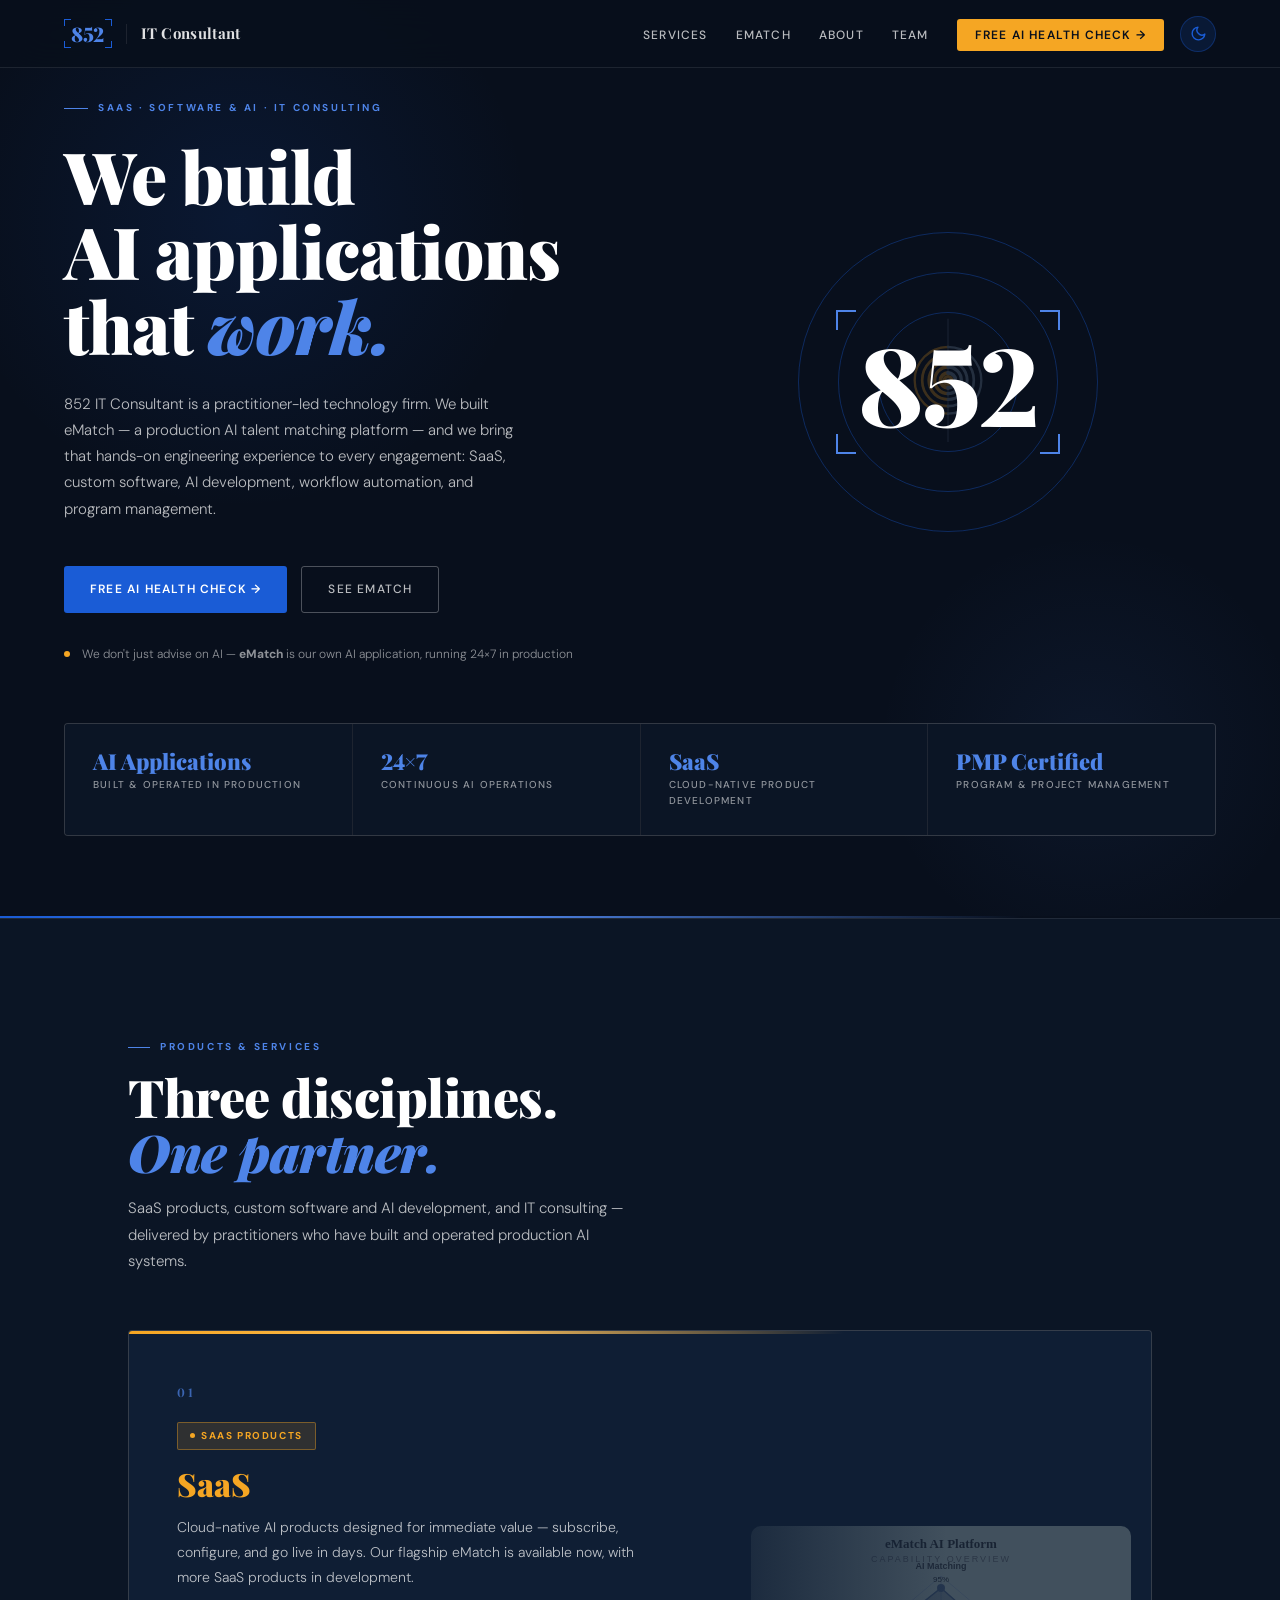
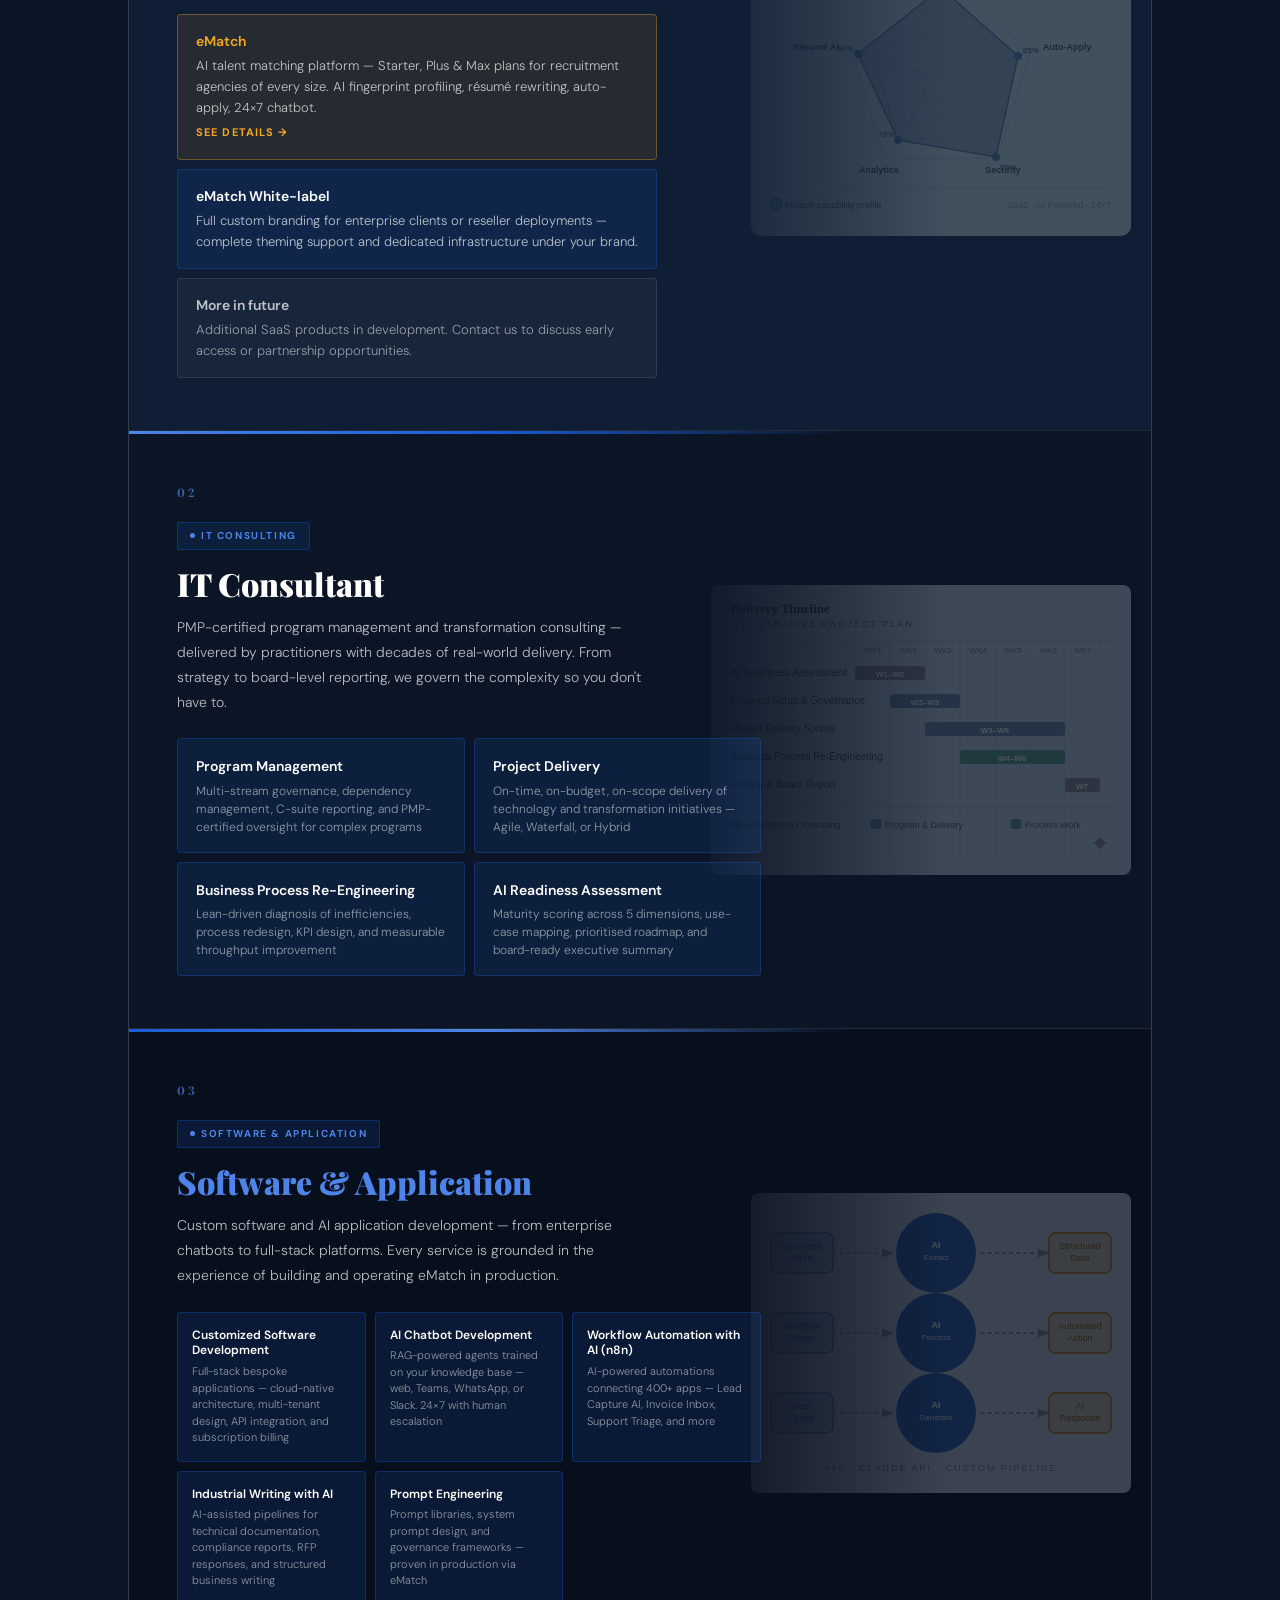
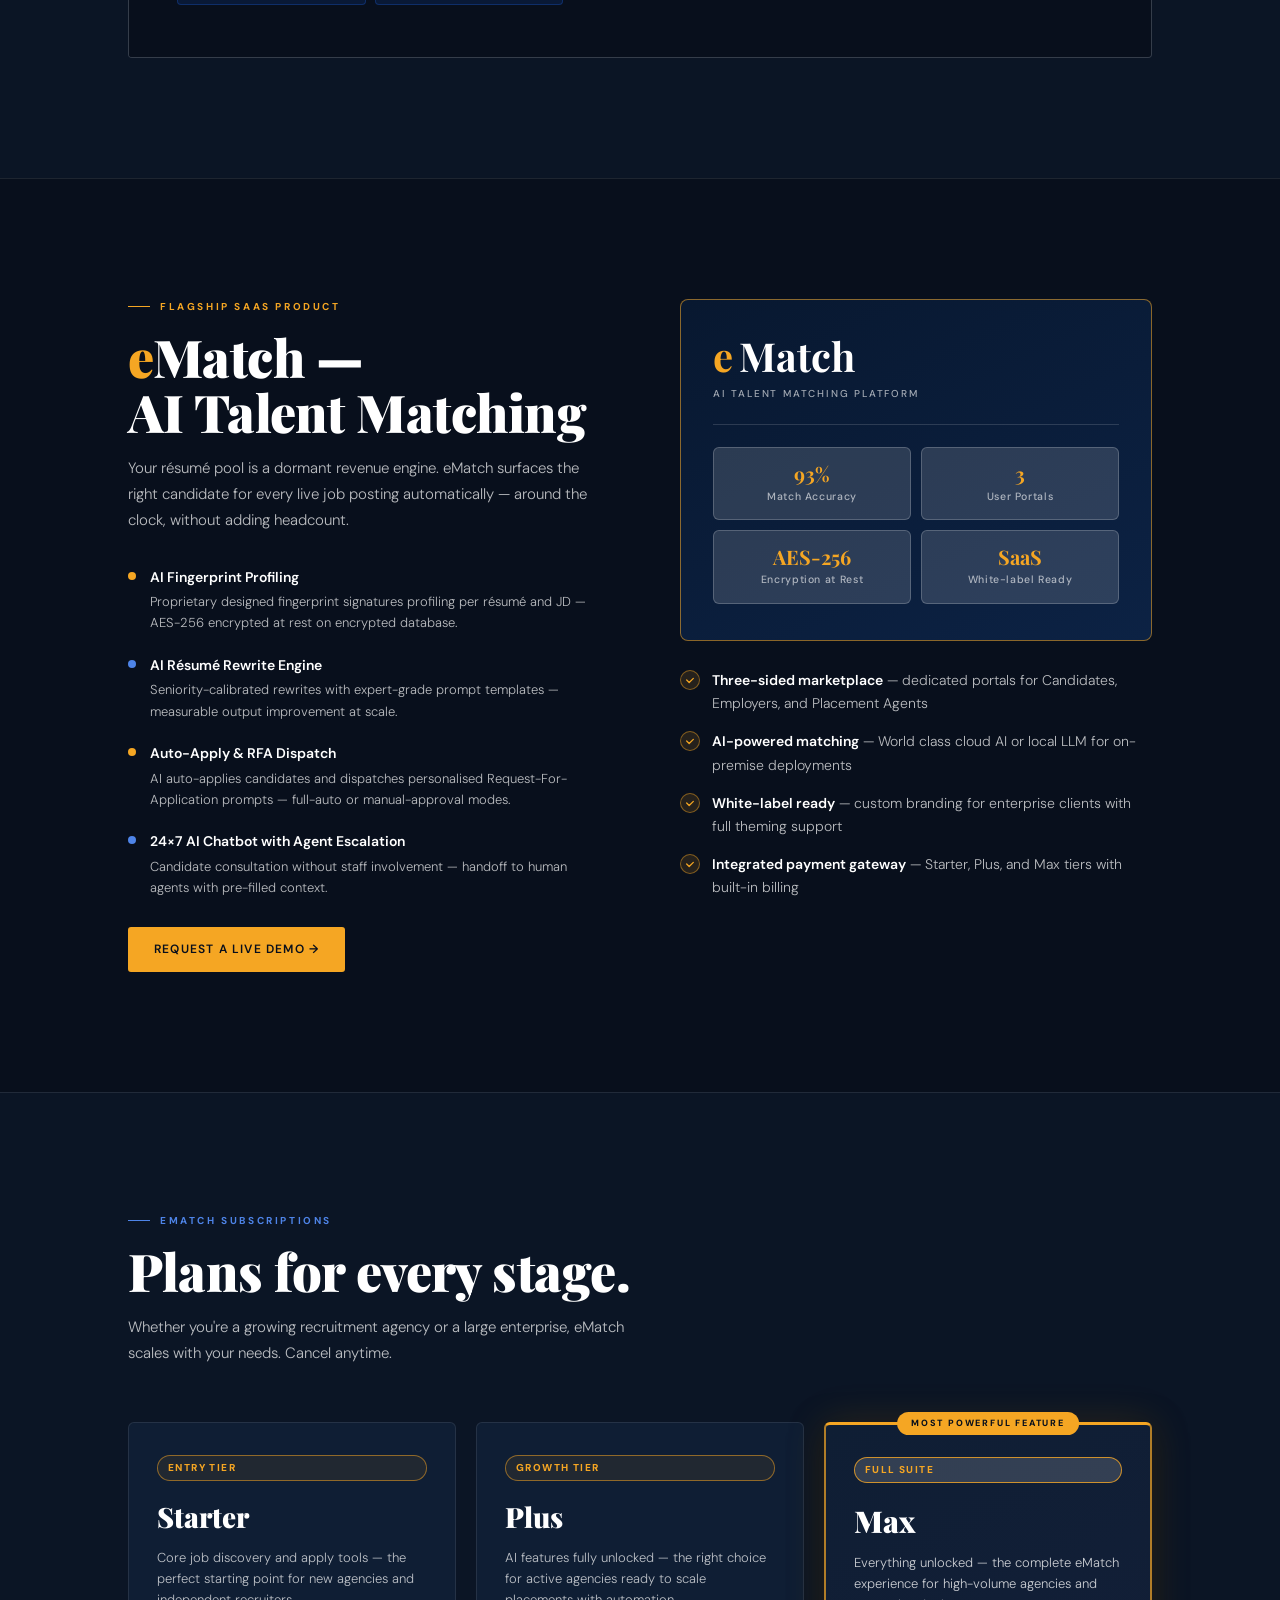
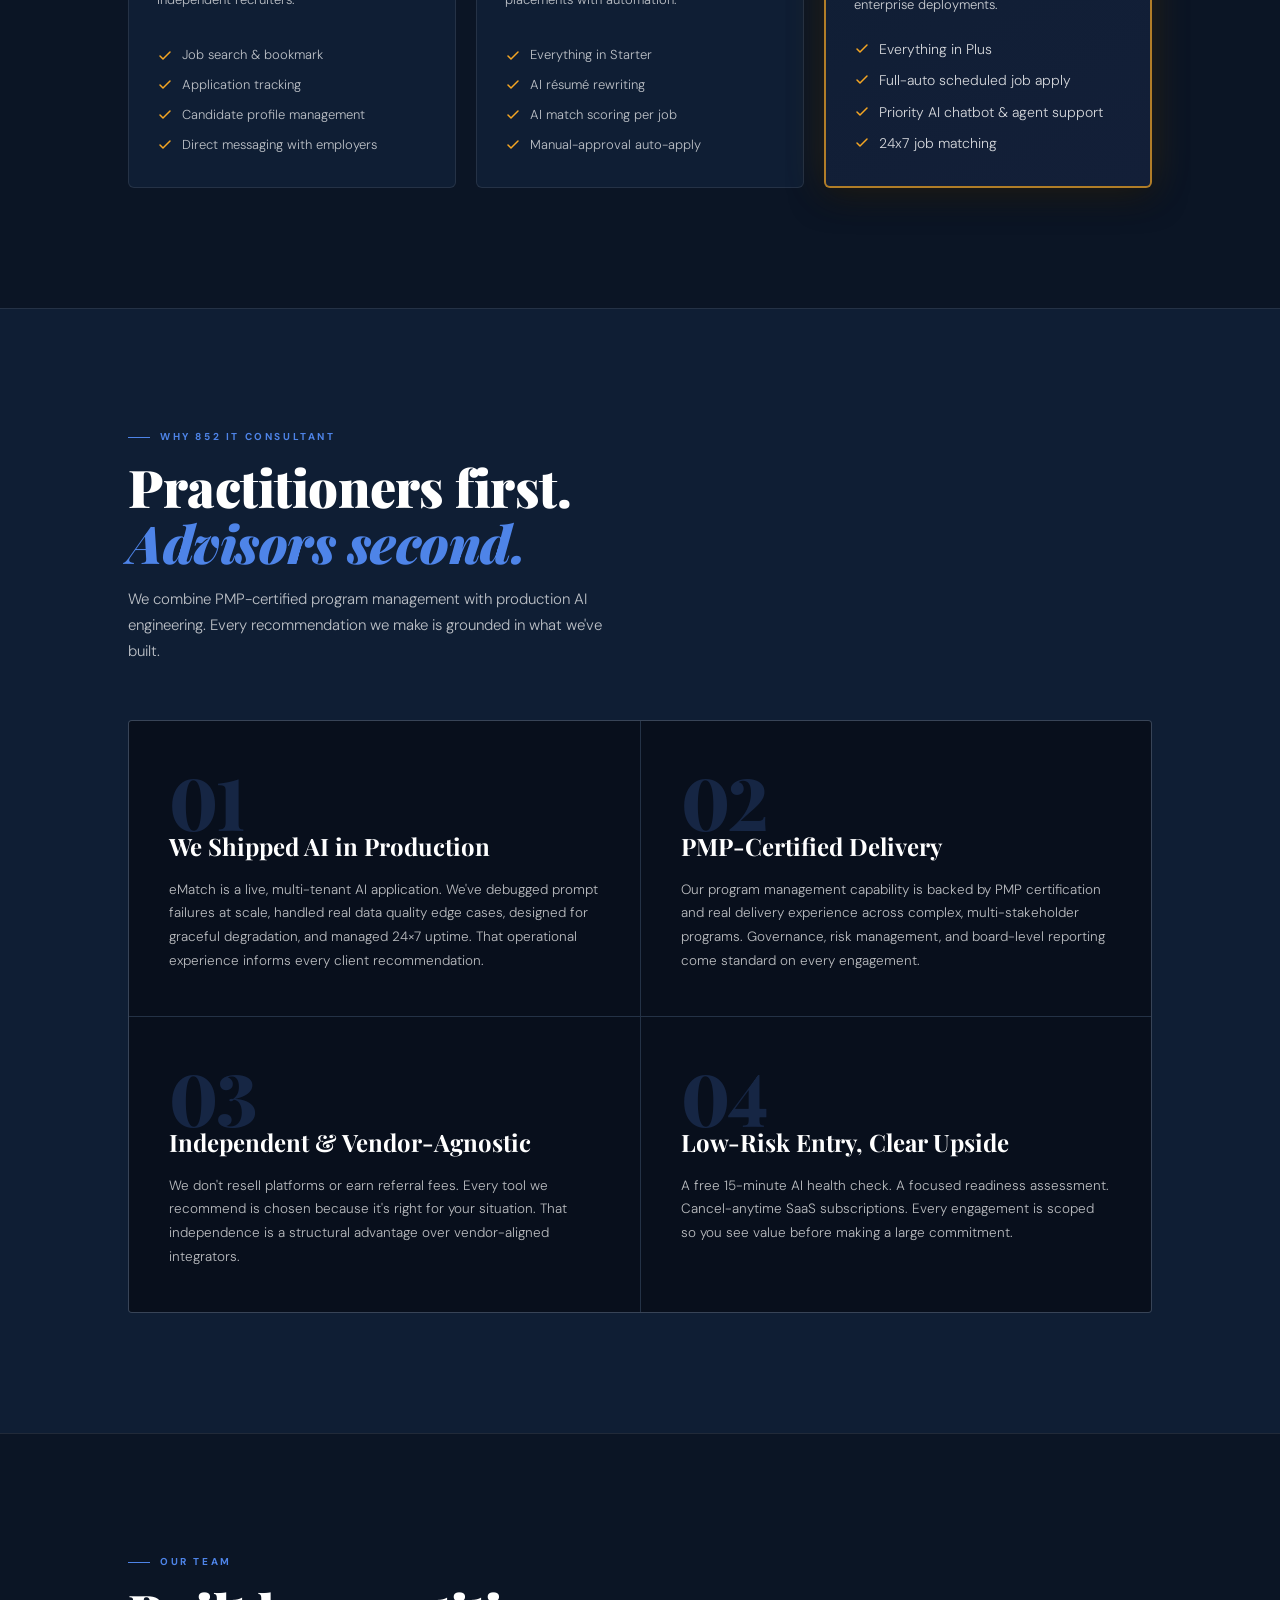
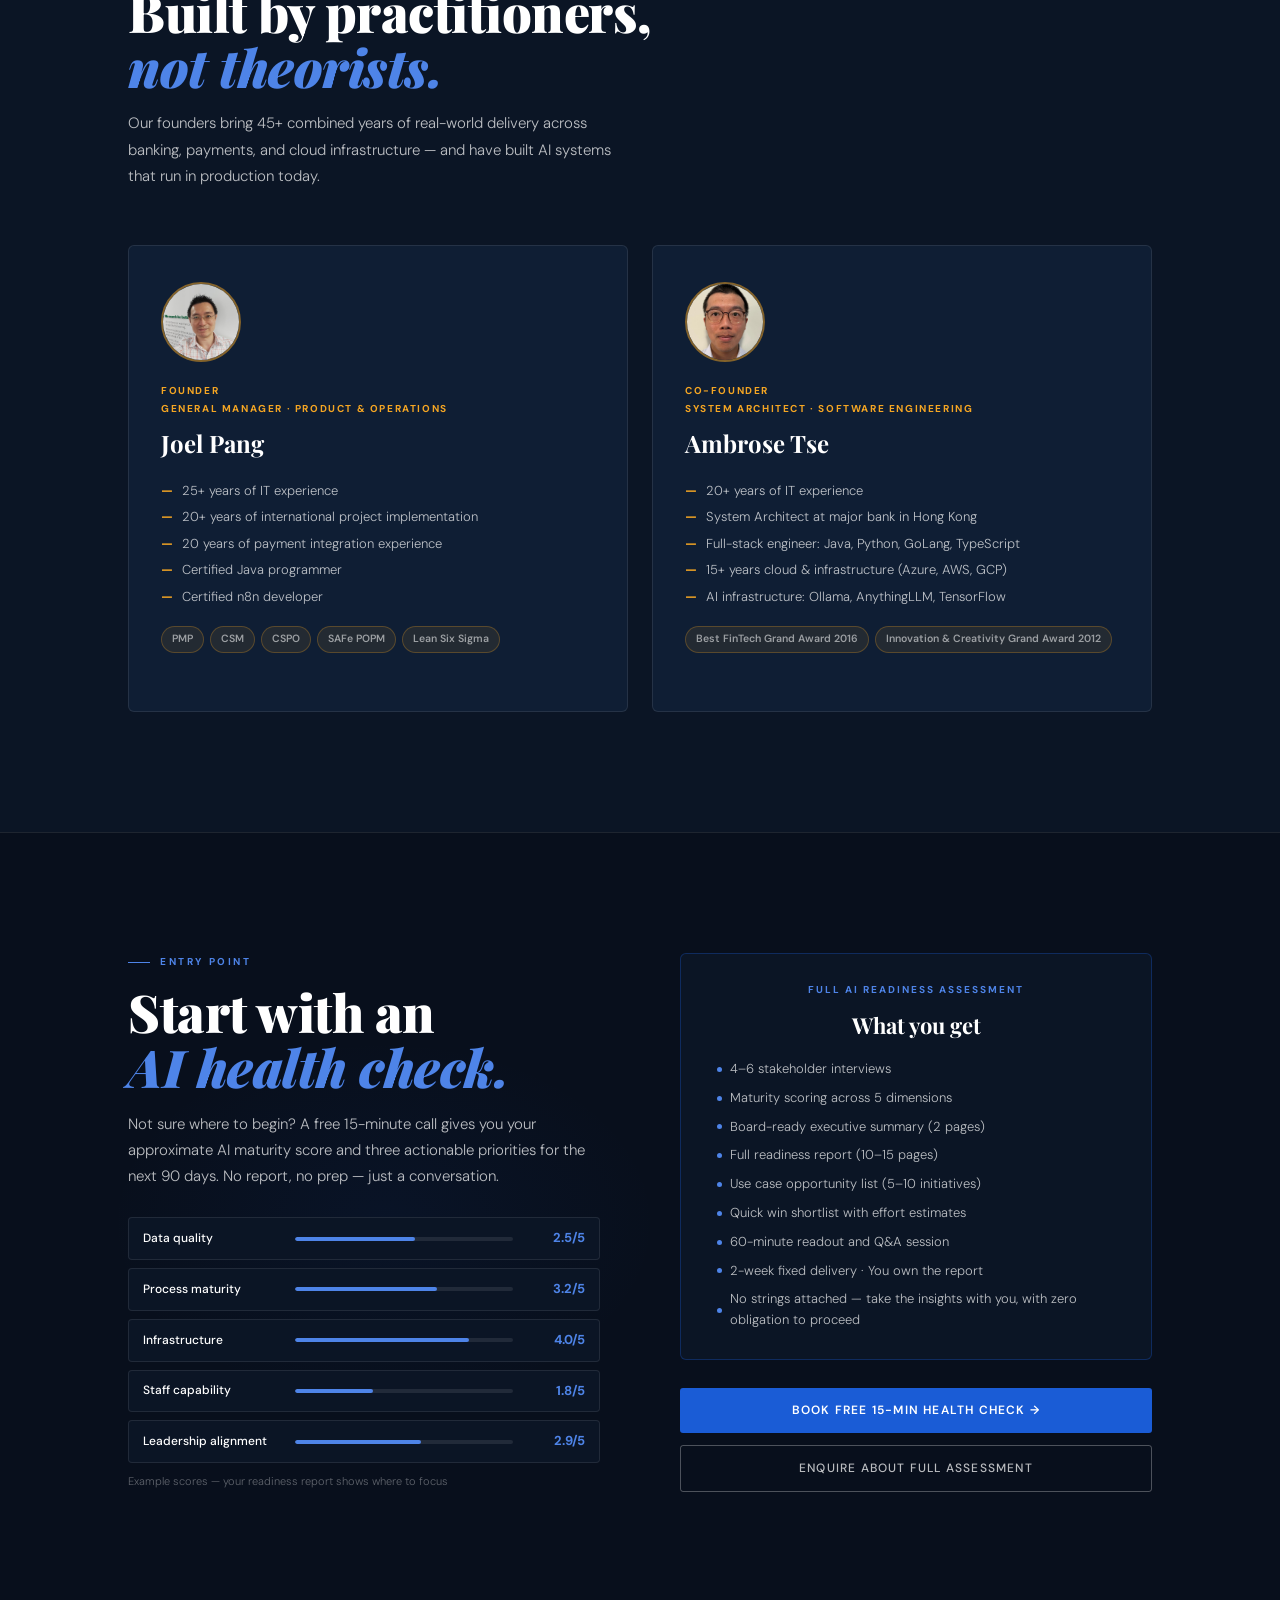
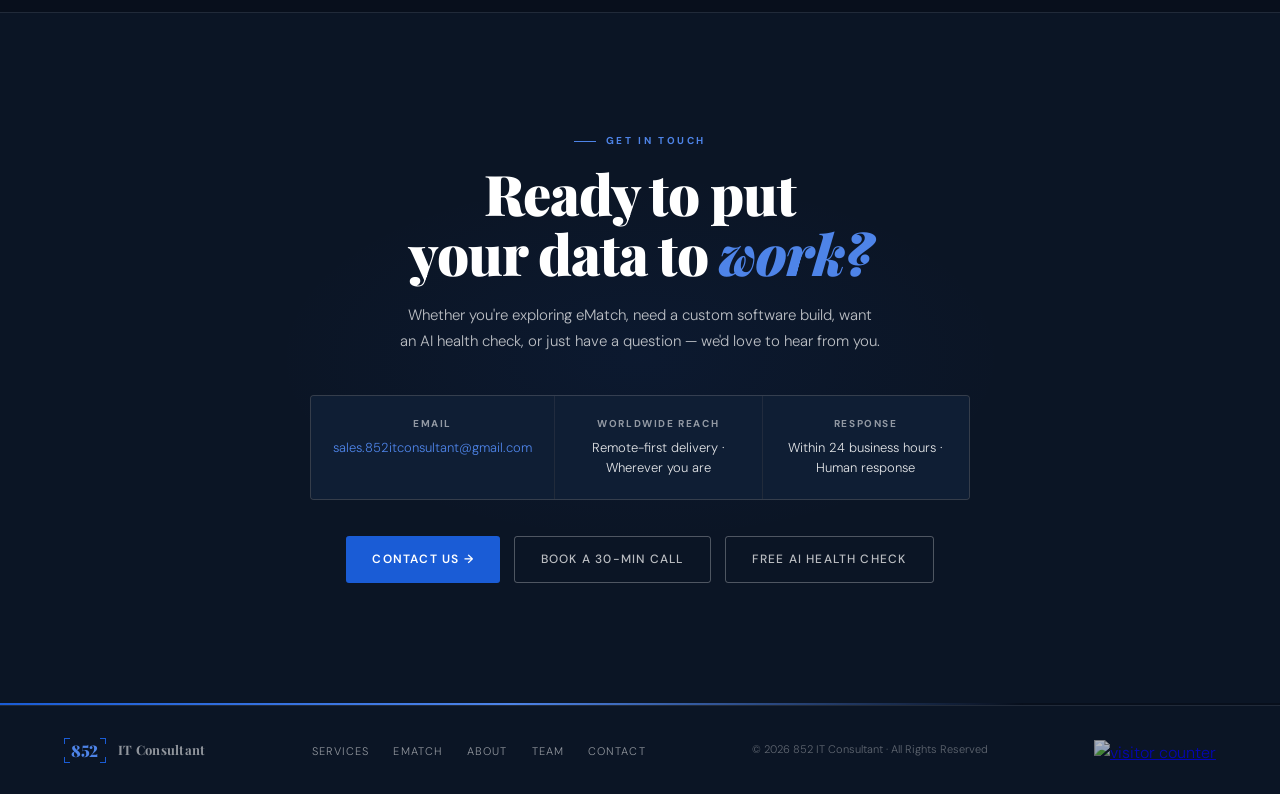
==== index.html @ 3216752e "base version" ====
<!DOCTYPE html>
<html lang="en" data-theme="dark">
<head>
<meta charset="UTF-8">
<meta name="viewport" content="width=device-width, initial-scale=1.0">
<title>852 IT Consultant · SaaS · Software · AI · Program Management</title>
<link href="https://fonts.googleapis.com/css2?family=Playfair+Display:ital,wght@0,700;0,900;1,700;1,900&family=DM+Sans:wght@300;400;500;600&display=swap" rel="stylesheet">
<style>
:root{
  --blue:#1A5CD6; --blue-lt:#4E84E8; --blue-dk:#0D3D97;
  --amber:#F5A623; --amber2:#E09210; --amber-lt:#FBBF5A;
  --teal:#1D9E75; --speed:0.25s;
}
[data-theme="dark"]{
  --bg:#080F1C; --bg2:#0B1525; --bg3:#0F1E34;
  --fg:#FFFFFF; --fg2:rgba(255,255,255,0.88); --fg3:rgba(255,255,255,0.72);
  --fg4:rgba(255,255,255,0.55); --fg5:rgba(255,255,255,0.35);
  --card:rgba(255,255,255,0.04); --border:rgba(255,255,255,0.09);
  --border2:rgba(26,92,214,0.32); --blue-gl:rgba(26,92,214,0.14);
  --nav-bg:rgba(8,15,28,0.94); --shadow:none;
  --grid:rgba(255,255,255,0.018);
  --rule-bg:linear-gradient(90deg,var(--blue) 0%,var(--blue-lt) 40%,transparent 80%);
  --bar-bg:rgba(255,255,255,0.09);
  --amber-text:var(--amber); --amber-eyebrow:var(--amber);
  --em-bg:#080F1C; --em-title:#FFFFFF; --em-sub:rgba(255,255,255,0.72);
}
[data-theme="light"]{
  --bg:#F5F7FC; --bg2:#EAEFF8; --bg3:#DFE6F4;
  --fg:#0A1628; --fg2:rgba(10,22,40,0.95); --fg3:rgba(10,22,40,0.82);
  --fg4:rgba(10,22,40,0.68); --fg5:rgba(10,22,40,0.52);
  --card:rgba(255,255,255,0.8); --border:rgba(10,22,40,0.12);
  --border2:rgba(26,92,214,0.2); --blue-gl:rgba(26,92,214,0.08);
  --nav-bg:rgba(245,247,252,0.96); --shadow:0 1px 24px rgba(10,22,40,0.1);
  --grid:rgba(10,22,40,0.024);
  --rule-bg:linear-gradient(90deg,var(--blue) 0%,var(--blue-lt) 40%,transparent 80%);
  --bar-bg:rgba(10,22,40,0.09);
  --amber-text:var(--amber); --amber-eyebrow:var(--amber);
  --em-bg:#EAEFF8; --em-title:#0A1628; --em-sub:rgba(10,22,40,0.72);
}
*,*::before,*::after{margin:0;padding:0;box-sizing:border-box;}
html{scroll-behavior:smooth;}
body{background:var(--bg);color:var(--fg);font-family:'DM Sans',Arial,sans-serif;font-weight:300;line-height:1.6;overflow-x:hidden;transition:background var(--speed),color var(--speed);}
body::before{content:'';position:fixed;inset:0;background-image:linear-gradient(var(--grid) 1px,transparent 1px),linear-gradient(90deg,var(--grid) 1px,transparent 1px);background-size:80px 80px;pointer-events:none;z-index:0;}
/* THEME TOGGLE */
.theme-toggle{width:36px;height:36px;border-radius:50%;background:var(--blue-gl);border:1px solid var(--border2);cursor:pointer;display:flex;align-items:center;justify-content:center;transition:background var(--speed);flex-shrink:0;}
.theme-toggle:hover{background:rgba(26,92,214,0.22);}
.theme-toggle svg{width:17px;height:17px;}
.icon-sun{display:none;}.icon-moon{display:block;}
[data-theme="light"] .icon-sun{display:block;}[data-theme="light"] .icon-moon{display:none;}
/* NAV */
nav{position:fixed;top:0;left:0;right:0;z-index:100;height:68px;display:flex;align-items:center;justify-content:space-between;padding:0 64px;background:var(--nav-bg);backdrop-filter:blur(20px);border-bottom:1px solid var(--border);box-shadow:var(--shadow);transition:background var(--speed),box-shadow var(--speed);}
.nav-logo{display:flex;align-items:center;gap:14px;text-decoration:none;}
.nav-mark{position:relative;display:inline-flex;align-items:center;justify-content:center;padding:5px 8px 4px 7px;flex-shrink:0;}
.nav-mark::before,.nav-mark::after,.nav-mark .c-tr,.nav-mark .c-bl{content:'';position:absolute;width:7px;height:7px;border-color:var(--blue);border-style:solid;}
.nav-mark::before{top:0;left:0;border-width:1.5px 0 0 1.5px;}
.nav-mark::after{bottom:0;right:0;border-width:0 1.5px 1.5px 0;}
.nav-mark .c-tr{top:0;right:0;border-width:1.5px 1.5px 0 0;}
.nav-mark .c-bl{bottom:0;left:0;border-width:0 0 1.5px 1.5px;}
.nav-852{font-family:'Playfair Display',Georgia,serif;font-weight:900;font-size:20px;color:var(--blue-lt);line-height:1;letter-spacing:-0.5px;font-variant-numeric:lining-nums tabular-nums;transition:color var(--speed);}
.nav-divider{width:1px;height:20px;background:var(--border);}
.nav-name{font-family:'Playfair Display',Georgia,serif;font-weight:700;font-size:15px;letter-spacing:0.02em;color:var(--fg2);line-height:1;transition:color var(--speed);}
.nav-right{display:flex;align-items:center;gap:16px;}
.nav-links{display:flex;align-items:center;gap:28px;list-style:none;}
.nav-links a{font-size:12px;font-weight:500;letter-spacing:0.1em;text-transform:uppercase;color:var(--fg3);text-decoration:none;transition:color var(--speed);white-space:nowrap;}
.nav-links a:hover{color:var(--fg);}
.nav-cta{background:var(--amber)!important;color:#080F1C!important;padding:8px 18px;border-radius:3px;font-weight:600!important;white-space:nowrap;}
.nav-cta:hover{background:var(--amber-lt)!important;}
/* SHARED */
section{position:relative;z-index:1;transition:background var(--speed);}
.container{max-width:1200px;margin:0 auto;padding:0 64px;}
.section-pad{padding:120px 64px;}
.section-eyebrow{font-size:10px;font-weight:700;letter-spacing:0.26em;text-transform:uppercase;color:var(--blue-lt);margin-bottom:14px;display:flex;align-items:center;gap:10px;transition:color var(--speed);}
.section-eyebrow::before{content:'';display:block;width:22px;height:1px;background:var(--blue-lt);transition:background var(--speed);}
.section-eyebrow.amber-eye{color:var(--amber-eyebrow);}
.section-eyebrow.amber-eye::before{background:var(--amber-eyebrow);}
.section-title{font-family:'Playfair Display',Georgia,serif;font-size:52px;font-weight:900;line-height:1.06;letter-spacing:-0.5px;margin-bottom:16px;color:var(--fg);transition:color var(--speed);}
.section-title em{font-style:italic;color:var(--blue-lt);}
.section-title .amber{color:var(--amber-text);}
.section-sub{font-size:15px;font-weight:300;color:var(--fg3);line-height:1.75;max-width:500px;margin-bottom:56px;transition:color var(--speed);}
.rule{height:2px;background:var(--rule-bg);position:relative;z-index:1;}
.btn-primary{background:var(--blue);color:#fff;font-size:12px;font-weight:600;letter-spacing:0.1em;text-transform:uppercase;text-decoration:none;padding:13px 26px;border-radius:3px;transition:background 0.2s,transform 0.15s;display:inline-flex;align-items:center;gap:8px;}
.btn-primary:hover{background:var(--blue-lt);transform:translateY(-1px);}
.btn-ghost{color:var(--fg3);font-size:12px;font-weight:500;letter-spacing:0.1em;text-transform:uppercase;text-decoration:none;padding:13px 26px;border:1.5px solid rgba(255,255,255,0.28);border-radius:3px;transition:border-color 0.2s,color 0.2s;display:inline-flex;align-items:center;gap:8px;}
[data-theme="light"] .btn-ghost{border-color:rgba(10,22,40,0.32);}
.btn-ghost:hover{border-color:var(--blue-lt);color:var(--fg);}
.btn-amber{background:var(--amber);color:#080F1C;font-size:12px;font-weight:600;letter-spacing:0.1em;text-transform:uppercase;text-decoration:none;padding:13px 26px;border-radius:3px;transition:background 0.2s;display:inline-flex;align-items:center;gap:8px;}
.btn-amber:hover{background:var(--amber2);}
/* HERO */
.hero{position:relative;min-height:100vh;display:flex;align-items:center;padding:100px 64px 80px;overflow:hidden;transition:background var(--speed);}
.hero-glow{position:absolute;top:-120px;left:-100px;width:680px;height:680px;background:radial-gradient(ellipse,rgba(26,92,214,0.12) 0%,transparent 60%);pointer-events:none;z-index:0;}
.hero-glow-r{position:absolute;bottom:-80px;right:-60px;width:500px;height:500px;background:radial-gradient(ellipse,rgba(78,132,232,0.07) 0%,transparent 60%);pointer-events:none;z-index:0;}
[data-theme="light"] .hero-glow{background:radial-gradient(ellipse,rgba(26,92,214,0.07) 0%,transparent 60%);}
.hero-inner{position:relative;z-index:1;max-width:1200px;margin:0 auto;width:100%;display:grid;grid-template-columns:1fr 1fr;gap:80px;align-items:center;}
.hero-eyebrow{font-size:10px;font-weight:700;letter-spacing:0.26em;text-transform:uppercase;color:var(--blue-lt);margin-bottom:22px;display:flex;align-items:center;gap:10px;}
.hero-eyebrow::before{content:'';display:block;width:24px;height:1px;background:var(--blue-lt);}
.hero-headline{font-family:'Playfair Display',Georgia,serif;font-size:72px;font-weight:900;line-height:1.04;letter-spacing:-1px;margin-bottom:28px;color:var(--fg);transition:color var(--speed);}
.hero-headline em{font-style:italic;color:var(--blue-lt);}
.hero-body{font-size:15px;font-weight:300;line-height:1.75;color:var(--fg3);max-width:460px;margin-bottom:44px;transition:color var(--speed);}
.hero-actions{display:flex;gap:14px;flex-wrap:wrap;margin-bottom:32px;}
.hero-proof{display:flex;align-items:center;gap:12px;margin-top:4px;}
.hero-proof-dot{width:6px;height:6px;border-radius:50%;background:var(--amber);flex-shrink:0;animation:blink 2s ease-in-out infinite;}
.hero-proof-text{font-size:12px;color:var(--fg4);line-height:1.5;}
@keyframes blink{0%,100%{opacity:1;}50%{opacity:0.3;}}
.hero-visual{display:flex;justify-content:center;align-items:center;}
.hero-mark-wrap{position:relative;width:300px;height:300px;display:flex;align-items:center;justify-content:center;}
/* Rings — uniform, slightly darker than original v10 */
.hero-ring{position:absolute;border-radius:50%;border:1.5px solid rgba(26,92,214,0.36);}
.hero-ring:nth-child(1){width:300px;height:300px;}
.hero-ring:nth-child(2){width:220px;height:220px;}
.hero-ring:nth-child(3){width:140px;height:140px;}
/* 4-corner bracket */
.hero-bracket{position:relative;padding:18px 22px;}
.hb-tl,.hb-tr,.hb-bl,.hb-br{position:absolute;width:20px;height:20px;border-color:var(--blue-lt);border-style:solid;}
.hb-tl{top:0;left:0;border-width:2.5px 0 0 2.5px;}
.hb-tr{top:0;right:0;border-width:2.5px 2.5px 0 0;}
.hb-bl{bottom:0;left:0;border-width:0 0 2.5px 2.5px;}
.hb-br{bottom:0;right:0;border-width:0 2.5px 2.5px 0;}
.hero-numeral{font-family:'Playfair Display',Georgia,serif;font-weight:900;font-size:108px;line-height:1;letter-spacing:-2px;color:var(--fg);font-variant-numeric:lining-nums tabular-nums;animation:num-glow 4s ease-in-out infinite;transition:color var(--speed);}
@keyframes num-glow{0%,100%{color:var(--fg);}50%{color:var(--blue-lt);}}
.hero-stats{position:relative;z-index:1;max-width:1200px;margin:60px auto 0;display:grid;grid-template-columns:repeat(4,1fr);gap:1px;background:var(--border);border:1px solid var(--border);border-radius:4px;overflow:hidden;}
.stat-cell{background:var(--bg2);padding:26px 28px;transition:background 0.2s,transform 0.15s;cursor:default;}
.stat-cell:hover{background:var(--bg3);transform:translateY(-2px);}
.stat-val{font-family:'Playfair Display',Georgia,serif;font-size:22px;font-weight:900;color:var(--blue-lt);line-height:1;margin-bottom:5px;font-variant-numeric:lining-nums tabular-nums;}
.stat-lbl{font-size:10px;font-weight:500;letter-spacing:0.12em;text-transform:uppercase;color:var(--fg4);}
/* SERVICES */
.services-stack{display:flex;flex-direction:column;gap:1px;background:var(--border);border:1px solid var(--border);border-radius:4px;overflow:hidden;}
.svc-full{position:relative;overflow:hidden;display:block;min-height:360px;}
.svc-full.amber-card{background:var(--bg3);}
.svc-full.blue-card{background:var(--bg);}
.svc-full.neutral-card{background:var(--bg2);}
.svc-full::before{content:'';position:absolute;top:0;left:0;right:0;height:3px;z-index:3;}
.svc-full.amber-card::before{background:linear-gradient(90deg,var(--amber),var(--amber-lt),transparent 70%);}
.svc-full.blue-card::before{background:linear-gradient(90deg,var(--blue),var(--blue-lt),transparent 70%);}
.svc-full.neutral-card::before{background:linear-gradient(90deg,var(--blue-lt),var(--blue),transparent 70%);}
/* Background art — light grey SVGs, very transparent */
.svc-bg-art{position:absolute;right:0;top:0;height:100%;width:55%;display:flex;align-items:center;justify-content:flex-end;opacity:0.27;z-index:0;pointer-events:none;padding-right:20px;}
.svc-fade{position:absolute;top:0;left:0;right:0;bottom:0;z-index:1;pointer-events:none;}
.svc-full.amber-card .svc-fade{background:linear-gradient(to right,#0F1E34 40%,rgba(15,30,52,0.85) 58%,transparent 80%);}
[data-theme="light"] .svc-full.amber-card .svc-fade{background:linear-gradient(to right,#DFE6F4 40%,rgba(223,230,244,0.85) 58%,transparent 80%);}
.svc-full.neutral-card .svc-fade{background:linear-gradient(to right,#0B1525 40%,rgba(11,21,37,0.85) 58%,transparent 80%);}
[data-theme="light"] .svc-full.neutral-card .svc-fade{background:linear-gradient(to right,#EAEFF8 40%,rgba(234,239,248,0.85) 58%,transparent 80%);}
.svc-full.blue-card .svc-fade{background:linear-gradient(to right,#080F1C 40%,rgba(8,15,28,0.85) 58%,transparent 80%);}
[data-theme="light"] .svc-full.blue-card .svc-fade{background:linear-gradient(to right,#F5F7FC 40%,rgba(245,247,252,0.85) 58%,transparent 80%);}
.svc-content{position:relative;z-index:2;padding:52px 48px;max-width:680px;}
.svc-num-label{font-family:'Playfair Display',Georgia,serif;font-size:12px;font-weight:700;letter-spacing:0.22em;color:var(--blue-lt);opacity:0.7;margin-bottom:18px;font-variant-numeric:lining-nums tabular-nums;}
.svc-cat-badge{display:inline-flex;align-items:center;gap:6px;font-size:10px;font-weight:700;letter-spacing:0.16em;text-transform:uppercase;padding:5px 12px;border-radius:2px;margin-bottom:16px;}
.svc-cat-badge.amber-b{color:var(--amber-text);background:rgba(245,166,35,0.14);border:1px solid rgba(245,166,35,0.38);}
.svc-cat-badge.blue-b{color:var(--blue-lt);background:var(--blue-gl);border:1px solid var(--border2);}
.svc-cat-badge .badge-dot{width:5px;height:5px;border-radius:50%;animation:blink 2s ease-in-out infinite;flex-shrink:0;}
.svc-cat-name{font-family:'Playfair Display',Georgia,serif;font-size:32px;font-weight:900;line-height:1.1;margin-bottom:14px;}
.svc-cat-name.amber-n{color:var(--amber-text);}
.svc-cat-name.blue-n{color:var(--blue-lt);}
.svc-cat-name.white-n{color:var(--fg);}
.svc-cat-desc{font-size:14px;font-weight:300;color:var(--fg3);line-height:1.78;margin-bottom:24px;max-width:480px;transition:color var(--speed);}
.saas-products{display:flex;flex-direction:column;gap:9px;max-width:480px;}
.saas-prod-card{border-radius:4px;padding:15px 18px;transition:background 0.2s,border-color 0.2s,transform 0.15s;cursor:default;}
.saas-prod-card:hover{transform:translateX(4px);}
.saas-prod-card.amber-pc{background:rgba(245,166,35,0.1);border:1px solid rgba(245,166,35,0.35);}
.saas-prod-card.amber-pc:hover{background:rgba(245,166,35,0.18);border-color:rgba(245,166,35,0.6);}
.saas-prod-card.blue-pc{background:var(--blue-gl);border:1px solid var(--border2);}
.saas-prod-card.blue-pc:hover{background:rgba(26,92,214,0.22);border-color:rgba(78,132,232,0.5);}
.saas-prod-card.dim-pc{background:var(--card);border:1px solid var(--border);}
.saas-prod-card.dim-pc:hover{background:rgba(255,255,255,0.07);}
.saas-prod-name{font-size:14px;font-weight:600;margin-bottom:4px;}
.saas-prod-desc{font-size:13px;color:var(--fg3);line-height:1.6;transition:color var(--speed);}
.saas-prod-link{font-size:10px;letter-spacing:0.1em;text-transform:uppercase;text-decoration:none;display:inline-block;margin-top:6px;}
.saas-prod-link:hover{opacity:0.75;}
.itc-grid{display:grid;grid-template-columns:1fr 1fr;gap:9px;max-width:640px;}
.itc-item{background:var(--blue-gl);border:1px solid var(--border2);border-radius:4px;padding:16px 18px;transition:background 0.2s,border-color 0.2s,transform 0.15s;cursor:default;}
.itc-item:hover{background:rgba(26,92,214,0.22);border-color:rgba(78,132,232,0.5);transform:translateY(-2px);box-shadow:0 4px 16px rgba(0,0,0,0.2);}
.itc-item-name{font-size:14px;font-weight:600;color:var(--fg);margin-bottom:4px;transition:color var(--speed);}
.itc-item-desc{font-size:12px;color:var(--fg4);line-height:1.5;transition:color var(--speed);}
.sw-sub-grid{display:grid;grid-template-columns:repeat(3,1fr);gap:9px;max-width:640px;}
.sw-sub{background:var(--blue-gl);border:1px solid var(--border2);border-radius:4px;padding:15px 14px;transition:background 0.2s,border-color 0.2s,transform 0.15s;cursor:default;}
.sw-sub:hover{background:rgba(26,92,214,0.24);border-color:rgba(78,132,232,0.5);transform:translateY(-2px);box-shadow:0 4px 16px rgba(0,0,0,0.2);}
.sw-sub-name{font-size:12px;font-weight:600;color:var(--fg);margin-bottom:4px;line-height:1.3;transition:color var(--speed);}
.sw-sub-desc{font-size:11px;color:var(--fg4);line-height:1.5;transition:color var(--speed);}
/* EMATCH */
#ematch{background:var(--em-bg);transition:background var(--speed);}
.ematch-grid{display:grid;grid-template-columns:1fr 1fr;gap:80px;align-items:start;}
.ematch-point{display:flex;gap:14px;align-items:flex-start;margin-bottom:20px;}
.ematch-point-dot{width:8px;height:8px;border-radius:50%;margin-top:6px;flex-shrink:0;}
.ematch-point-title{font-size:14px;font-weight:600;color:var(--fg);margin-bottom:3px;transition:color var(--speed);}
.ematch-point-desc{font-size:13px;color:var(--fg3);line-height:1.65;transition:color var(--speed);}
.em-product-card{background:linear-gradient(155deg,#1248B4 0%,#1C5AC8 100%);border:1px solid rgba(245,166,35,0.55);border-radius:8px;padding:36px 32px;}
[data-theme="dark"] .em-product-card{background:linear-gradient(155deg,#081830 0%,#0C2244 100%);}
.em-wordmark-sub{font-size:10px;color:rgba(255,255,255,0.62);letter-spacing:0.18em;text-transform:uppercase;margin-bottom:22px;font-weight:500;}
.em-divider{border:none;border-top:1px solid rgba(255,255,255,0.14);margin-bottom:22px;}
.em-stat-grid{display:grid;grid-template-columns:1fr 1fr;gap:10px;}
.em-stat-box{background:rgba(255,255,255,0.14);border:1px solid rgba(255,255,255,0.2);border-radius:6px;padding:14px 12px;text-align:center;transition:background 0.2s,border-color 0.2s;cursor:default;}
.em-stat-box:hover{background:rgba(245,166,35,0.14);border-color:rgba(245,166,35,0.4);}
.em-stat-box strong{display:block;font-family:'Playfair Display',Georgia,serif;font-size:20px;font-weight:700;color:var(--amber);line-height:1.2;}
.em-stat-box span{font-size:10.5px;color:rgba(255,255,255,0.62);letter-spacing:0.06em;margin-top:3px;display:block;font-weight:500;}
.em-features{list-style:none;display:flex;flex-direction:column;gap:15px;margin-top:28px;}
.em-features li{display:flex;align-items:flex-start;gap:12px;font-size:14px;color:var(--fg3);line-height:1.65;transition:color var(--speed);}
.em-check{flex-shrink:0;width:20px;height:20px;margin-top:1px;background:rgba(245,166,35,0.12);border:1.5px solid rgba(245,166,35,0.45);border-radius:50%;display:flex;align-items:center;justify-content:center;}
.em-check svg{width:10px;height:10px;}
.em-features li strong{color:var(--fg);font-weight:600;}
.em-cta-link{display:inline-flex;align-items:center;gap:8px;color:var(--amber);text-decoration:none;font-weight:600;font-size:15px;margin-top:28px;transition:gap 0.2s;}
.em-cta-link:hover{gap:14px;}
/* TIERS */
.tiers-grid{display:grid;grid-template-columns:repeat(3,1fr);gap:20px;align-items:stretch;margin-top:22px;}
.tier-card{
  background:var(--bg3);border:1px solid var(--border);border-radius:6px;
  padding:32px 28px;position:relative;display:flex;flex-direction:column;
  transition:transform 0.22s,border-color 0.22s,box-shadow 0.22s,background var(--speed);
  cursor:default;
}
.tier-card:hover{transform:translateY(-5px);border-color:rgba(78,132,232,0.45);box-shadow:0 8px 28px rgba(0,0,0,0.25);}
/* Featured = Max/Full Suite (rightmost card) */
.tier-card.tier-featured{
  background:linear-gradient(155deg,#0E44A8 0%,#1855CC 100%);
  border:2px solid rgba(245,166,35,0.70);
  border-top:3px solid var(--amber);
  box-shadow:0 0 40px rgba(245,166,35,0.18),0 8px 32px rgba(14,68,168,0.5);
  padding-top:32px;
}
[data-theme="light"] .tier-card.tier-featured{background:linear-gradient(155deg,#1248B4 0%,#1C5AC8 100%);}
[data-theme="dark"] .tier-card.tier-featured{background:linear-gradient(155deg,#0F1E34 0%,#131F38 100%);box-shadow:0 0 40px rgba(245,166,35,0.15),0 8px 32px rgba(0,0,0,0.55);}
.tier-card.tier-featured:hover{transform:translateY(-5px);border-color:rgba(245,166,35,0.9);box-shadow:0 0 52px rgba(245,166,35,0.2),0 12px 36px rgba(0,0,0,0.4);}
.tier-powerful-badge{
  position:absolute;top:-13px;left:50%;transform:translateX(-50%);
  background:var(--amber);color:#080F1C;
  font-size:9px;font-weight:800;letter-spacing:0.2em;text-transform:uppercase;
  padding:4px 14px;border-radius:100px;white-space:nowrap;
}
.tier-pill-label{display:inline-block;background:rgba(245,166,35,0.08);color:var(--amber);border:1px solid rgba(245,166,35,0.52);font-size:10px;font-weight:800;letter-spacing:0.14em;text-transform:uppercase;padding:4px 10px;border-radius:100px;margin-bottom:14px;}
.tier-card.tier-featured .tier-pill-label{background:rgba(255,255,255,0.15);border-color:rgba(245,166,35,0.80);color:#F5A623;}
.tier-name{font-family:'Playfair Display',Georgia,serif;font-size:28px;font-weight:900;color:var(--fg);margin-bottom:8px;transition:color var(--speed);}
.tier-card.tier-featured .tier-name{color:#FFFFFF;font-size:30px;}
.tier-desc{font-size:13px;color:var(--fg3);margin-bottom:22px;line-height:1.6;flex-grow:1;transition:color var(--speed);}
.tier-card.tier-featured .tier-desc{color:rgba(255,255,255,0.78);}
.tier-list{list-style:none;display:flex;flex-direction:column;gap:9px;}
.tier-list li{font-size:13px;color:var(--fg3);display:flex;align-items:center;gap:9px;transition:color var(--speed);}
.tier-card.tier-featured .tier-list li{color:rgba(255,255,255,0.82);font-size:14px;}
.tier-tick{flex-shrink:0;}
/* WHY US */
.why-grid{display:grid;grid-template-columns:1fr 1fr;gap:1px;background:var(--border);border:1px solid var(--border);border-radius:4px;overflow:hidden;}
.why-card{background:var(--bg);padding:44px 40px;transition:background 0.2s;}
.why-card:hover{background:var(--bg3);}
[data-theme="dark"] .why-num{color:rgba(78,132,232,0.2);}
[data-theme="light"] .why-num{color:rgba(26,92,214,0.24);}
.why-num{font-family:'Playfair Display',Georgia,serif;font-size:72px;font-weight:900;line-height:1;margin-bottom:-10px;letter-spacing:-2px;font-variant-numeric:lining-nums tabular-nums;}
.why-title{font-family:'Playfair Display',Georgia,serif;font-size:24px;font-weight:700;color:var(--fg);margin-bottom:12px;transition:color var(--speed);}
.why-desc{font-size:13.5px;color:var(--fg3);line-height:1.75;transition:color var(--speed);}
/* TEAM */
.team-grid{display:grid;grid-template-columns:repeat(2,1fr);gap:24px;}
.team-card{background:var(--bg3);border:1px solid var(--border);border-radius:6px;padding:36px 32px;transition:border-color 0.25s,background var(--speed);}
.team-card:hover{border-color:rgba(245,166,35,0.4);background:var(--bg2);}
.team-avatar{width:80px;height:80px;border-radius:50%;border:2.5px solid rgba(245,166,35,0.5);object-fit:cover;object-position:center top;display:block;margin-bottom:20px;}
.team-role-lbl{font-size:10px;font-weight:700;letter-spacing:0.16em;text-transform:uppercase;color:var(--amber-text);margin-bottom:6px;line-height:1.8;}
.team-role-lbl .role-line2{font-size:10px;font-weight:700;letter-spacing:0.16em;display:block;}
.team-member-name{font-family:'Playfair Display',Georgia,serif;font-size:24px;font-weight:700;color:var(--fg);margin-bottom:18px;transition:color var(--speed);}
.team-creds{list-style:none;display:flex;flex-direction:column;gap:7px;margin-bottom:20px;}
.team-creds li{font-size:13px;color:var(--fg3);display:flex;align-items:flex-start;gap:9px;line-height:1.5;transition:color var(--speed);}
.team-creds li::before{content:'—';color:var(--amber-text);flex-shrink:0;font-weight:700;}
.cert-chips{display:flex;flex-wrap:wrap;gap:6px;margin-bottom:22px;}
.cert-chip{background:rgba(245,166,35,0.09);border:1px solid rgba(245,166,35,0.25);color:var(--fg4);font-size:10.5px;font-weight:600;padding:4px 10px;border-radius:100px;transition:background 0.2s,color 0.2s;cursor:default;}
.cert-chip:hover{background:rgba(245,166,35,0.2);color:var(--amber-text);}
/* ASSESSMENT */
.assessment-glow{position:absolute;top:50%;left:30%;transform:translate(-50%,-50%);width:600px;height:400px;background:radial-gradient(ellipse,rgba(26,92,214,0.06) 0%,transparent 65%);pointer-events:none;}
.assessment-inner{display:grid;grid-template-columns:1fr 1fr;gap:80px;align-items:center;position:relative;z-index:1;}
.assessment-dims{display:grid;grid-template-columns:1fr;gap:8px;margin-top:28px;}
.assessment-dim{display:grid;grid-template-columns:140px 1fr 60px;gap:12px;align-items:center;background:var(--bg2);border:1px solid var(--border);border-radius:4px;padding:10px 14px;transition:background 0.2s,border-color 0.2s;cursor:default;}
.assessment-dim:hover{background:var(--bg3);border-color:var(--border2);}
.dim-name{font-size:12px;font-weight:500;color:var(--fg);transition:color var(--speed);}
.dim-bar-wrap{height:4px;background:var(--bar-bg);border-radius:2px;overflow:hidden;}
.dim-bar{height:100%;border-radius:2px;background:var(--blue-lt);}
.dim-val{font-family:'DM Sans',Arial,sans-serif;font-size:13px;font-weight:700;color:var(--blue-lt);text-align:right;font-variant-numeric:lining-nums tabular-nums;letter-spacing:-0.02em;}
.assessment-right{text-align:center;}
.assessment-box{background:var(--bg2);border:1px solid var(--border2);border-radius:6px;padding:28px 36px;margin-bottom:28px;transition:background var(--speed),border-color var(--speed);}
.a-price-eyebrow{font-size:10px;font-weight:700;letter-spacing:0.2em;text-transform:uppercase;color:var(--blue-lt);margin-bottom:10px;}
.a-headline{font-family:'Playfair Display',Georgia,serif;font-size:22px;font-weight:700;color:var(--fg);margin:10px 0 4px;transition:color var(--speed);}
.a-includes{list-style:none;text-align:left;display:flex;flex-direction:column;gap:8px;margin-top:16px;}
.a-includes li{display:flex;align-items:center;gap:8px;font-size:13px;color:var(--fg3);transition:color var(--speed);}
.a-includes li::before{content:'';width:5px;height:5px;border-radius:50%;background:var(--blue-lt);flex-shrink:0;}
/* CONTACT */
.contact-glow{position:absolute;top:50%;left:50%;transform:translate(-50%,-50%);width:800px;height:400px;background:radial-gradient(ellipse,rgba(26,92,214,0.06) 0%,transparent 65%);pointer-events:none;}
.contact-inner{position:relative;z-index:1;text-align:center;max-width:660px;margin:0 auto;}
.contact-headline{font-family:'Playfair Display',Georgia,serif;font-size:56px;font-weight:900;line-height:1.06;letter-spacing:-1px;margin-bottom:20px;color:var(--fg);transition:color var(--speed);}
.contact-headline em{font-style:italic;color:var(--blue-lt);}
.contact-sub{font-size:15px;color:var(--fg3);line-height:1.75;max-width:480px;margin:0 auto 40px;transition:color var(--speed);}
.contact-grid{display:grid;grid-template-columns:repeat(3,1fr);gap:1px;background:var(--border);border:1px solid var(--border);border-radius:4px;overflow:hidden;margin-bottom:36px;transition:background var(--speed),border-color var(--speed);}
.contact-cell{background:var(--bg3);padding:20px 22px;transition:background 0.2s;cursor:default;}
.contact-cell:hover{background:var(--bg2);}
.contact-lbl{font-size:10px;font-weight:700;letter-spacing:0.16em;text-transform:uppercase;color:var(--fg4);margin-bottom:6px;transition:color var(--speed);}
.contact-val{font-size:13px;color:var(--fg2);transition:color var(--speed);}
.contact-val a{color:var(--blue-lt);text-decoration:none;}
.contact-cta-row{display:flex;gap:14px;justify-content:center;flex-wrap:wrap;}
/* FOOTER */
footer{position:relative;z-index:1;background:var(--bg2);border-top:1px solid var(--border);padding:28px 64px;display:flex;align-items:center;justify-content:space-between;flex-wrap:wrap;gap:16px;transition:background var(--speed),border-color var(--speed);}
.footer-logo{display:flex;align-items:center;gap:12px;}
.footer-mark{position:relative;display:inline-flex;align-items:center;justify-content:center;padding:5px 8px 4px 7px;}
.footer-mark::before,.footer-mark::after,.footer-mark .c-tr,.footer-mark .c-bl{content:'';position:absolute;width:6px;height:6px;border-color:var(--blue);border-style:solid;}
.footer-mark::before{top:0;left:0;border-width:1.5px 0 0 1.5px;}
.footer-mark::after{bottom:0;right:0;border-width:0 1.5px 1.5px 0;}
.footer-mark .c-tr{top:0;right:0;border-width:1.5px 1.5px 0 0;}
.footer-mark .c-bl{bottom:0;left:0;border-width:0 0 1.5px 1.5px;}
.footer-852{font-family:'Playfair Display',Georgia,serif;font-weight:900;font-size:16px;color:var(--blue-lt);line-height:1;letter-spacing:-0.3px;font-variant-numeric:lining-nums tabular-nums;transition:color var(--speed);}
.footer-name{font-family:'Playfair Display',Georgia,serif;font-weight:700;font-size:13px;letter-spacing:0.02em;color:var(--fg4);transition:color var(--speed);}
.footer-links{display:flex;gap:24px;list-style:none;}
.footer-links a{font-size:11px;letter-spacing:0.1em;text-transform:uppercase;color:var(--fg4);text-decoration:none;transition:color var(--speed);}
.footer-links a:hover{color:var(--fg);}
.footer-copy{font-size:11px;color:var(--fg5);transition:color var(--speed);}
/* ANIMATIONS */
.fade-in{opacity:0;transform:translateY(20px);animation:fadeUp 0.65s ease forwards;}
@keyframes fadeUp{to{opacity:1;transform:translateY(0);}}
.d1{animation-delay:0.1s}.d2{animation-delay:0.22s}.d3{animation-delay:0.36s}.d4{animation-delay:0.5s}.d5{animation-delay:0.64s}
/* RESPONSIVE */
@media(max-width:1024px){
  nav,.section-pad,.container{padding-left:32px;padding-right:32px;}
  .footer{padding-left:32px;padding-right:32px;}
  .hero{padding:100px 32px 60px;}
  .hero-inner{gap:40px;}
  .hero-headline{font-size:52px;}
  .svc-bg-art{width:45%;}
}
@media(max-width:768px){
  .nav-links{display:none;}
  .hero-inner{grid-template-columns:1fr;}
  .hero-visual{display:none;}
  .hero-stats{grid-template-columns:repeat(2,1fr);}
  .svc-bg-art,.svc-fade{display:none;}
  .ematch-grid{grid-template-columns:1fr;gap:40px;}
  .tiers-grid{grid-template-columns:1fr;}
  .why-grid,.team-grid,.assessment-inner{grid-template-columns:1fr;}
  .contact-grid{grid-template-columns:1fr;}
  .section-title{font-size:36px;}
  .contact-headline{font-size:36px;}
  .itc-grid{grid-template-columns:1fr;}
  .sw-sub-grid{grid-template-columns:1fr;}
  .container{padding-left:0;padding-right:0;}
  footer{flex-direction:column;align-items:center;text-align:center;gap:14px;}
  .footer-logo{justify-content:center;}
  .footer-links{justify-content:center;width:100%;}
  .footer-copy{text-align:center;width:100%;}
  .tiers-grid{grid-template-columns:1fr;}
  .tier-card.tier-featured{transform:none;}
}
</style>
</head>
<body>

<!-- NAV -->
<nav>
  <a class="nav-logo" href="#">
    <div class="nav-mark"><span class="c-tr"></span><span class="c-bl"></span><span class="nav-852">852</span></div>
    <div class="nav-divider"></div>
    <div class="nav-name">IT Consultant</div>
  </a>
  <div class="nav-right">
    <ul class="nav-links">
      <li><a href="#services">Services</a></li>
      <li><a href="#ematch">eMatch</a></li>
      <li><a href="#why">About</a></li>
      <li><a href="#team">Team</a></li>
      <li><a href="#assessment" class="nav-cta">Free AI Health Check →</a></li>
    </ul>
    <button class="theme-toggle" onclick="toggleTheme()" aria-label="Switch colour theme">
      <svg class="icon-sun" viewBox="0 0 24 24" fill="none" stroke="var(--blue-lt)" stroke-width="2" stroke-linecap="round" stroke-linejoin="round"><circle cx="12" cy="12" r="5"/><line x1="12" y1="1" x2="12" y2="3"/><line x1="12" y1="21" x2="12" y2="23"/><line x1="4.22" y1="4.22" x2="5.64" y2="5.64"/><line x1="18.36" y1="18.36" x2="19.78" y2="19.78"/><line x1="1" y1="12" x2="3" y2="12"/><line x1="21" y1="12" x2="23" y2="12"/><line x1="4.22" y1="19.78" x2="5.64" y2="18.36"/><line x1="18.36" y1="5.64" x2="19.78" y2="4.22"/></svg>
      <svg class="icon-moon" viewBox="0 0 24 24" fill="none" stroke="var(--blue)" stroke-width="2" stroke-linecap="round" stroke-linejoin="round"><path d="M21 12.79A9 9 0 1111.21 3 7 7 0 0021 12.79z"/></svg>
    </button>
  </div>
</nav>

<!-- HERO -->
<section class="hero" style="background:var(--bg);">
  <div class="hero-glow"></div><div class="hero-glow-r"></div>
  <div style="width:100%;position:relative;z-index:1;">
    <div class="hero-inner">
      <div>
        <div class="hero-eyebrow fade-in d1">SaaS · Software &amp; AI · IT Consulting</div>
        <h1 class="hero-headline fade-in d2">We build<br>AI applications<br>that <em>work.</em></h1>
        <p class="hero-body fade-in d3">852 IT Consultant is a practitioner-led technology firm. We built eMatch — a production AI talent matching platform — and we bring that hands-on engineering experience to every engagement: SaaS, custom software, AI development, workflow automation, and program management.</p>
        <div class="hero-actions fade-in d4">
          <a href="#assessment" class="btn-primary">Free AI Health Check →</a>
          <a href="#ematch" class="btn-ghost">See eMatch</a>
        </div>
        <div class="hero-proof fade-in d4">
          <div class="hero-proof-dot"></div>
          <div class="hero-proof-text">We don't just advise on AI — <strong>eMatch</strong> is our own AI application, running 24×7 in production</div>
        </div>
      </div>
      <div class="hero-visual fade-in d5">
        <div class="hero-mark-wrap">
          <div class="hero-ring"></div><div class="hero-ring"></div><div class="hero-ring"></div>
          <svg viewBox="-80 40 240 160" xmlns="http://www.w3.org/2000/svg" width="200" height="200" style="position:absolute;opacity:0.22;" aria-hidden="true">
            <g transform="translate(40,118)">
              <line x1="0" y1="-74" x2="0" y2="74" stroke="#8AA4BE" stroke-width="0.8"/>
              <path d="M0,-9 A9,9,0,0,0,0,9" fill="none" stroke="#F5A623" stroke-width="4.5" stroke-linecap="round"/>
              <path d="M0,-16 A16,16,0,0,0,0,16" fill="none" stroke="#F5A623" stroke-width="4" stroke-linecap="round"/>
              <path d="M0,-23 A23,23,0,0,0,0,23" fill="none" stroke="#F5A623" stroke-width="3.6" stroke-linecap="round"/>
              <path d="M0,-31 A31,31,0,0,0,0,31" fill="none" stroke="#F5A623" stroke-width="3.2" stroke-linecap="round"/>
              <path d="M0,-40 A40,40,0,0,0,0,40" fill="none" stroke="#F5A623" stroke-width="2.8" stroke-linecap="round"/>
              <path d="M0,-9 A9,9,0,0,1,0,9" fill="none" stroke="#8AA4BE" stroke-width="4.5" stroke-linecap="round"/>
              <path d="M0,-16 A16,16,0,0,1,0,16" fill="none" stroke="#8AA4BE" stroke-width="4" stroke-linecap="round"/>
              <path d="M0,-23 A23,23,0,0,1,0,23" fill="none" stroke="#8AA4BE" stroke-width="3.6" stroke-linecap="round"/>
              <path d="M0,-31 A31,31,0,0,1,0,31" fill="none" stroke="#8AA4BE" stroke-width="3.2" stroke-linecap="round"/>
              <path d="M0,-40 A40,40,0,0,1,0,40" fill="none" stroke="#8AA4BE" stroke-width="2.8" stroke-linecap="round"/>
              <circle r="6.5" fill="#F5A623"/>
              <circle r="2.5" fill="#080F1C"/>
            </g>
          </svg>
          <div class="hero-bracket">
            <span class="hb-tl"></span><span class="hb-tr"></span><span class="hb-bl"></span><span class="hb-br"></span>
            <span class="hero-numeral">852</span>
          </div>
        </div>
      </div>
    </div>
    <div class="hero-stats fade-in d5">
      <div class="stat-cell"><div class="stat-val">AI Applications</div><div class="stat-lbl">Built &amp; operated in production</div></div>
      <div class="stat-cell"><div class="stat-val">24×7</div><div class="stat-lbl">Continuous AI operations</div></div>
      <div class="stat-cell"><div class="stat-val">SaaS</div><div class="stat-lbl">Cloud-native product development</div></div>
      <div class="stat-cell"><div class="stat-val">PMP Certified</div><div class="stat-lbl">Program &amp; project management</div></div>
    </div>
  </div>
</section>

<div class="rule"></div>

<!-- SERVICES -->
<section id="services" class="section-pad" style="background:var(--bg2);border-top:1px solid var(--border);">
  <div class="container">
    <div class="section-eyebrow">Products &amp; Services</div>
    <h2 class="section-title">Three disciplines.<br><em>One partner.</em></h2>
    <p class="section-sub">SaaS products, custom software and AI development, and IT consulting — delivered by practitioners who have built and operated production AI systems.</p>
    <div class="services-stack">

      <!-- SaaS — light grey art background -->
      <div class="svc-full amber-card">
        <div class="svc-bg-art">
          <svg viewBox="0 0 380 310" xmlns="http://www.w3.org/2000/svg" width="380" height="310">
            <rect width="380" height="310" rx="10" fill="#C8D8CC"/>
            <text x="190" y="22" font-family="Georgia,serif" font-size="13" font-weight="700" fill="#333" text-anchor="middle">eMatch AI Platform</text>
            <text x="190" y="36" font-family="Arial,sans-serif" font-size="9" letter-spacing="2" fill="#777" text-anchor="middle">CAPABILITY OVERVIEW</text>
            <!-- Grid pentagons (100%, 75%, 50%, 25%) -->
            <polygon points="190,50 280,126 246,232 134,232 100,126" fill="none" stroke="#AABBC8" stroke-width="1"/>
            <polygon points="190,76 258,132 232,213 148,213 122,132" fill="none" stroke="#AABBC8" stroke-width="0.8"/>
            <polygon points="190,102 237,139 218,193 162,193 143,139" fill="none" stroke="#AABBC8" stroke-width="0.8"/>
            <polygon points="190,127 213,148 204,174 176,174 167,148" fill="none" stroke="#AABBC8" stroke-width="0.6"/>
            <!-- Axis lines from center -->
            <line x1="190" y1="152" x2="190" y2="50" stroke="#9AACBC" stroke-width="0.8"/>
            <line x1="190" y1="152" x2="280" y2="126" stroke="#9AACBC" stroke-width="0.8"/>
            <line x1="190" y1="152" x2="246" y2="232" stroke="#9AACBC" stroke-width="0.8"/>
            <line x1="190" y1="152" x2="134" y2="232" stroke="#9AACBC" stroke-width="0.8"/>
            <line x1="190" y1="152" x2="100" y2="126" stroke="#9AACBC" stroke-width="0.8"/>
            <!-- Data polygon: AI Matching 95, Auto-Apply 85, Security 99, Analytics 78, Resume AI 92 -->
            <polygon points="190,62 267,130 245,231 147,214 107,128" fill="rgba(65,85,115,0.36)" stroke="#5A7090" stroke-width="1.5"/>
            <!-- Data dots -->
            <circle cx="190" cy="62" r="4" fill="#5A7090"/>
            <circle cx="267" cy="130" r="4" fill="#5A7090"/>
            <circle cx="245" cy="231" r="4" fill="#5A7090"/>
            <circle cx="147" cy="214" r="4" fill="#5A7090"/>
            <circle cx="107" cy="128" r="4" fill="#5A7090"/>
            <!-- Axis labels -->
            <text x="190" y="43" font-family="Arial,sans-serif" font-size="9" font-weight="600" fill="#444" text-anchor="middle">AI Matching</text>
            <text x="292" y="124" font-family="Arial,sans-serif" font-size="9" font-weight="600" fill="#444" text-anchor="start">Auto-Apply</text>
            <text x="252" y="247" font-family="Arial,sans-serif" font-size="9" font-weight="600" fill="#444" text-anchor="middle">Security</text>
            <text x="128" y="247" font-family="Arial,sans-serif" font-size="9" font-weight="600" fill="#444" text-anchor="middle">Analytics</text>
            <text x="88" y="124" font-family="Arial,sans-serif" font-size="9" font-weight="600" fill="#444" text-anchor="end">Résumé AI</text>
            <!-- % values next to dots -->
            <text x="190" y="56" font-family="Arial,sans-serif" font-size="8" fill="#333" text-anchor="middle">95%</text>
            <text x="272" y="127" font-family="Arial,sans-serif" font-size="8" fill="#333" text-anchor="start">85%</text>
            <text x="249" y="244" font-family="Arial,sans-serif" font-size="8" fill="#333" text-anchor="start">99%</text>
            <text x="143" y="211" font-family="Arial,sans-serif" font-size="8" fill="#333" text-anchor="end">78%</text>
            <text x="102" y="125" font-family="Arial,sans-serif" font-size="8" fill="#333" text-anchor="end">92%</text>
            <!-- Footer -->
            <line x1="20" y1="262" x2="360" y2="262" stroke="rgba(0,0,0,0.1)" stroke-width="1"/>
            <rect x="20" y="273" width="10" height="10" rx="2" fill="rgba(45,140,90,0.32)" stroke="#2A8A58" stroke-width="1"/>
            <text x="34" y="282" font-family="Arial,sans-serif" font-size="9" fill="#555">eMatch capability profile</text>
            <text x="360" y="282" font-family="Arial,sans-serif" font-size="9" fill="#888" text-anchor="end">SaaS · AI-Powered · 24×7</text>
          </svg>
        </div>
        <div class="svc-fade"></div>
        <div class="svc-content">
          <div class="svc-num-label">01</div>
          <div class="svc-cat-badge amber-b"><span class="badge-dot" style="background:var(--amber);"></span>SaaS Products</div>
          <div class="svc-cat-name amber-n">SaaS</div>
          <p class="svc-cat-desc">Cloud-native AI products designed for immediate value — subscribe, configure, and go live in days. Our flagship eMatch is available now, with more SaaS products in development.</p>
          <div class="saas-products">
            <div class="saas-prod-card amber-pc">
              <div class="saas-prod-name" style="color:var(--amber-text);">eMatch</div>
              <div class="saas-prod-desc">AI talent matching platform — Starter, Plus &amp; Max plans for recruitment agencies of every size. AI fingerprint profiling, résumé rewriting, auto-apply, 24×7 chatbot.</div>
              <a href="#ematch" class="saas-prod-link" style="color:var(--amber);font-weight:700;font-size:11px;">See details →</a>
            </div>
            <div class="saas-prod-card blue-pc">
              <div class="saas-prod-name" style="color:var(--fg);">eMatch White-label</div>
              <div class="saas-prod-desc">Full custom branding for enterprise clients or reseller deployments — complete theming support and dedicated infrastructure under your brand.</div>
            </div>
            <div class="saas-prod-card dim-pc">
              <div class="saas-prod-name" style="color:var(--fg3);">More in future</div>
              <div class="saas-prod-desc" style="color:var(--fg4);">Additional SaaS products in development. Contact us to discuss early access or partnership opportunities.</div>
            </div>
          </div>
        </div>
      </div>

      <!-- IT Consultant — light grey gantt -->
      <div class="svc-full neutral-card">
        <div class="svc-bg-art">
          <svg viewBox="0 0 420 290" xmlns="http://www.w3.org/2000/svg" width="420" height="290">
            <rect width="420" height="290" rx="8" fill="#C8D4DC"/>
            <text x="20" y="28" font-family="Georgia,serif" font-size="13" font-weight="700" fill="#333">Delivery Timeline</text>
            <text x="20" y="42" font-family="Arial,sans-serif" font-size="9" letter-spacing="2" fill="#666">ILLUSTRATIVE PROJECT PLAN</text>
            <line x1="20" y1="56" x2="400" y2="56" stroke="rgba(0,0,0,0.12)" stroke-width="1"/>
            <text x="162" y="68" font-family="Arial,sans-serif" font-size="8" fill="#777" text-anchor="middle">WK1</text>
            <text x="197" y="68" font-family="Arial,sans-serif" font-size="8" fill="#777" text-anchor="middle">WK2</text>
            <text x="232" y="68" font-family="Arial,sans-serif" font-size="8" fill="#777" text-anchor="middle">WK3</text>
            <text x="267" y="68" font-family="Arial,sans-serif" font-size="8" fill="#777" text-anchor="middle">WK4</text>
            <text x="302" y="68" font-family="Arial,sans-serif" font-size="8" fill="#777" text-anchor="middle">WK5</text>
            <text x="337" y="68" font-family="Arial,sans-serif" font-size="8" fill="#777" text-anchor="middle">WK6</text>
            <text x="372" y="68" font-family="Arial,sans-serif" font-size="8" fill="#777" text-anchor="middle">WK7</text>
            <line x1="179" y1="56" x2="179" y2="270" stroke="rgba(0,0,0,0.08)" stroke-width="1"/>
            <line x1="214" y1="56" x2="214" y2="270" stroke="rgba(0,0,0,0.08)" stroke-width="1"/>
            <line x1="249" y1="56" x2="249" y2="270" stroke="rgba(0,0,0,0.08)" stroke-width="1"/>
            <line x1="284" y1="56" x2="284" y2="270" stroke="rgba(0,0,0,0.08)" stroke-width="1"/>
            <line x1="319" y1="56" x2="319" y2="270" stroke="rgba(0,0,0,0.08)" stroke-width="1"/>
            <line x1="354" y1="56" x2="354" y2="270" stroke="rgba(0,0,0,0.08)" stroke-width="1"/>
            <line x1="389" y1="56" x2="389" y2="270" stroke="rgba(0,0,0,0.08)" stroke-width="1"/>
            <text x="20" y="91" font-family="Arial,sans-serif" font-size="10" fill="#444">AI Readiness Assessment</text>
            <rect x="144" y="81" width="70" height="14" rx="3" fill="#888"/>
            <text x="179" y="92" font-family="Arial,sans-serif" font-size="8" fill="#fff" text-anchor="middle" font-weight="600">W1–W2</text>
            <text x="20" y="119" font-family="Arial,sans-serif" font-size="10" fill="#444">Program Setup &amp; Governance</text>
            <rect x="179" y="109" width="70" height="14" rx="3" fill="#6A88A0"/>
            <text x="214" y="120" font-family="Arial,sans-serif" font-size="8" fill="#fff" text-anchor="middle" font-weight="600">W2–W3</text>
            <text x="20" y="147" font-family="Arial,sans-serif" font-size="10" fill="#444">Project Delivery Sprints</text>
            <rect x="214" y="137" width="140" height="14" rx="3" fill="#6A88A0"/>
            <text x="284" y="148" font-family="Arial,sans-serif" font-size="8" fill="#fff" text-anchor="middle" font-weight="600">W3–W6</text>
            <text x="20" y="175" font-family="Arial,sans-serif" font-size="10" fill="#444">Business Process Re-Engineering</text>
            <rect x="249" y="165" width="105" height="14" rx="3" fill="#5A9A7A"/>
            <text x="301" y="176" font-family="Arial,sans-serif" font-size="8" fill="#fff" text-anchor="middle" font-weight="600">W4–W6</text>
            <text x="20" y="203" font-family="Arial,sans-serif" font-size="10" fill="#444">Review &amp; Board Report</text>
            <rect x="354" y="193" width="35" height="14" rx="3" fill="#888"/>
            <text x="371" y="204" font-family="Arial,sans-serif" font-size="8" fill="#fff" text-anchor="middle" font-weight="600">W7</text>
            <line x1="20" y1="222" x2="400" y2="222" stroke="rgba(0,0,0,0.1)" stroke-width="1"/>
            <rect x="20" y="234" width="10" height="10" rx="2" fill="#888"/>
            <text x="34" y="243" font-family="Arial,sans-serif" font-size="9" fill="#555">Assessment / Reporting</text>
            <rect x="160" y="234" width="10" height="10" rx="2" fill="#6A88A0"/>
            <text x="174" y="243" font-family="Arial,sans-serif" font-size="9" fill="#555">Program &amp; Delivery</text>
            <rect x="300" y="234" width="10" height="10" rx="2" fill="#5A9A7A"/>
            <text x="314" y="243" font-family="Arial,sans-serif" font-size="9" fill="#555">Process Work</text>
            <polygon points="389,252 395,258 389,264 383,258" fill="#888"/>
          </svg>
        </div>
        <div class="svc-fade"></div>
        <div class="svc-content">
          <div class="svc-num-label">02</div>
          <div class="svc-cat-badge blue-b"><span class="badge-dot" style="background:var(--blue-lt);"></span>IT Consulting</div>
          <div class="svc-cat-name white-n">IT Consultant</div>
          <p class="svc-cat-desc">PMP-certified program management and transformation consulting — delivered by practitioners with decades of real-world delivery. From strategy to board-level reporting, we govern the complexity so you don't have to.</p>
          <div class="itc-grid">
            <div class="itc-item"><div class="itc-item-name">Program Management</div><div class="itc-item-desc">Multi-stream governance, dependency management, C-suite reporting, and PMP-certified oversight for complex programs</div></div>
            <div class="itc-item"><div class="itc-item-name">Project Delivery</div><div class="itc-item-desc">On-time, on-budget, on-scope delivery of technology and transformation initiatives — Agile, Waterfall, or Hybrid</div></div>
            <div class="itc-item"><div class="itc-item-name">Business Process Re-Engineering</div><div class="itc-item-desc">Lean-driven diagnosis of inefficiencies, process redesign, KPI design, and measurable throughput improvement</div></div>
            <div class="itc-item"><div class="itc-item-name">AI Readiness Assessment</div><div class="itc-item-desc">Maturity scoring across 5 dimensions, use-case mapping, prioritised roadmap, and board-ready executive summary</div></div>
          </div>
        </div>
      </div>

      <!-- Software & Application — light grey workflow art -->
      <div class="svc-full blue-card">
        <div class="svc-bg-art">
          <svg viewBox="0 0 380 300" xmlns="http://www.w3.org/2000/svg" width="380" height="300">
            <defs>
              <marker id="arrowGy" markerWidth="8" markerHeight="8" refX="6" refY="3" orient="auto"><path d="M0,0 L0,6 L8,3 z" fill="#888"/></marker>
            </defs>
            <rect width="380" height="300" rx="8" fill="#C4D0DC"/>
            <line x1="82" y1="60" x2="140" y2="60" stroke="#999" stroke-width="1.5" marker-end="url(#arrowGy)" stroke-dasharray="4,3"/>
            <line x1="82" y1="140" x2="140" y2="140" stroke="#999" stroke-width="1.5" marker-end="url(#arrowGy)" stroke-dasharray="4,3"/>
            <line x1="82" y1="220" x2="140" y2="220" stroke="#999" stroke-width="1.5" marker-end="url(#arrowGy)" stroke-dasharray="4,3"/>
            <line x1="230" y1="60" x2="296" y2="60" stroke="#777" stroke-width="1.5" marker-end="url(#arrowGy)" stroke-dasharray="4,3"/>
            <line x1="230" y1="140" x2="296" y2="140" stroke="#777" stroke-width="1.5" marker-end="url(#arrowGy)" stroke-dasharray="4,3"/>
            <line x1="230" y1="220" x2="296" y2="220" stroke="#777" stroke-width="1.5" marker-end="url(#arrowGy)" stroke-dasharray="4,3"/>
            <line x1="185" y1="80" x2="185" y2="120" stroke="#AAA" stroke-width="1"/>
            <line x1="185" y1="160" x2="185" y2="200" stroke="#AAA" stroke-width="1"/>
            <rect x="20" y="40" width="62" height="40" rx="6" fill="rgba(42,95,176,0.18)" stroke="#5A85C0" stroke-width="1.5"/>
            <text x="51" y="56" font-family="Arial,sans-serif" font-size="9" fill="#2A5FB0" text-anchor="middle">Document</text>
            <text x="51" y="68" font-family="Arial,sans-serif" font-size="9" fill="#2A5FB0" text-anchor="middle">Input</text>
            <rect x="20" y="120" width="62" height="40" rx="6" fill="rgba(42,95,176,0.18)" stroke="#5A85C0" stroke-width="1.5"/>
            <text x="51" y="136" font-family="Arial,sans-serif" font-size="9" fill="#2A5FB0" text-anchor="middle">Workflow</text>
            <text x="51" y="148" font-family="Arial,sans-serif" font-size="9" fill="#2A5FB0" text-anchor="middle">Trigger</text>
            <rect x="20" y="200" width="62" height="40" rx="6" fill="rgba(42,95,176,0.18)" stroke="#5A85C0" stroke-width="1.5"/>
            <text x="51" y="216" font-family="Arial,sans-serif" font-size="9" fill="#2A5FB0" text-anchor="middle">User</text>
            <text x="51" y="228" font-family="Arial,sans-serif" font-size="9" fill="#2A5FB0" text-anchor="middle">Query</text>
            <circle cx="185" cy="60" r="40" fill="#2A5FB0"/>
            <text x="185" y="55" font-family="Arial,sans-serif" font-size="9" font-weight="700" fill="white" text-anchor="middle">AI</text>
            <text x="185" y="67" font-family="Arial,sans-serif" font-size="8" fill="rgba(255,255,255,0.9)" text-anchor="middle">Extract</text>
            <circle cx="185" cy="140" r="40" fill="#2A5FB0"/>
            <text x="185" y="135" font-family="Arial,sans-serif" font-size="9" font-weight="700" fill="white" text-anchor="middle">AI</text>
            <text x="185" y="147" font-family="Arial,sans-serif" font-size="8" fill="rgba(255,255,255,0.9)" text-anchor="middle">Process</text>
            <circle cx="185" cy="220" r="40" fill="#2A5FB0"/>
            <text x="185" y="215" font-family="Arial,sans-serif" font-size="9" font-weight="700" fill="white" text-anchor="middle">AI</text>
            <text x="185" y="227" font-family="Arial,sans-serif" font-size="8" fill="rgba(255,255,255,0.9)" text-anchor="middle">Generate</text>
            <rect x="298" y="40" width="62" height="40" rx="6" fill="rgba(192,120,0,0.2)" stroke="#B07000" stroke-width="1.5"/>
            <text x="329" y="56" font-family="Arial,sans-serif" font-size="9" fill="#8B5800" text-anchor="middle">Structured</text>
            <text x="329" y="68" font-family="Arial,sans-serif" font-size="9" fill="#8B5800" text-anchor="middle">Data</text>
            <rect x="298" y="120" width="62" height="40" rx="6" fill="rgba(192,120,0,0.2)" stroke="#B07000" stroke-width="1.5"/>
            <text x="329" y="136" font-family="Arial,sans-serif" font-size="9" fill="#8B5800" text-anchor="middle">Automated</text>
            <text x="329" y="148" font-family="Arial,sans-serif" font-size="9" fill="#8B5800" text-anchor="middle">Action</text>
            <rect x="298" y="200" width="62" height="40" rx="6" fill="rgba(192,120,0,0.2)" stroke="#B07000" stroke-width="1.5"/>
            <text x="329" y="216" font-family="Arial,sans-serif" font-size="9" fill="#8B5800" text-anchor="middle">AI</text>
            <text x="329" y="228" font-family="Arial,sans-serif" font-size="9" fill="#8B5800" text-anchor="middle">Response</text>
            <text x="190" y="278" font-family="Arial,sans-serif" font-size="9" letter-spacing="2" fill="#777" text-anchor="middle">n8n · CLAUDE API · CUSTOM PIPELINE</text>
          </svg>
        </div>
        <div class="svc-fade"></div>
        <div class="svc-content">
          <div class="svc-num-label">03</div>
          <div class="svc-cat-badge blue-b"><span class="badge-dot" style="background:var(--blue-lt);animation:blink 2s ease-in-out infinite;"></span>Software &amp; Application</div>
          <div class="svc-cat-name blue-n">Software &amp; Application</div>
          <p class="svc-cat-desc">Custom software and AI application development — from enterprise chatbots to full-stack platforms. Every service is grounded in the experience of building and operating eMatch in production.</p>
          <div class="sw-sub-grid">
            <div class="sw-sub"><div class="sw-sub-name">Customized Software Development</div><div class="sw-sub-desc">Full-stack bespoke applications — cloud-native architecture, multi-tenant design, API integration, and subscription billing</div></div>
            <div class="sw-sub"><div class="sw-sub-name">AI Chatbot Development</div><div class="sw-sub-desc">RAG-powered agents trained on your knowledge base — web, Teams, WhatsApp, or Slack. 24×7 with human escalation</div></div>
            <div class="sw-sub"><div class="sw-sub-name">Workflow Automation with AI (n8n)</div><div class="sw-sub-desc">AI-powered automations connecting 400+ apps — Lead Capture AI, Invoice Inbox, Support Triage, and more</div></div>
            <div class="sw-sub"><div class="sw-sub-name">Industrial Writing with AI</div><div class="sw-sub-desc">AI-assisted pipelines for technical documentation, compliance reports, RFP responses, and structured business writing</div></div>
            <div class="sw-sub"><div class="sw-sub-name">Prompt Engineering</div><div class="sw-sub-desc">Prompt libraries, system prompt design, and governance frameworks — proven in production via eMatch</div></div>
          </div>
        </div>
      </div>

    </div>
  </div>
</section>

<!-- EMATCH -->
<section id="ematch" class="section-pad" style="background:var(--em-bg);border-top:1px solid var(--border);">
  <div class="container">
    <div class="ematch-grid">
      <div>
        <div class="section-eyebrow amber-eye">Flagship SaaS Product</div>
        <h2 class="section-title" style="color:var(--em-title);"><span class="amber">e</span>Match —<br>AI Talent Matching</h2>
        <p style="font-size:15px;font-weight:300;color:var(--em-sub);line-height:1.75;max-width:480px;margin-bottom:32px;">Your résumé pool is a dormant revenue engine. eMatch surfaces the right candidate for every live job posting automatically — around the clock, without adding headcount.</p>
        <div class="ematch-point"><div class="ematch-point-dot" style="background:var(--amber);"></div><div><div class="ematch-point-title">AI Fingerprint Profiling</div><div class="ematch-point-desc">Proprietary designed fingerprint signatures profiling per résumé and JD — AES-256 encrypted at rest on encrypted database.</div></div></div>
        <div class="ematch-point"><div class="ematch-point-dot" style="background:var(--blue-lt);"></div><div><div class="ematch-point-title">AI Résumé Rewrite Engine</div><div class="ematch-point-desc">Seniority-calibrated rewrites with expert-grade prompt templates — measurable output improvement at scale.</div></div></div>
        <div class="ematch-point"><div class="ematch-point-dot" style="background:var(--amber);"></div><div><div class="ematch-point-title">Auto-Apply &amp; RFA Dispatch</div><div class="ematch-point-desc">AI auto-applies candidates and dispatches personalised Request-For-Application prompts — full-auto or manual-approval modes.</div></div></div>
        <div class="ematch-point"><div class="ematch-point-dot" style="background:var(--blue-lt);"></div><div><div class="ematch-point-title">24×7 AI Chatbot with Agent Escalation</div><div class="ematch-point-desc">Candidate consultation without staff involvement — handoff to human agents with pre-filled context.</div></div></div>
        <a href="https://opnform.com/forms/client-inquiry-service-request-form-zqhnap?2353851e-27a3-4740-9375-fe7be45b1de8=Request+A+Live+Demo" class="btn-amber" target="_blank" rel="noopener" style="margin-top:8px;">Request a Live Demo →</a>
      </div>
      <div>
        <div class="em-product-card">
          <div style="margin-bottom:6px;">
            <svg xmlns="http://www.w3.org/2000/svg" viewBox="0 0 300 66" width="200" style="display:block;">
              <text x="0" y="54" font-family="'Playfair Display',Georgia,serif" font-size="60" font-weight="700" fill="#F5A623">e</text>
              <text x="39" y="54" font-family="'Playfair Display',Georgia,serif" font-size="60" font-weight="700" fill="#FFFFFF">Match</text>
            </svg>
          </div>
          <div class="em-wordmark-sub">AI Talent Matching Platform</div>
          <hr class="em-divider">
          <div class="em-stat-grid">
            <div class="em-stat-box"><strong>93%</strong><span>Match Accuracy</span></div>
            <div class="em-stat-box"><strong>3</strong><span>User Portals</span></div>
            <div class="em-stat-box"><strong>AES-256</strong><span>Encryption at Rest</span></div>
            <div class="em-stat-box"><strong>SaaS</strong><span>White-label Ready</span></div>
          </div>
        </div>
        <ul class="em-features">
          <li><span class="em-check"><svg viewBox="0 0 12 12" fill="none"><path d="M2 6l3 3 5-5" stroke="#F5A623" stroke-width="1.5" stroke-linecap="round" stroke-linejoin="round"/></svg></span><span><strong>Three-sided marketplace</strong> — dedicated portals for Candidates, Employers, and Placement Agents</span></li>
          <li><span class="em-check"><svg viewBox="0 0 12 12" fill="none"><path d="M2 6l3 3 5-5" stroke="#F5A623" stroke-width="1.5" stroke-linecap="round" stroke-linejoin="round"/></svg></span><span><strong>AI-powered matching</strong> — World class cloud AI or local LLM for on-premise deployments</span></li>
          <li><span class="em-check"><svg viewBox="0 0 12 12" fill="none"><path d="M2 6l3 3 5-5" stroke="#F5A623" stroke-width="1.5" stroke-linecap="round" stroke-linejoin="round"/></svg></span><span><strong>White-label ready</strong> — custom branding for enterprise clients with full theming support</span></li>
          <li><span class="em-check"><svg viewBox="0 0 12 12" fill="none"><path d="M2 6l3 3 5-5" stroke="#F5A623" stroke-width="1.5" stroke-linecap="round" stroke-linejoin="round"/></svg></span><span><strong>Integrated payment gateway</strong> — Starter, Plus, and Max tiers with built-in billing</span></li>
        </ul>
      </div>
    </div>
  </div>
</section>

<!-- TIERS — Max/Full Suite is featured (rightmost) -->
<section class="section-pad" style="background:var(--bg2);border-top:1px solid var(--border);">
  <div class="container">
    <div class="section-eyebrow">eMatch Subscriptions</div>
    <h2 class="section-title">Plans for every stage.</h2>
    <p class="section-sub">Whether you're a growing recruitment agency or a large enterprise, eMatch scales with your needs. Cancel anytime.</p>
    <div class="tiers-grid">

      <!-- Starter / Entry Tier -->
      <div class="tier-card">
        <div class="tier-pill-label">Entry Tier</div>
        <div class="tier-name">Starter</div>
        <div class="tier-desc">Core job discovery and apply tools — the perfect starting point for new agencies and independent recruiters.</div>
        <ul class="tier-list">
          <li><svg class="tier-tick" width="16" height="16" viewBox="0 0 16 16" fill="none"><path d="M3 8l3 3 7-7" stroke="#F5A623" stroke-width="1.5" stroke-linecap="round" stroke-linejoin="round"/></svg>Job search &amp; bookmark</li>
          <li><svg class="tier-tick" width="16" height="16" viewBox="0 0 16 16" fill="none"><path d="M3 8l3 3 7-7" stroke="#F5A623" stroke-width="1.5" stroke-linecap="round" stroke-linejoin="round"/></svg>Application tracking</li>
          <li><svg class="tier-tick" width="16" height="16" viewBox="0 0 16 16" fill="none"><path d="M3 8l3 3 7-7" stroke="#F5A623" stroke-width="1.5" stroke-linecap="round" stroke-linejoin="round"/></svg>Candidate profile management</li>
          <li><svg class="tier-tick" width="16" height="16" viewBox="0 0 16 16" fill="none"><path d="M3 8l3 3 7-7" stroke="#F5A623" stroke-width="1.5" stroke-linecap="round" stroke-linejoin="round"/></svg>Direct messaging with employers</li>
        </ul>
      </div>

      <!-- Plus / Growth Tier -->
      <div class="tier-card">
        <div class="tier-pill-label">Growth Tier</div>
        <div class="tier-name">Plus</div>
        <div class="tier-desc">AI features fully unlocked — the right choice for active agencies ready to scale placements with automation.</div>
        <ul class="tier-list">
          <li><svg class="tier-tick" width="16" height="16" viewBox="0 0 16 16" fill="none"><path d="M3 8l3 3 7-7" stroke="#F5A623" stroke-width="1.5" stroke-linecap="round" stroke-linejoin="round"/></svg>Everything in Starter</li>
          <li><svg class="tier-tick" width="16" height="16" viewBox="0 0 16 16" fill="none"><path d="M3 8l3 3 7-7" stroke="#F5A623" stroke-width="1.5" stroke-linecap="round" stroke-linejoin="round"/></svg>AI résumé rewriting</li>
          <li><svg class="tier-tick" width="16" height="16" viewBox="0 0 16 16" fill="none"><path d="M3 8l3 3 7-7" stroke="#F5A623" stroke-width="1.5" stroke-linecap="round" stroke-linejoin="round"/></svg>AI match scoring per job</li>
          <li><svg class="tier-tick" width="16" height="16" viewBox="0 0 16 16" fill="none"><path d="M3 8l3 3 7-7" stroke="#F5A623" stroke-width="1.5" stroke-linecap="round" stroke-linejoin="round"/></svg>Manual-approval auto-apply</li>
        </ul>
      </div>

      <!-- Max / Full Suite — FEATURED -->
      <div class="tier-card tier-featured">
        <div class="tier-powerful-badge">Most Powerful Feature</div>
        <div class="tier-pill-label">Full Suite</div>
        <div class="tier-name">Max</div>
        <div class="tier-desc">Everything unlocked — the complete eMatch experience for high-volume agencies and enterprise deployments.</div>
        <ul class="tier-list">
          <li><svg class="tier-tick" width="16" height="16" viewBox="0 0 16 16" fill="none"><path d="M3 8l3 3 7-7" stroke="#F5A623" stroke-width="1.5" stroke-linecap="round" stroke-linejoin="round"/></svg>Everything in Plus</li>
          <li><svg class="tier-tick" width="16" height="16" viewBox="0 0 16 16" fill="none"><path d="M3 8l3 3 7-7" stroke="#F5A623" stroke-width="1.5" stroke-linecap="round" stroke-linejoin="round"/></svg>Full-auto scheduled job apply</li>
          <li><svg class="tier-tick" width="16" height="16" viewBox="0 0 16 16" fill="none"><path d="M3 8l3 3 7-7" stroke="#F5A623" stroke-width="1.5" stroke-linecap="round" stroke-linejoin="round"/></svg>Priority AI chatbot &amp; agent support</li>
          <li><svg class="tier-tick" width="16" height="16" viewBox="0 0 16 16" fill="none"><path d="M3 8l3 3 7-7" stroke="#F5A623" stroke-width="1.5" stroke-linecap="round" stroke-linejoin="round"/></svg>24x7 job matching</li>
        </ul>
      </div>

    </div>
  </div>
</section>

<!-- WHY US -->
<section id="why" class="section-pad" style="background:var(--bg3);border-top:1px solid var(--border);">
  <div class="container">
    <div class="section-eyebrow">Why 852 IT Consultant</div>
    <h2 class="section-title">Practitioners first.<br><em>Advisors second.</em></h2>
    <p class="section-sub">We combine PMP-certified program management with production AI engineering. Every recommendation we make is grounded in what we've built.</p>
    <div class="why-grid">
      <div class="why-card"><div class="why-num">01</div><div class="why-title">We Shipped AI in Production</div><p class="why-desc">eMatch is a live, multi-tenant AI application. We've debugged prompt failures at scale, handled real data quality edge cases, designed for graceful degradation, and managed 24×7 uptime. That operational experience informs every client recommendation.</p></div>
      <div class="why-card"><div class="why-num">02</div><div class="why-title">PMP-Certified Delivery</div><p class="why-desc">Our program management capability is backed by PMP certification and real delivery experience across complex, multi-stakeholder programs. Governance, risk management, and board-level reporting come standard on every engagement.</p></div>
      <div class="why-card"><div class="why-num">03</div><div class="why-title">Independent &amp; Vendor-Agnostic</div><p class="why-desc">We don't resell platforms or earn referral fees. Every tool we recommend is chosen because it's right for your situation. That independence is a structural advantage over vendor-aligned integrators.</p></div>
      <div class="why-card"><div class="why-num">04</div><div class="why-title">Low-Risk Entry, Clear Upside</div><p class="why-desc">A free 15-minute AI health check. A focused readiness assessment. Cancel-anytime SaaS subscriptions. Every engagement is scoped so you see value before making a large commitment.</p></div>
    </div>
  </div>
</section>

<!-- TEAM -->
<section id="team" class="section-pad" style="background:var(--bg2);border-top:1px solid var(--border);">
  <div class="container">
    <div class="section-eyebrow">Our Team</div>
    <h2 class="section-title">Built by practitioners,<br><em>not theorists.</em></h2>
    <p class="section-sub">Our founders bring 45+ combined years of real-world delivery across banking, payments, and cloud infrastructure — and have built AI systems that run in production today.</p>
    <div class="team-grid">
      <div class="team-card">
        <img class="team-avatar" src="[data-uri]" alt="Joel Pang">
        <div class="team-role-lbl">
          Founder
          <span class="role-line2">General Manager · Product &amp; Operations</span>
        </div>
        <div class="team-member-name">Joel Pang</div>
        <ul class="team-creds">
          <li>25+ years of IT experience</li>
          <li>20+ years of international project implementation</li>
          <li>20 years of payment integration experience</li>
          <li>Certified Java programmer</li>
          <li>Certified n8n developer</li>
        </ul>
        <div class="cert-chips">
          <span class="cert-chip">PMP</span><span class="cert-chip">CSM</span><span class="cert-chip">CSPO</span><span class="cert-chip">SAFe POPM</span><span class="cert-chip">Lean Six Sigma</span>
        </div>
      </div>
      <div class="team-card">
        <img class="team-avatar" src="[data-uri]" alt="Ambrose Tse">
        <div class="team-role-lbl">
          Co-Founder
          <span class="role-line2">System Architect · Software Engineering</span>
        </div>
        <div class="team-member-name">Ambrose Tse</div>
        <ul class="team-creds">
          <li>20+ years of IT experience</li>
          <li>System Architect at major bank in Hong Kong</li>
          <li>Full-stack engineer: Java, Python, GoLang, TypeScript</li>
          <li>15+ years cloud &amp; infrastructure (Azure, AWS, GCP)</li>
          <li>AI infrastructure: Ollama, AnythingLLM, TensorFlow</li>
        </ul>
        <div class="cert-chips">
          <span class="cert-chip">Best FinTech Grand Award 2016</span><span class="cert-chip">Innovation &amp; Creativity Grand Award 2012</span>
        </div>
      </div>
    </div>
  </div>
</section>

<!-- ASSESSMENT -->
<section id="assessment" class="section-pad" style="background:var(--bg);border-top:1px solid var(--border);position:relative;overflow:hidden;">
  <div class="assessment-glow"></div>
  <div class="container">
    <div class="assessment-inner">
      <div>
        <div class="section-eyebrow">Entry Point</div>
        <h2 class="section-title">Start with an<br><em>AI health check.</em></h2>
        <p class="section-sub" style="margin-bottom:28px;">Not sure where to begin? A free 15-minute call gives you your approximate AI maturity score and three actionable priorities for the next 90 days. No report, no prep — just a conversation.</p>
        <div class="assessment-dims">
          <div class="assessment-dim"><div class="dim-name">Data quality</div><div class="dim-bar-wrap"><div class="dim-bar" style="width:55%;"></div></div><div class="dim-val">2.5/5</div></div>
          <div class="assessment-dim"><div class="dim-name">Process maturity</div><div class="dim-bar-wrap"><div class="dim-bar" style="width:65%;"></div></div><div class="dim-val">3.2/5</div></div>
          <div class="assessment-dim"><div class="dim-name">Infrastructure</div><div class="dim-bar-wrap"><div class="dim-bar" style="width:80%;"></div></div><div class="dim-val">4.0/5</div></div>
          <div class="assessment-dim"><div class="dim-name">Staff capability</div><div class="dim-bar-wrap"><div class="dim-bar" style="width:36%;"></div></div><div class="dim-val">1.8/5</div></div>
          <div class="assessment-dim"><div class="dim-name">Leadership alignment</div><div class="dim-bar-wrap"><div class="dim-bar" style="width:58%;"></div></div><div class="dim-val">2.9/5</div></div>
        </div>
        <p style="font-size:11px;color:var(--fg5);margin-top:10px;">Example scores — your readiness report shows where to focus</p>
      </div>
      <div class="assessment-right">
        <div class="assessment-box">
          <div class="a-price-eyebrow">Full AI Readiness Assessment</div>
          <div class="a-headline">What you get</div>
          <ul class="a-includes">
            <li>4–6 stakeholder interviews</li>
            <li>Maturity scoring across 5 dimensions</li>
            <li>Board-ready executive summary (2 pages)</li>
            <li>Full readiness report (10–15 pages)</li>
            <li>Use case opportunity list (5–10 initiatives)</li>
            <li>Quick win shortlist with effort estimates</li>
            <li>60-minute readout and Q&amp;A session</li>
            <li>2-week fixed delivery · You own the report</li>
            <li>No strings attached — take the insights with you, with zero obligation to proceed</li>
          </ul>
        </div>
        <div style="display:flex;flex-direction:column;gap:12px;align-items:center;">
          <a href="https://opnform.com/forms/client-inquiry-service-request-form-zqhnap?2353851e-27a3-4740-9375-fe7be45b1de8=Book+Free+15-Min+Health+Check" class="btn-primary" style="width:100%;justify-content:center;" target="_blank" rel="noopener">Book Free 15-Min Health Check →</a>
          <a href="https://opnform.com/forms/client-inquiry-service-request-form-zqhnap?2353851e-27a3-4740-9375-fe7be45b1de8=Enquire+About+Full+Assessment" class="btn-ghost" style="width:100%;justify-content:center;" target="_blank" rel="noopener">Enquire About Full Assessment</a>
        </div>
      </div>
    </div>
  </div>
</section>

<!-- CONTACT -->
<section id="contact" class="section-pad" style="background:var(--bg2);border-top:1px solid var(--border);position:relative;overflow:hidden;">
  <div class="contact-glow"></div>
  <div class="container">
    <div class="contact-inner">
      <div class="section-eyebrow" style="justify-content:center;">Get in Touch</div>
      <h2 class="contact-headline">Ready to put<br>your data to <em>work?</em></h2>
      <p class="contact-sub">Whether you're exploring eMatch, need a custom software build, want an AI health check, or just have a question — we'd love to hear from you.</p>
      <div class="contact-grid">
        <div class="contact-cell"><div class="contact-lbl">Email</div><div class="contact-val"><a href="mailto:sales.852itconsultant@gmail.com">sales.852itconsultant@gmail.com</a></div></div>
        <div class="contact-cell"><div class="contact-lbl">Worldwide Reach</div><div class="contact-val">Remote-first delivery · Wherever you are</div></div>
        <div class="contact-cell"><div class="contact-lbl">Response</div><div class="contact-val">Within 24 business hours · Human response</div></div>
      </div>
      <div class="contact-cta-row">
        <a href="https://opnform.com/forms/client-inquiry-service-request-form-zqhnap?2353851e-27a3-4740-9375-fe7be45b1de8=Contact+Us" class="btn-primary" target="_blank" rel="noopener">Contact Us →</a>
        <a href="https://calendly.com/sales-852itconsultant/30min" class="btn-ghost" target="_blank" rel="noopener">Book a 30-Min Call</a>
        <a href="#assessment" class="btn-ghost">Free AI Health Check</a>
      </div>
    </div>
  </div>
</section>

<div class="rule"></div>

<!-- FOOTER -->
<footer>
  <div class="footer-logo">
    <div class="footer-mark"><span class="c-tr"></span><span class="c-bl"></span><span class="footer-852">852</span></div>
    <div class="footer-name">IT Consultant</div>
  </div>
  <ul class="footer-links">
    <li><a href="#services">Services</a></li>
    <li><a href="#ematch">eMatch</a></li>
    <li><a href="#why">About</a></li>
    <li><a href="#team">Team</a></li>
    <li><a href="#contact">Contact</a></li>
  </ul>
  <div class="footer-copy">© 2026 852 IT Consultant · All Rights Reserved</div>
  <div style="margin-top:6px;">
    <a href="https://hits.seeyoufarm.com" title="Site visitor counter" style="display:inline-block;opacity:0.7;transition:opacity .2s;" onmouseover="this.style.opacity='1'" onmouseout="this.style.opacity='0.7'">
      <img src="https://visitor-badge.laobi.icu/badge?page_id=852itconsultant.github.io&left_color=%231B3A5C&right_color=%234A6080&left_text=Visitors" alt="visitor counter" height="20" style="display:block;">
    </a>
  </div>
</footer>

<script>
  (function(){
    var saved = localStorage.getItem('852-theme');
    if(saved) document.documentElement.setAttribute('data-theme', saved);
  })();
  function toggleTheme(){
    var html = document.documentElement;
    var next = html.getAttribute('data-theme') === 'dark' ? 'light' : 'dark';
    html.setAttribute('data-theme', next);
    localStorage.setItem('852-theme', next);
  }
</script>
</body>
</html>
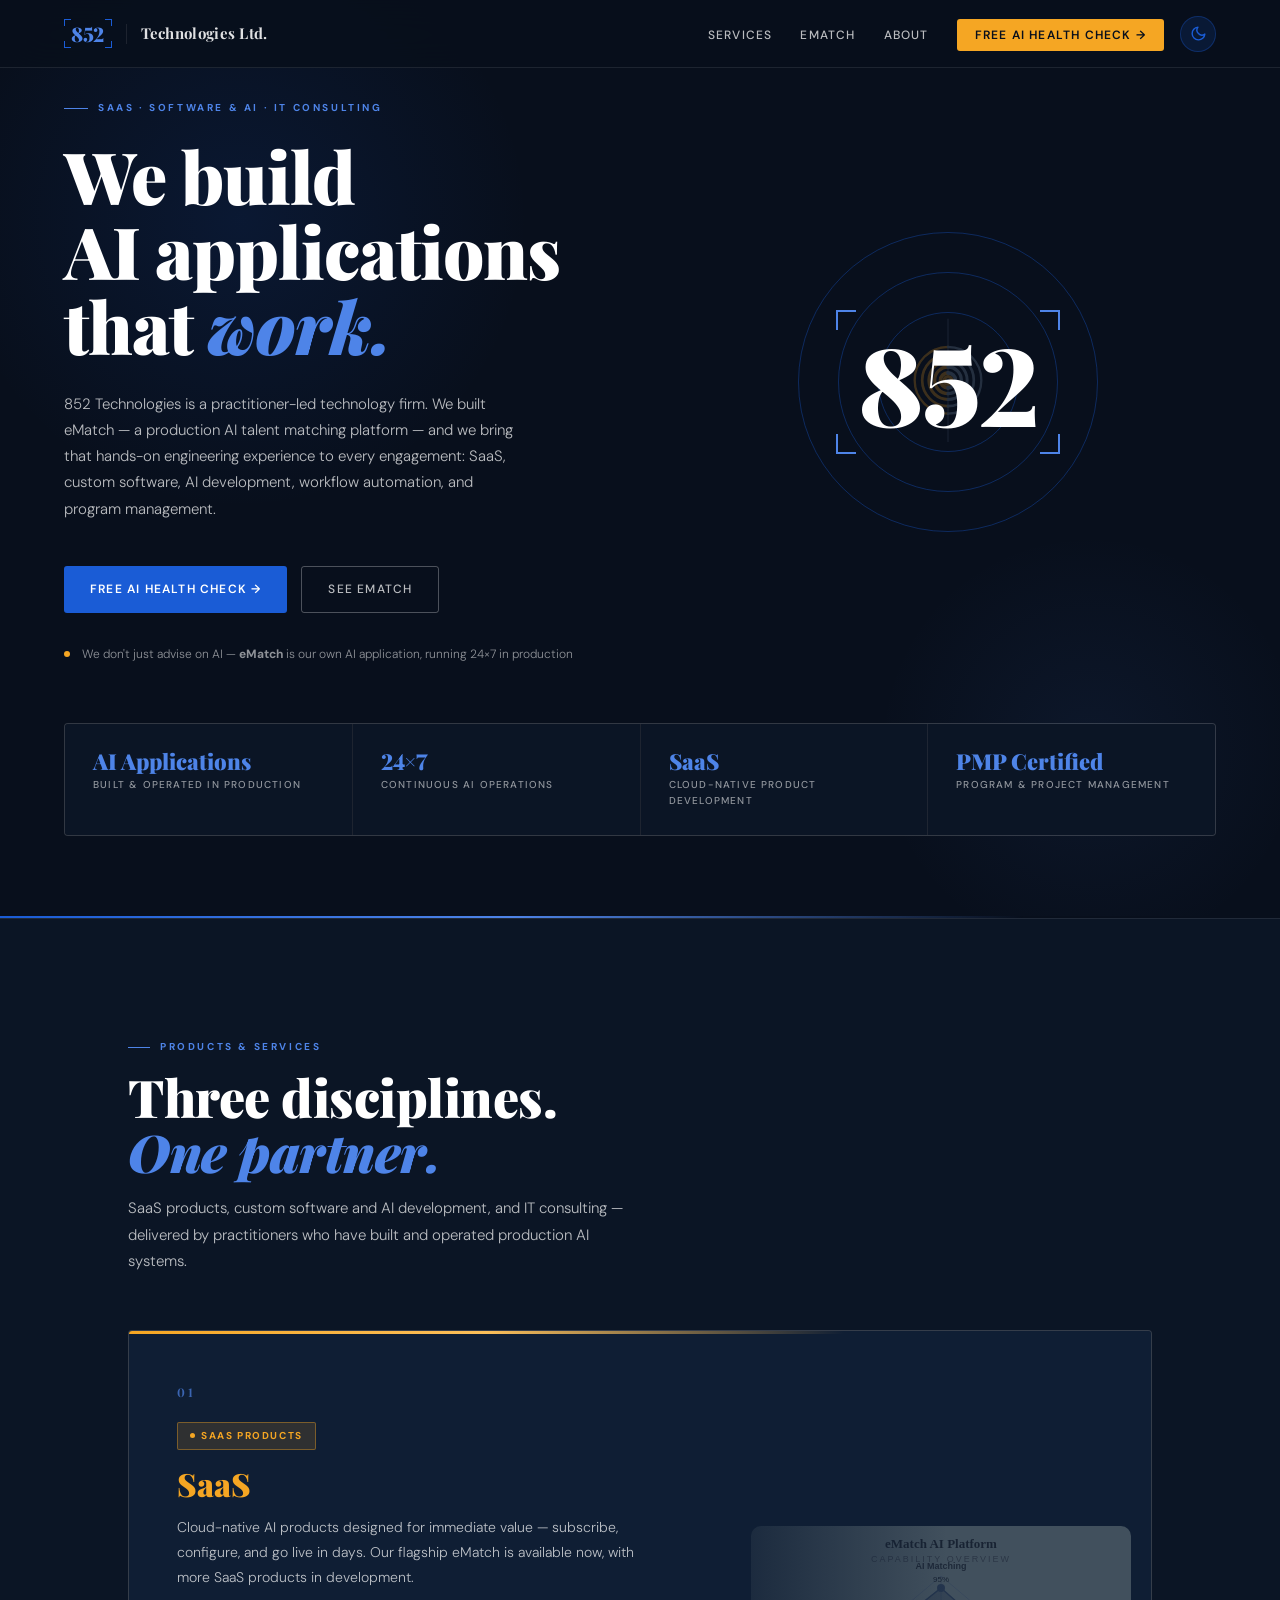
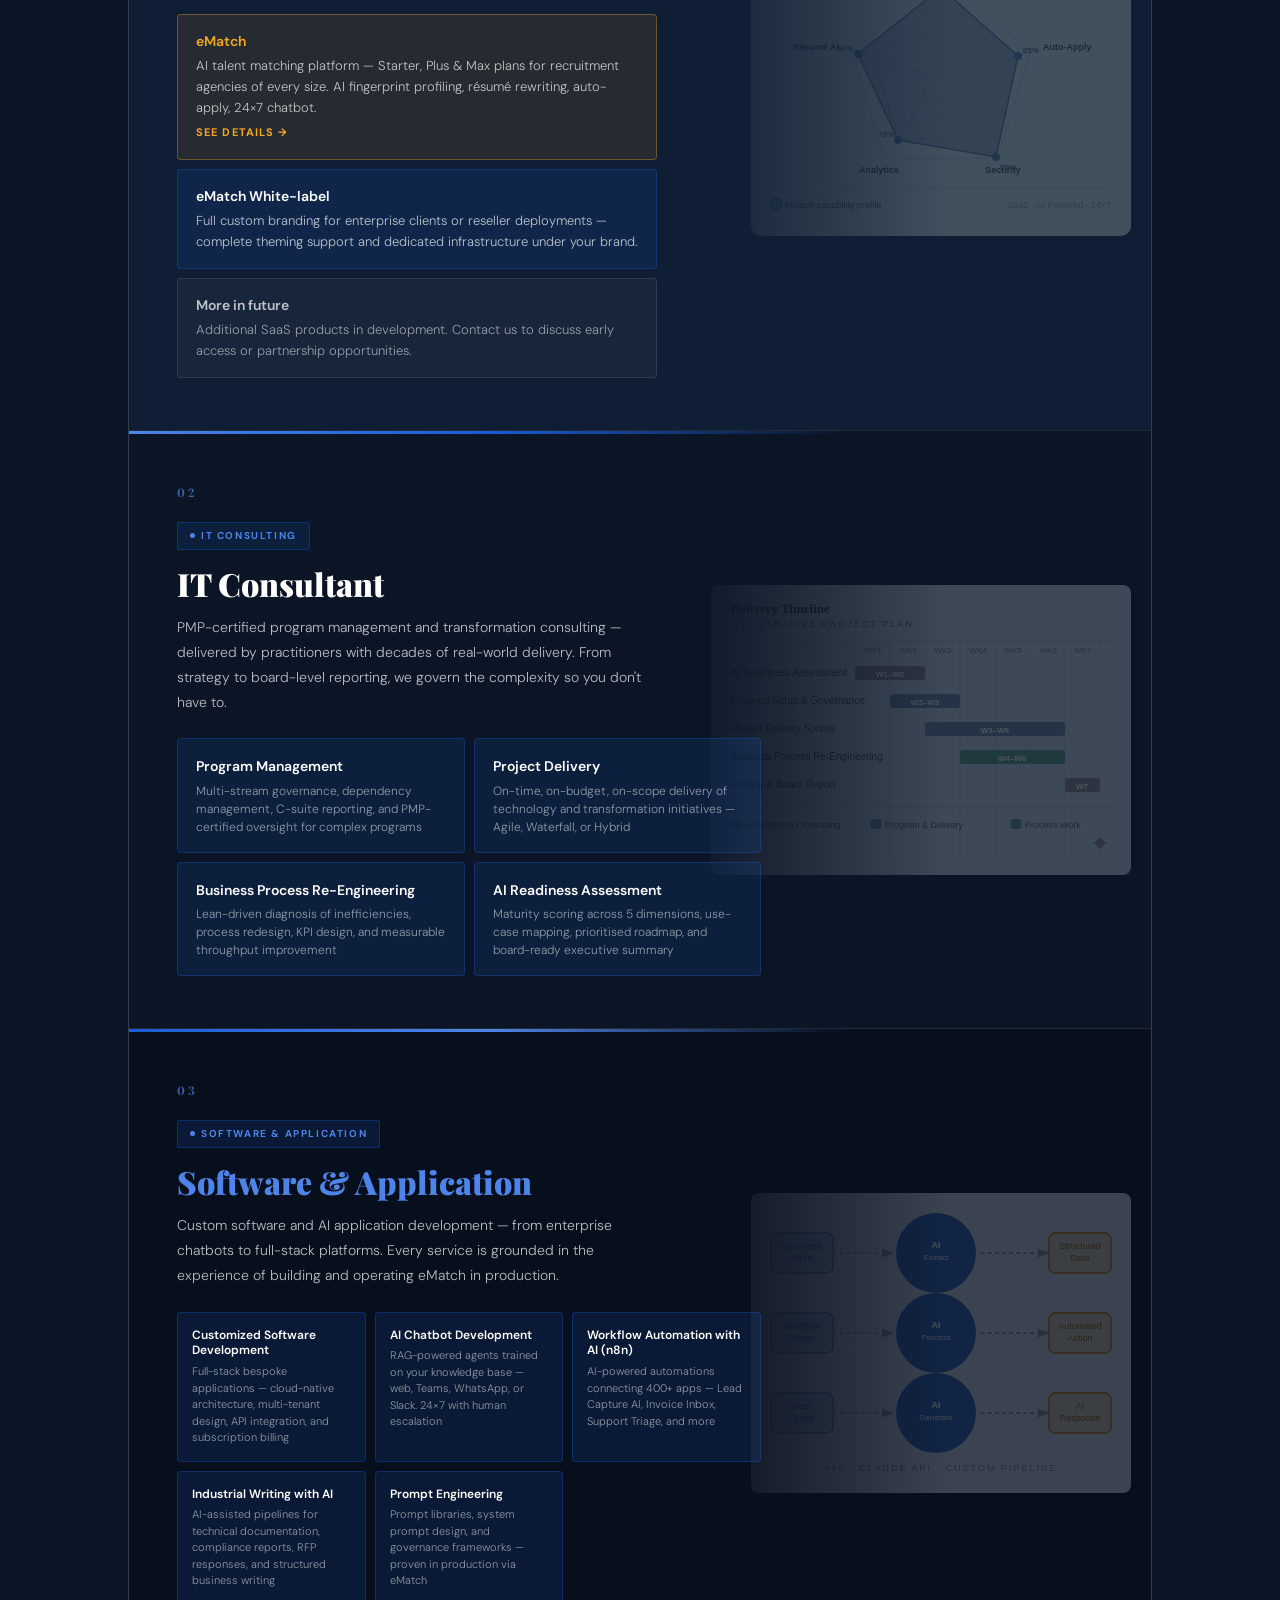
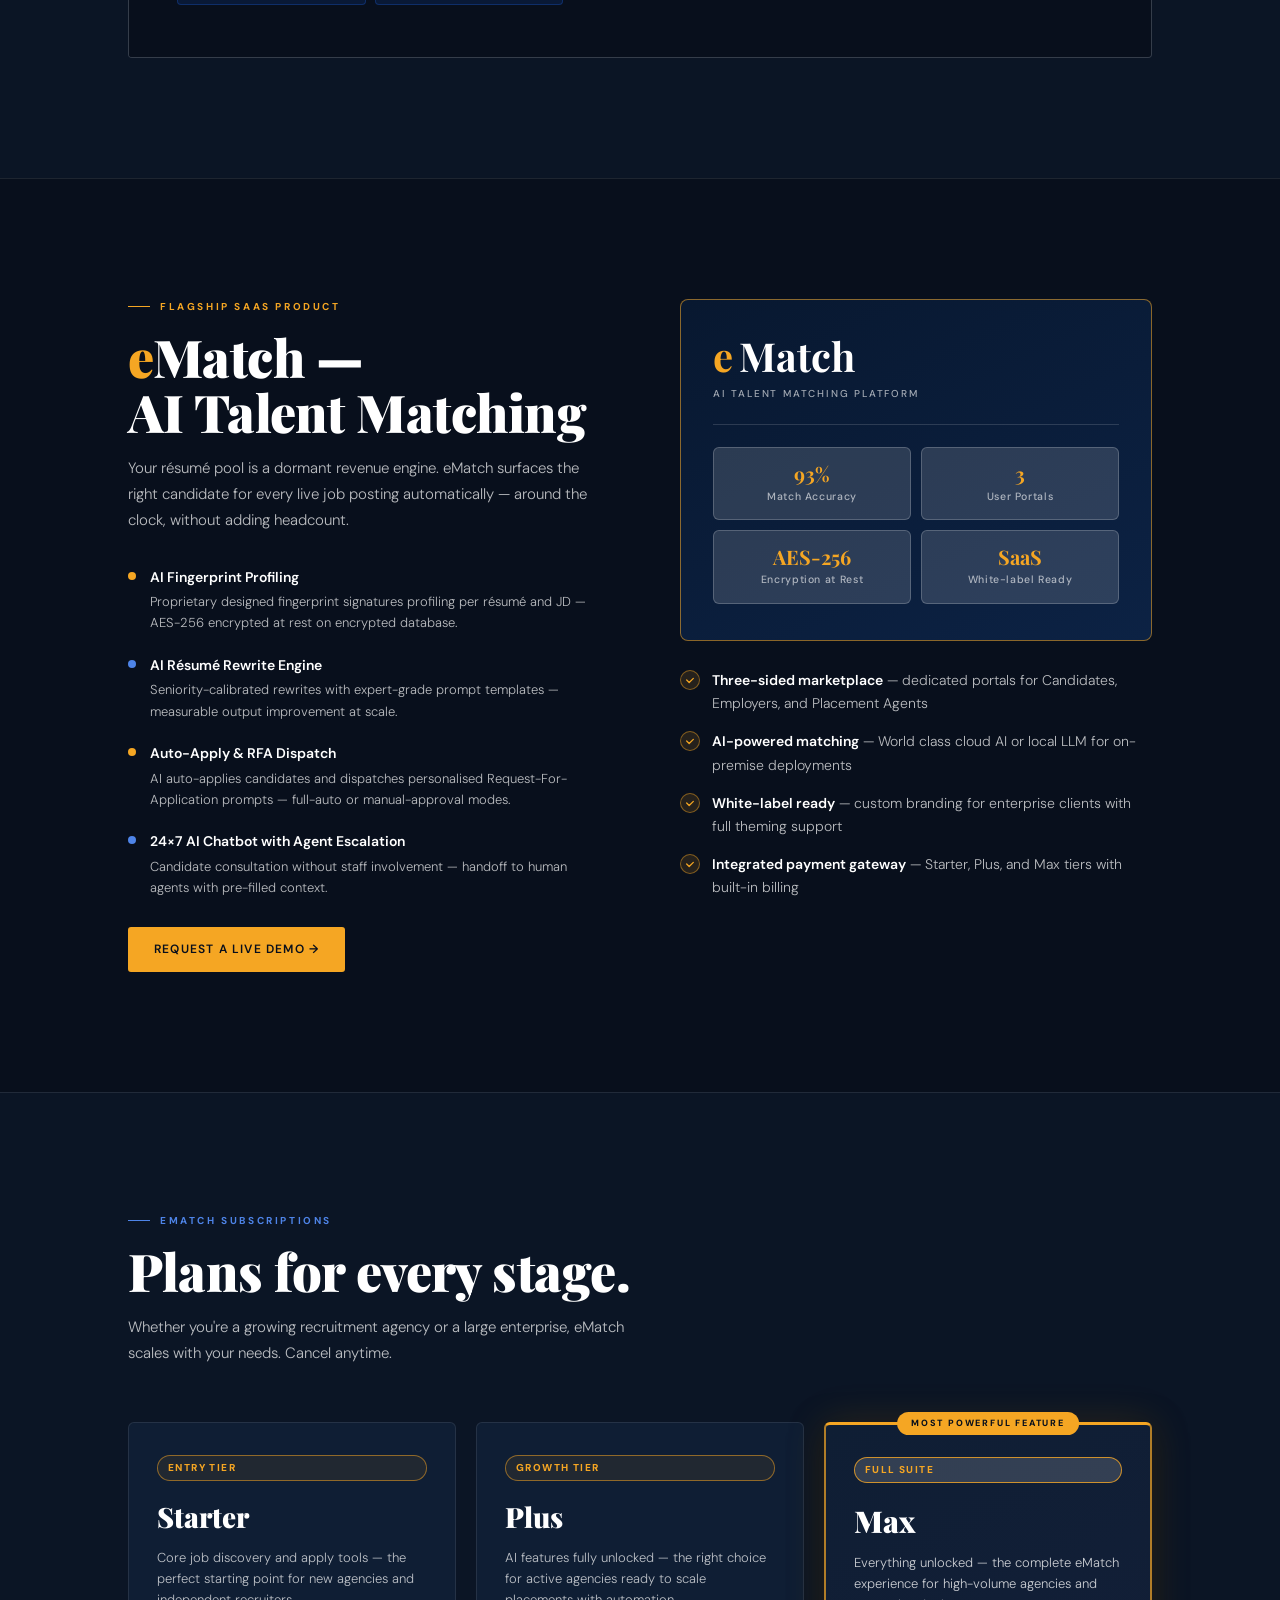
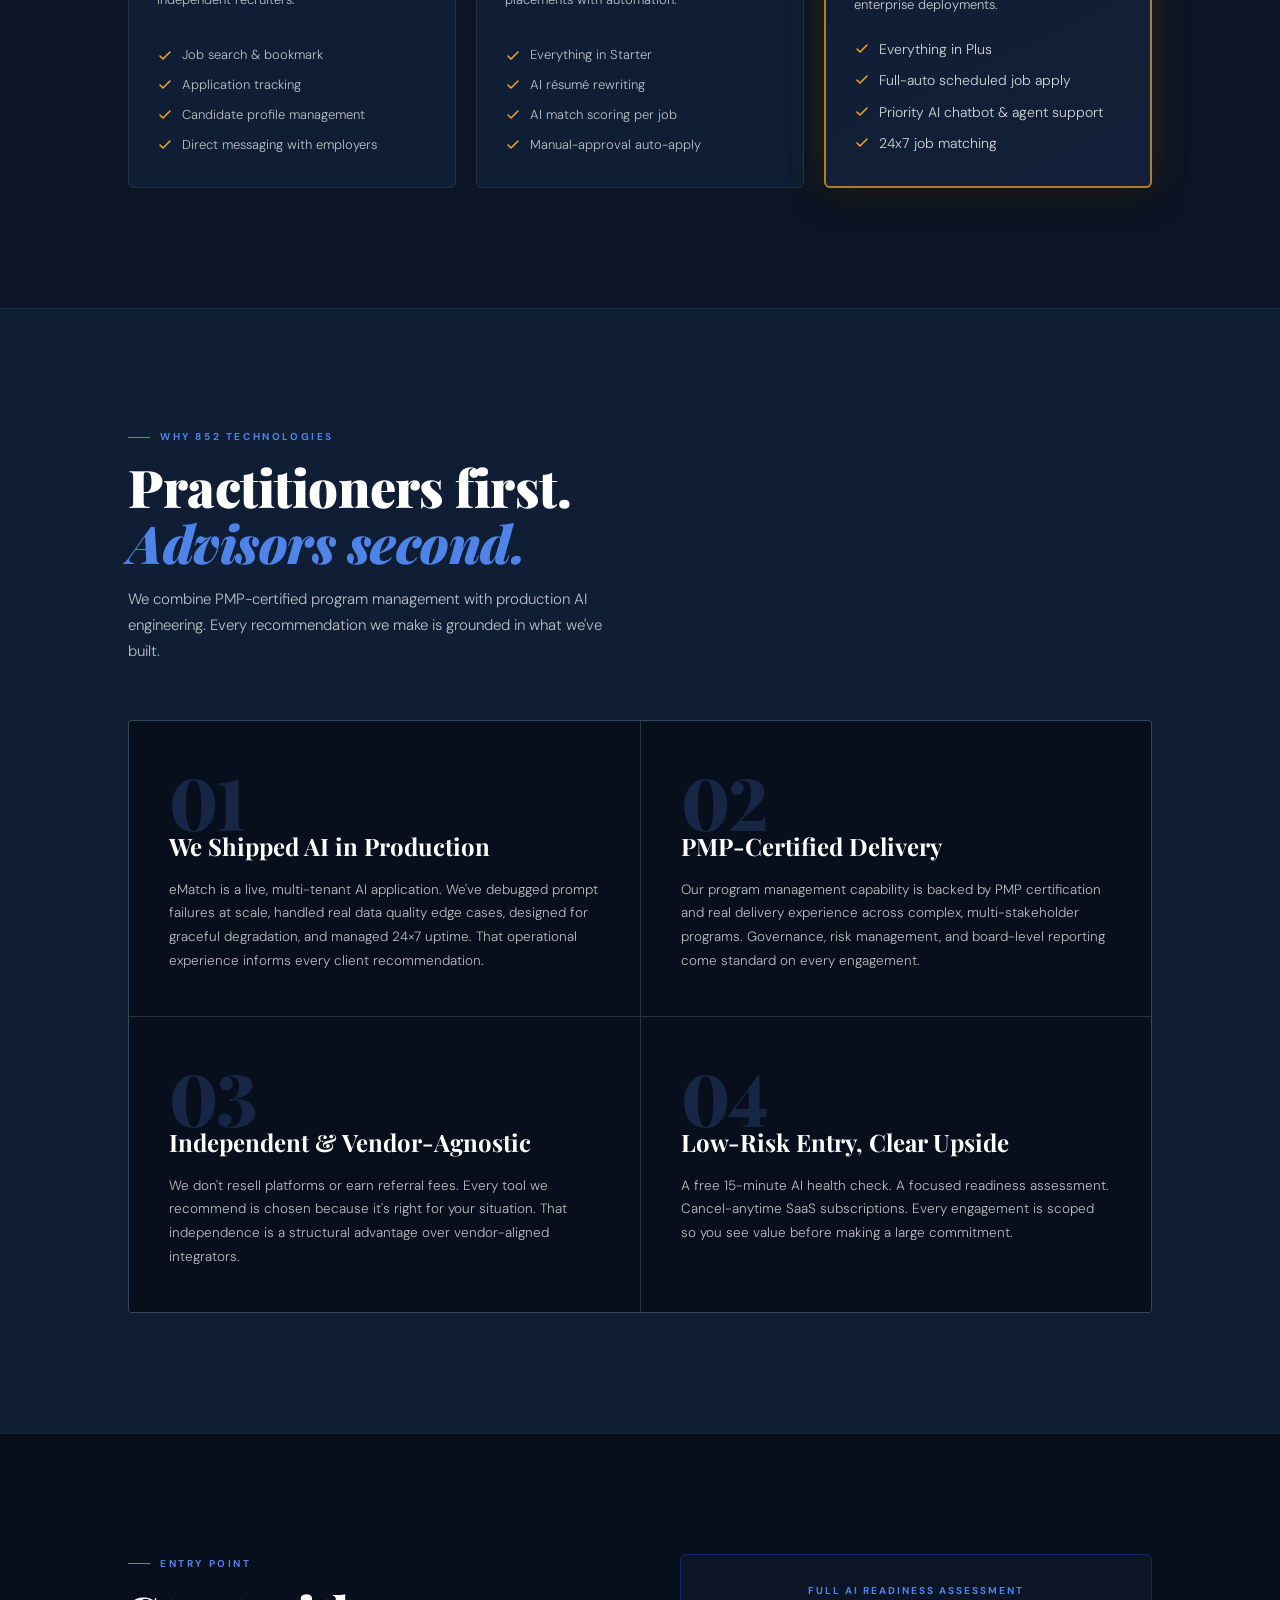
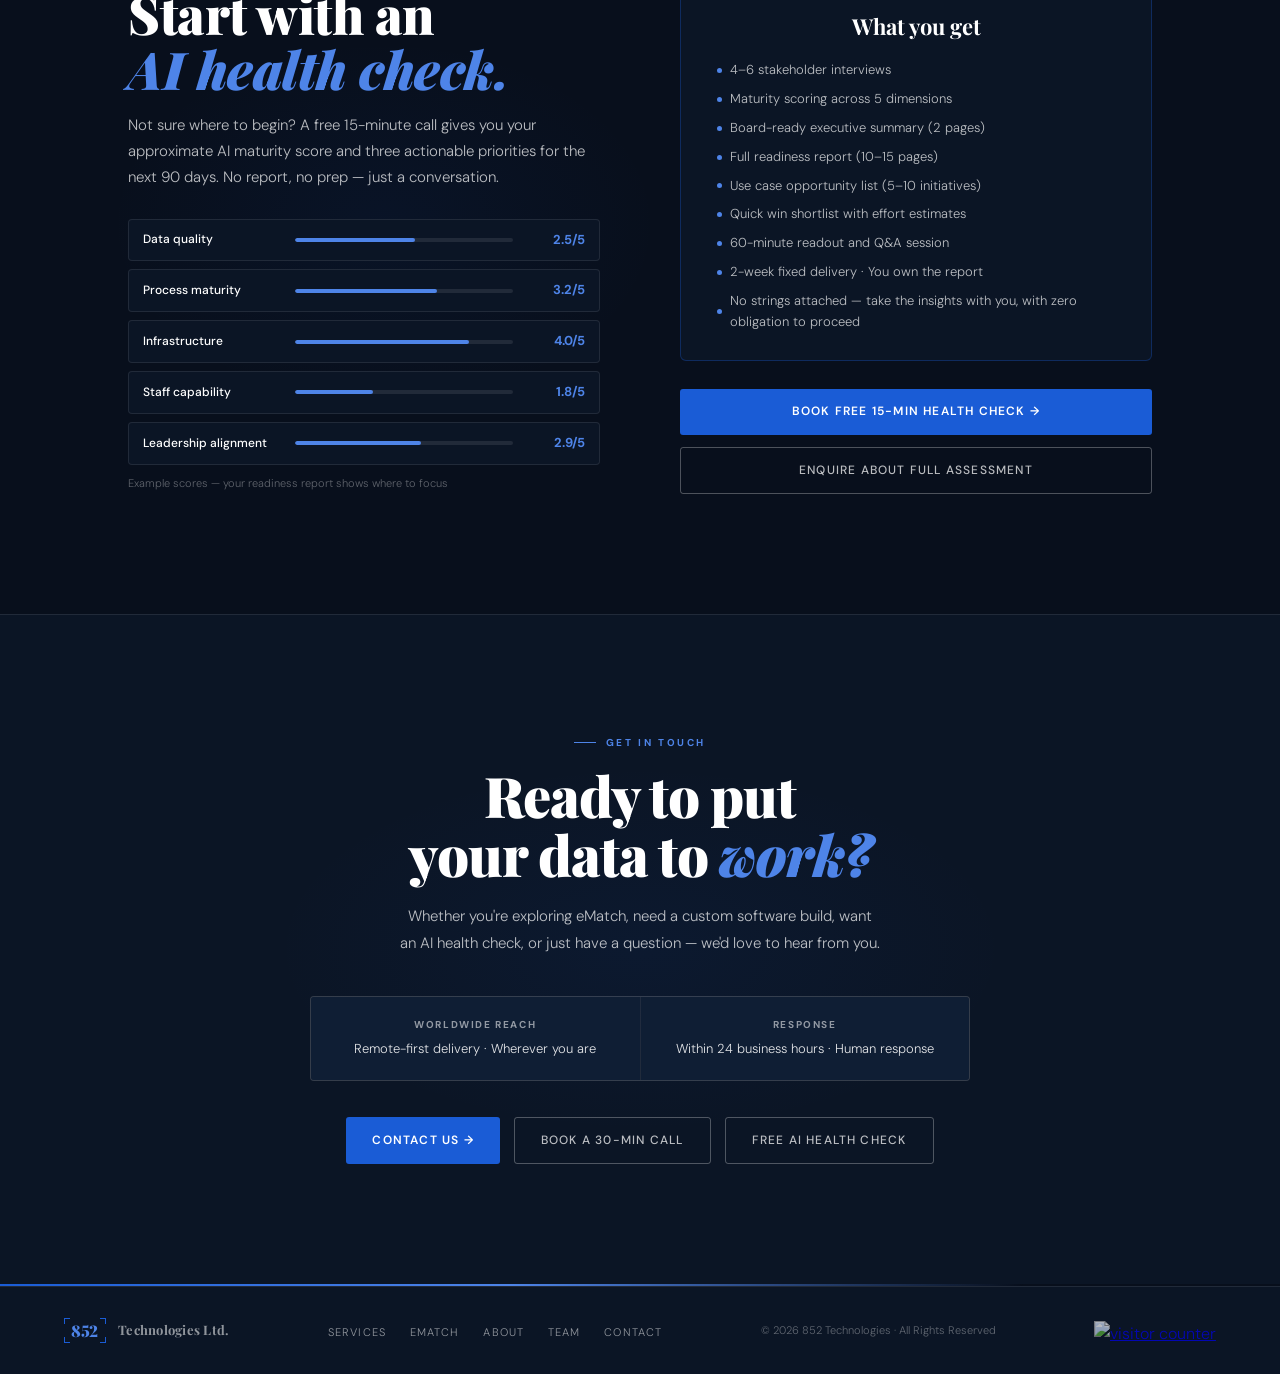
==== commit 14ea66cf: "Replace the index page." ====
--- a/index.html
+++ b/index.html
@@ -3,7 +3,7 @@
 <head>
 <meta charset="UTF-8">
 <meta name="viewport" content="width=device-width, initial-scale=1.0">
-<title>852 IT Consultant · SaaS · Software · AI · Program Management</title>
+<title>852 Technologies · SaaS · Software · AI · Program Management</title>
 <link href="https://fonts.googleapis.com/css2?family=Playfair+Display:ital,wght@0,700;0,900;1,700;1,900&family=DM+Sans:wght@300;400;500;600&display=swap" rel="stylesheet">
 <style>
 :root{
@@ -280,7 +280,7 @@
 .contact-headline{font-family:'Playfair Display',Georgia,serif;font-size:56px;font-weight:900;line-height:1.06;letter-spacing:-1px;margin-bottom:20px;color:var(--fg);transition:color var(--speed);}
 .contact-headline em{font-style:italic;color:var(--blue-lt);}
 .contact-sub{font-size:15px;color:var(--fg3);line-height:1.75;max-width:480px;margin:0 auto 40px;transition:color var(--speed);}
-.contact-grid{display:grid;grid-template-columns:repeat(3,1fr);gap:1px;background:var(--border);border:1px solid var(--border);border-radius:4px;overflow:hidden;margin-bottom:36px;transition:background var(--speed),border-color var(--speed);}
+.contact-grid{display:grid;grid-template-columns:repeat(2,1fr);gap:1px;background:var(--border);border:1px solid var(--border);border-radius:4px;overflow:hidden;margin-bottom:36px;transition:background var(--speed),border-color var(--speed);}
 .contact-cell{background:var(--bg3);padding:20px 22px;transition:background 0.2s;cursor:default;}
 .contact-cell:hover{background:var(--bg2);}
 .contact-lbl{font-size:10px;font-weight:700;letter-spacing:0.16em;text-transform:uppercase;color:var(--fg4);margin-bottom:6px;transition:color var(--speed);}
@@ -346,14 +346,13 @@
   <a class="nav-logo" href="#">
     <div class="nav-mark"><span class="c-tr"></span><span class="c-bl"></span><span class="nav-852">852</span></div>
     <div class="nav-divider"></div>
-    <div class="nav-name">IT Consultant</div>
+    <div class="nav-name">Technologies Ltd.</div>
   </a>
   <div class="nav-right">
     <ul class="nav-links">
       <li><a href="#services">Services</a></li>
       <li><a href="#ematch">eMatch</a></li>
       <li><a href="#why">About</a></li>
-      <li><a href="#team">Team</a></li>
       <li><a href="#assessment" class="nav-cta">Free AI Health Check →</a></li>
     </ul>
     <button class="theme-toggle" onclick="toggleTheme()" aria-label="Switch colour theme">
@@ -371,7 +370,7 @@
       <div>
         <div class="hero-eyebrow fade-in d1">SaaS · Software &amp; AI · IT Consulting</div>
         <h1 class="hero-headline fade-in d2">We build<br>AI applications<br>that <em>work.</em></h1>
-        <p class="hero-body fade-in d3">852 IT Consultant is a practitioner-led technology firm. We built eMatch — a production AI talent matching platform — and we bring that hands-on engineering experience to every engagement: SaaS, custom software, AI development, workflow automation, and program management.</p>
+        <p class="hero-body fade-in d3">852 Technologies is a practitioner-led technology firm. We built eMatch — a production AI talent matching platform — and we bring that hands-on engineering experience to every engagement: SaaS, custom software, AI development, workflow automation, and program management.</p>
         <div class="hero-actions fade-in d4">
           <a href="#assessment" class="btn-primary">Free AI Health Check →</a>
           <a href="#ematch" class="btn-ghost">See eMatch</a>
@@ -721,7 +720,7 @@
 <!-- WHY US -->
 <section id="why" class="section-pad" style="background:var(--bg3);border-top:1px solid var(--border);">
   <div class="container">
-    <div class="section-eyebrow">Why 852 IT Consultant</div>
+    <div class="section-eyebrow">Why 852 Technologies</div>
     <h2 class="section-title">Practitioners first.<br><em>Advisors second.</em></h2>
     <p class="section-sub">We combine PMP-certified program management with production AI engineering. Every recommendation we make is grounded in what we've built.</p>
     <div class="why-grid">
@@ -733,52 +732,6 @@
   </div>
 </section>
 
-<!-- TEAM -->
-<section id="team" class="section-pad" style="background:var(--bg2);border-top:1px solid var(--border);">
-  <div class="container">
-    <div class="section-eyebrow">Our Team</div>
-    <h2 class="section-title">Built by practitioners,<br><em>not theorists.</em></h2>
-    <p class="section-sub">Our founders bring 45+ combined years of real-world delivery across banking, payments, and cloud infrastructure — and have built AI systems that run in production today.</p>
-    <div class="team-grid">
-      <div class="team-card">
-        <img class="team-avatar" src="[data-uri]" alt="Joel Pang">
-        <div class="team-role-lbl">
-          Founder
-          <span class="role-line2">General Manager · Product &amp; Operations</span>
-        </div>
-        <div class="team-member-name">Joel Pang</div>
-        <ul class="team-creds">
-          <li>25+ years of IT experience</li>
-          <li>20+ years of international project implementation</li>
-          <li>20 years of payment integration experience</li>
-          <li>Certified Java programmer</li>
-          <li>Certified n8n developer</li>
-        </ul>
-        <div class="cert-chips">
-          <span class="cert-chip">PMP</span><span class="cert-chip">CSM</span><span class="cert-chip">CSPO</span><span class="cert-chip">SAFe POPM</span><span class="cert-chip">Lean Six Sigma</span>
-        </div>
-      </div>
-      <div class="team-card">
-        <img class="team-avatar" src="[data-uri]" alt="Ambrose Tse">
-        <div class="team-role-lbl">
-          Co-Founder
-          <span class="role-line2">System Architect · Software Engineering</span>
-        </div>
-        <div class="team-member-name">Ambrose Tse</div>
-        <ul class="team-creds">
-          <li>20+ years of IT experience</li>
-          <li>System Architect at major bank in Hong Kong</li>
-          <li>Full-stack engineer: Java, Python, GoLang, TypeScript</li>
-          <li>15+ years cloud &amp; infrastructure (Azure, AWS, GCP)</li>
-          <li>AI infrastructure: Ollama, AnythingLLM, TensorFlow</li>
-        </ul>
-        <div class="cert-chips">
-          <span class="cert-chip">Best FinTech Grand Award 2016</span><span class="cert-chip">Innovation &amp; Creativity Grand Award 2012</span>
-        </div>
-      </div>
-    </div>
-  </div>
-</section>
 
 <!-- ASSESSMENT -->
 <section id="assessment" class="section-pad" style="background:var(--bg);border-top:1px solid var(--border);position:relative;overflow:hidden;">
@@ -832,13 +785,12 @@
       <h2 class="contact-headline">Ready to put<br>your data to <em>work?</em></h2>
       <p class="contact-sub">Whether you're exploring eMatch, need a custom software build, want an AI health check, or just have a question — we'd love to hear from you.</p>
       <div class="contact-grid">
-        <div class="contact-cell"><div class="contact-lbl">Email</div><div class="contact-val"><a href="mailto:sales.852itconsultant@gmail.com">sales.852itconsultant@gmail.com</a></div></div>
         <div class="contact-cell"><div class="contact-lbl">Worldwide Reach</div><div class="contact-val">Remote-first delivery · Wherever you are</div></div>
         <div class="contact-cell"><div class="contact-lbl">Response</div><div class="contact-val">Within 24 business hours · Human response</div></div>
       </div>
       <div class="contact-cta-row">
         <a href="https://opnform.com/forms/client-inquiry-service-request-form-zqhnap?2353851e-27a3-4740-9375-fe7be45b1de8=Contact+Us" class="btn-primary" target="_blank" rel="noopener">Contact Us →</a>
-        <a href="https://calendly.com/sales-852itconsultant/30min" class="btn-ghost" target="_blank" rel="noopener">Book a 30-Min Call</a>
+        <a href="https://opnform.com/forms/client-inquiry-service-request-form-zqhnap?2353851e-27a3-4740-9375-fe7be45b1de8=Contact+Us" class="btn-ghost" target="_blank" rel="noopener">Book a 30-Min Call</a>
         <a href="#assessment" class="btn-ghost">Free AI Health Check</a>
       </div>
     </div>
@@ -851,7 +803,7 @@
 <footer>
   <div class="footer-logo">
     <div class="footer-mark"><span class="c-tr"></span><span class="c-bl"></span><span class="footer-852">852</span></div>
-    <div class="footer-name">IT Consultant</div>
+    <div class="footer-name">Technologies Ltd.</div>
   </div>
   <ul class="footer-links">
     <li><a href="#services">Services</a></li>
@@ -860,7 +812,7 @@
     <li><a href="#team">Team</a></li>
     <li><a href="#contact">Contact</a></li>
   </ul>
-  <div class="footer-copy">© 2026 852 IT Consultant · All Rights Reserved</div>
+  <div class="footer-copy">© 2026 852 Technologies · All Rights Reserved</div>
   <div style="margin-top:6px;">
     <a href="https://hits.seeyoufarm.com" title="Site visitor counter" style="display:inline-block;opacity:0.7;transition:opacity .2s;" onmouseover="this.style.opacity='1'" onmouseout="this.style.opacity='0.7'">
       <img src="https://visitor-badge.laobi.icu/badge?page_id=852itconsultant.github.io&left_color=%231B3A5C&right_color=%234A6080&left_text=Visitors" alt="visitor counter" height="20" style="display:block;">
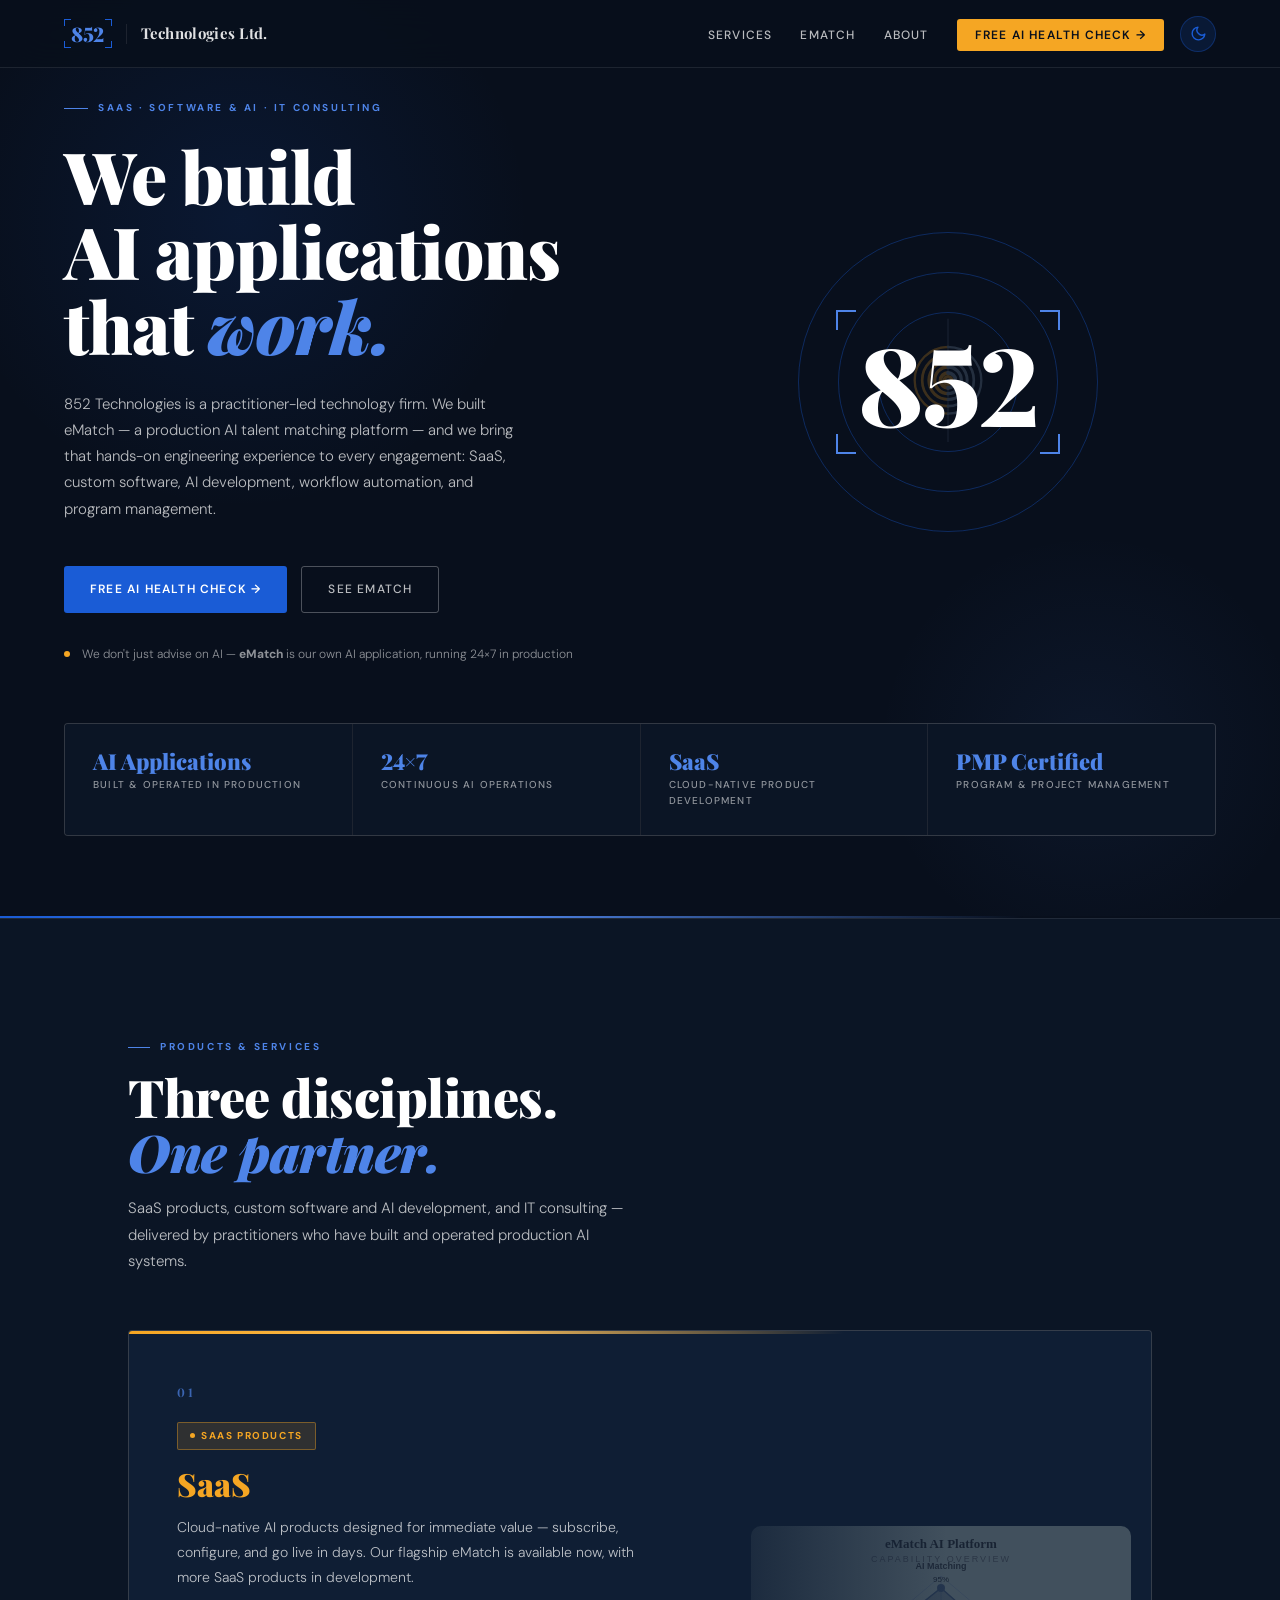
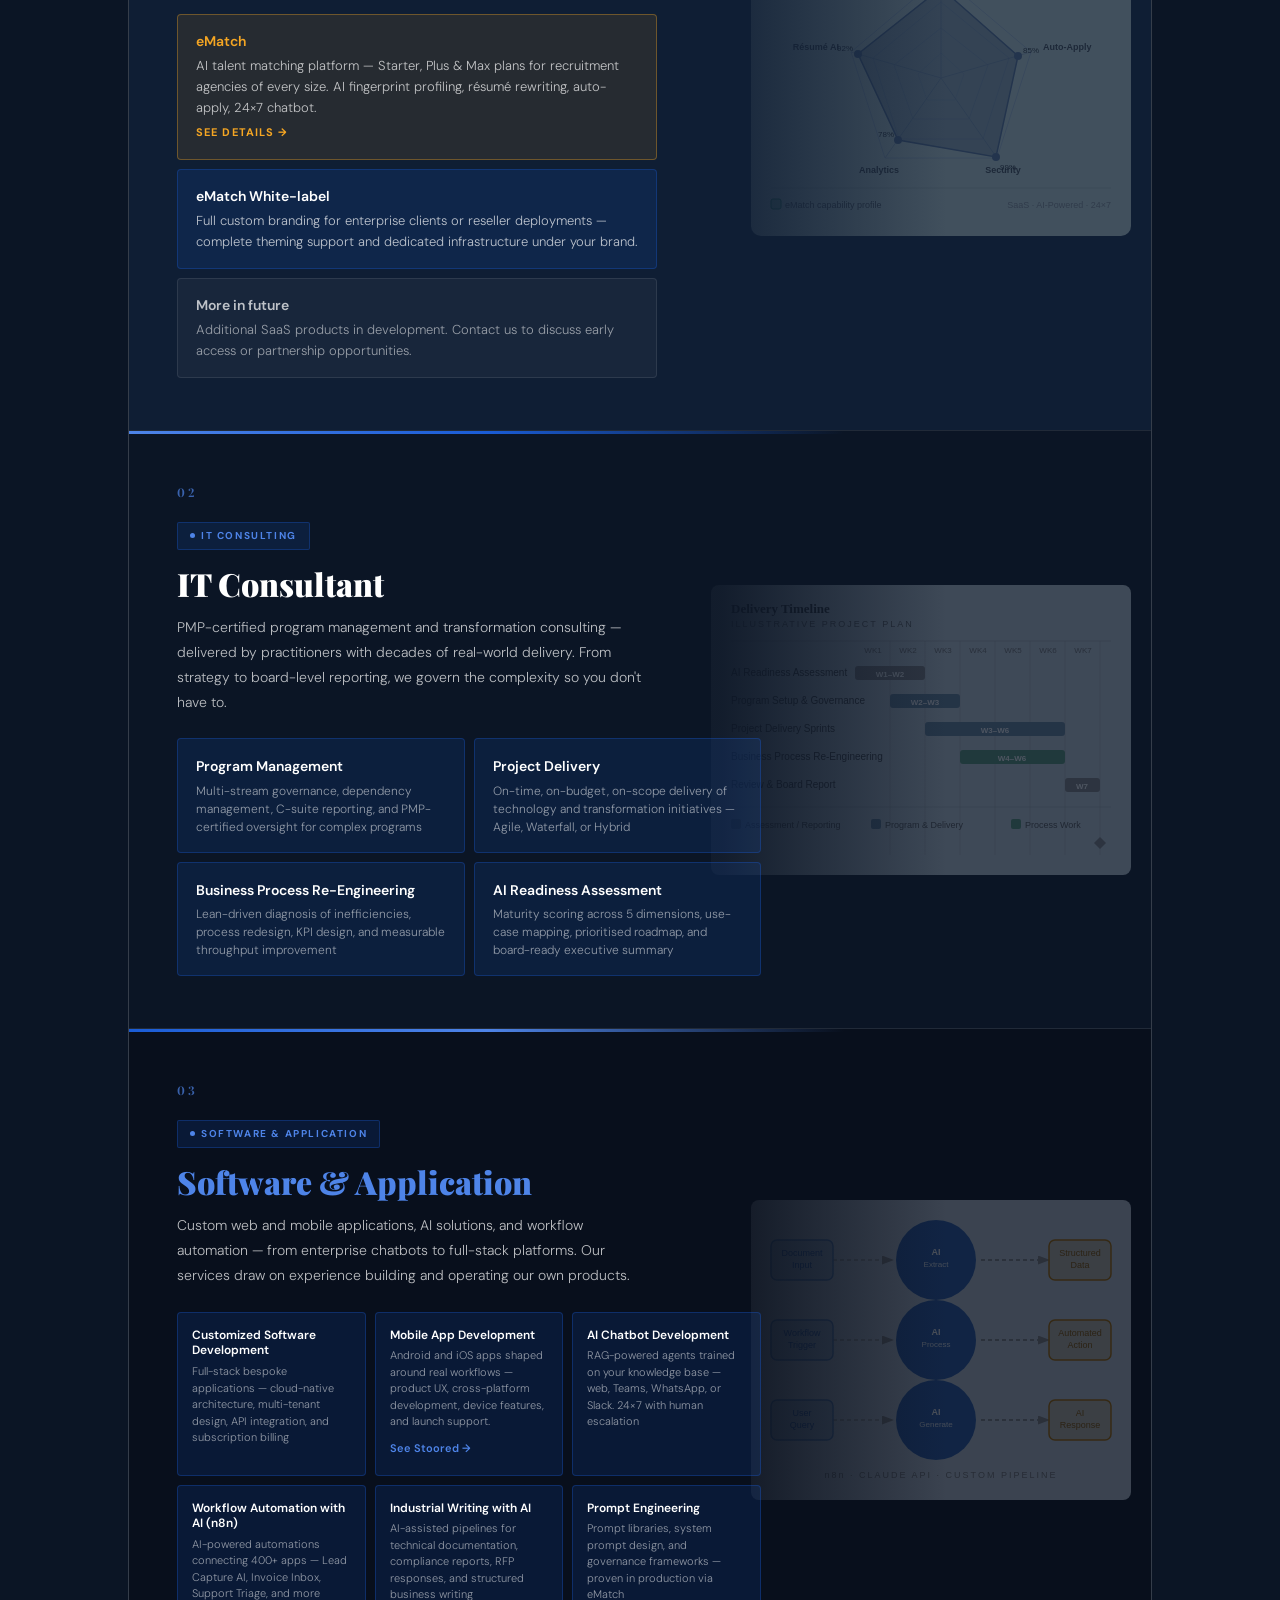
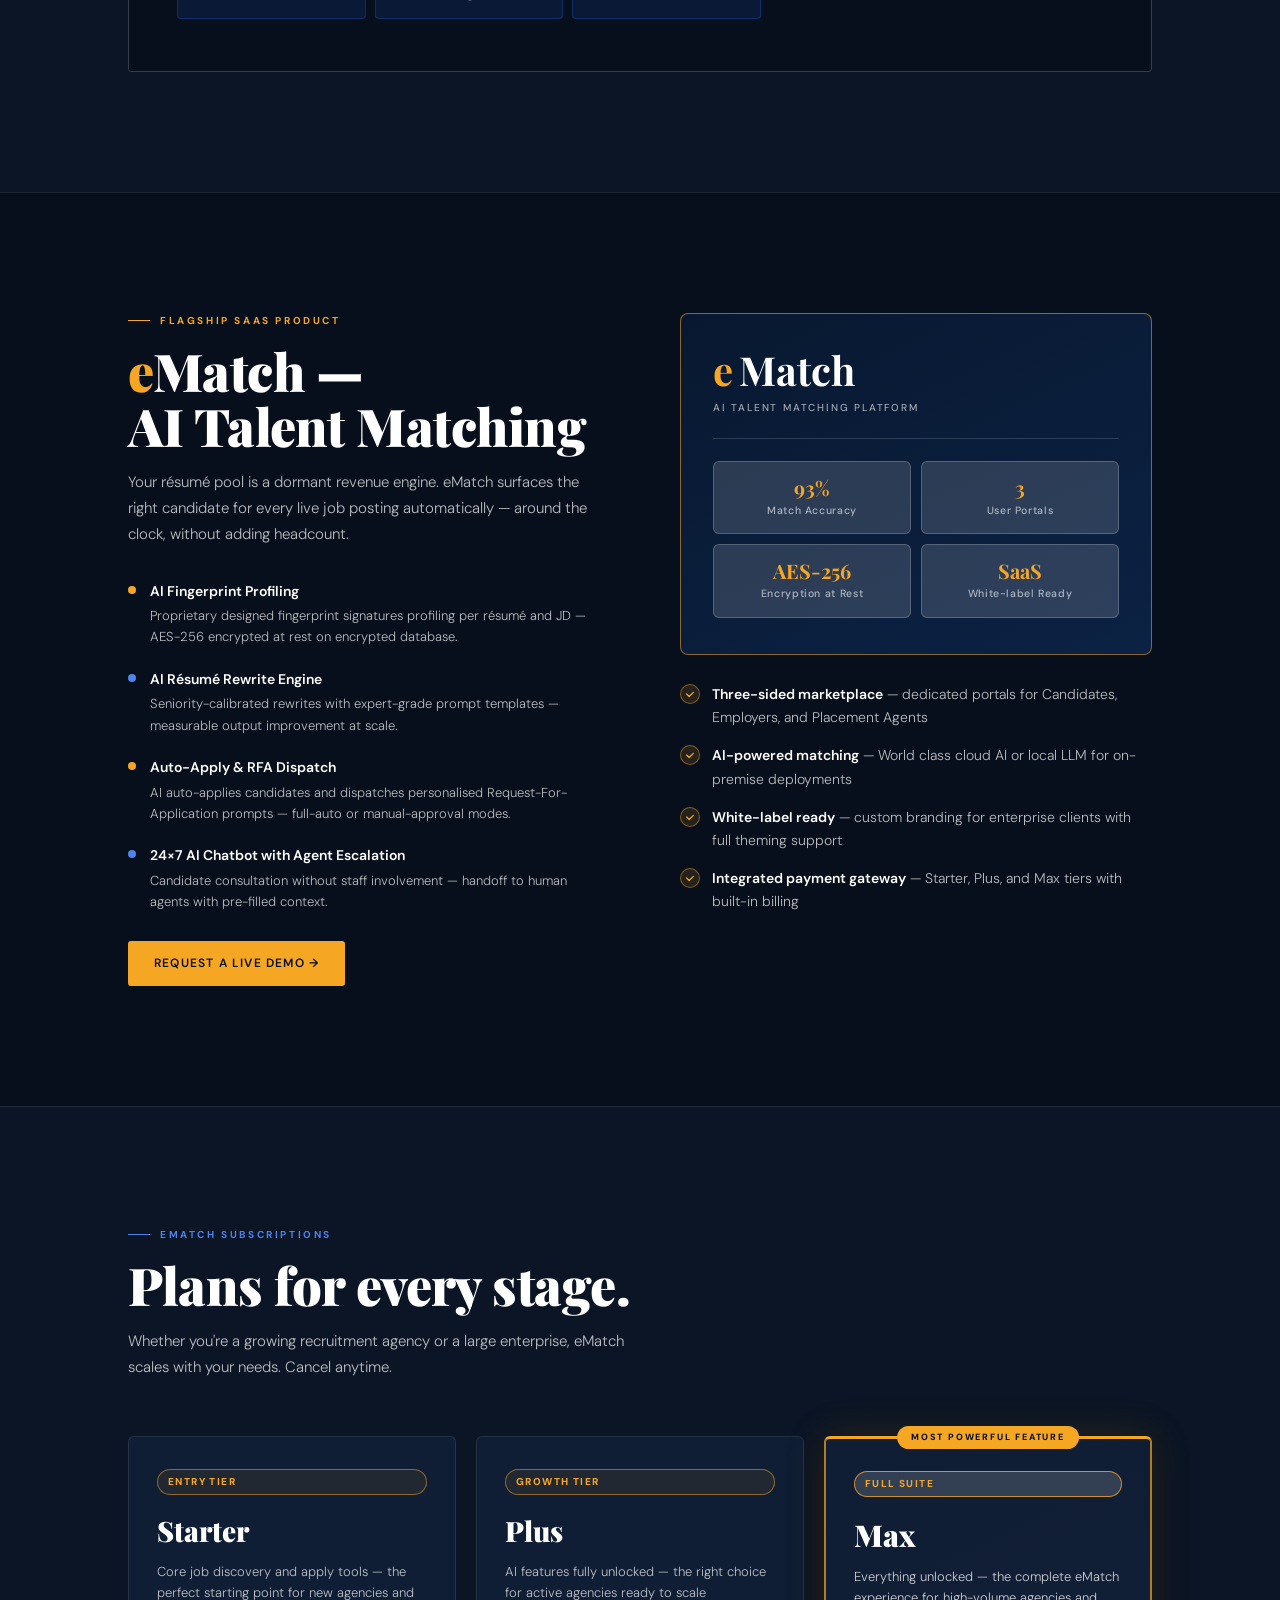
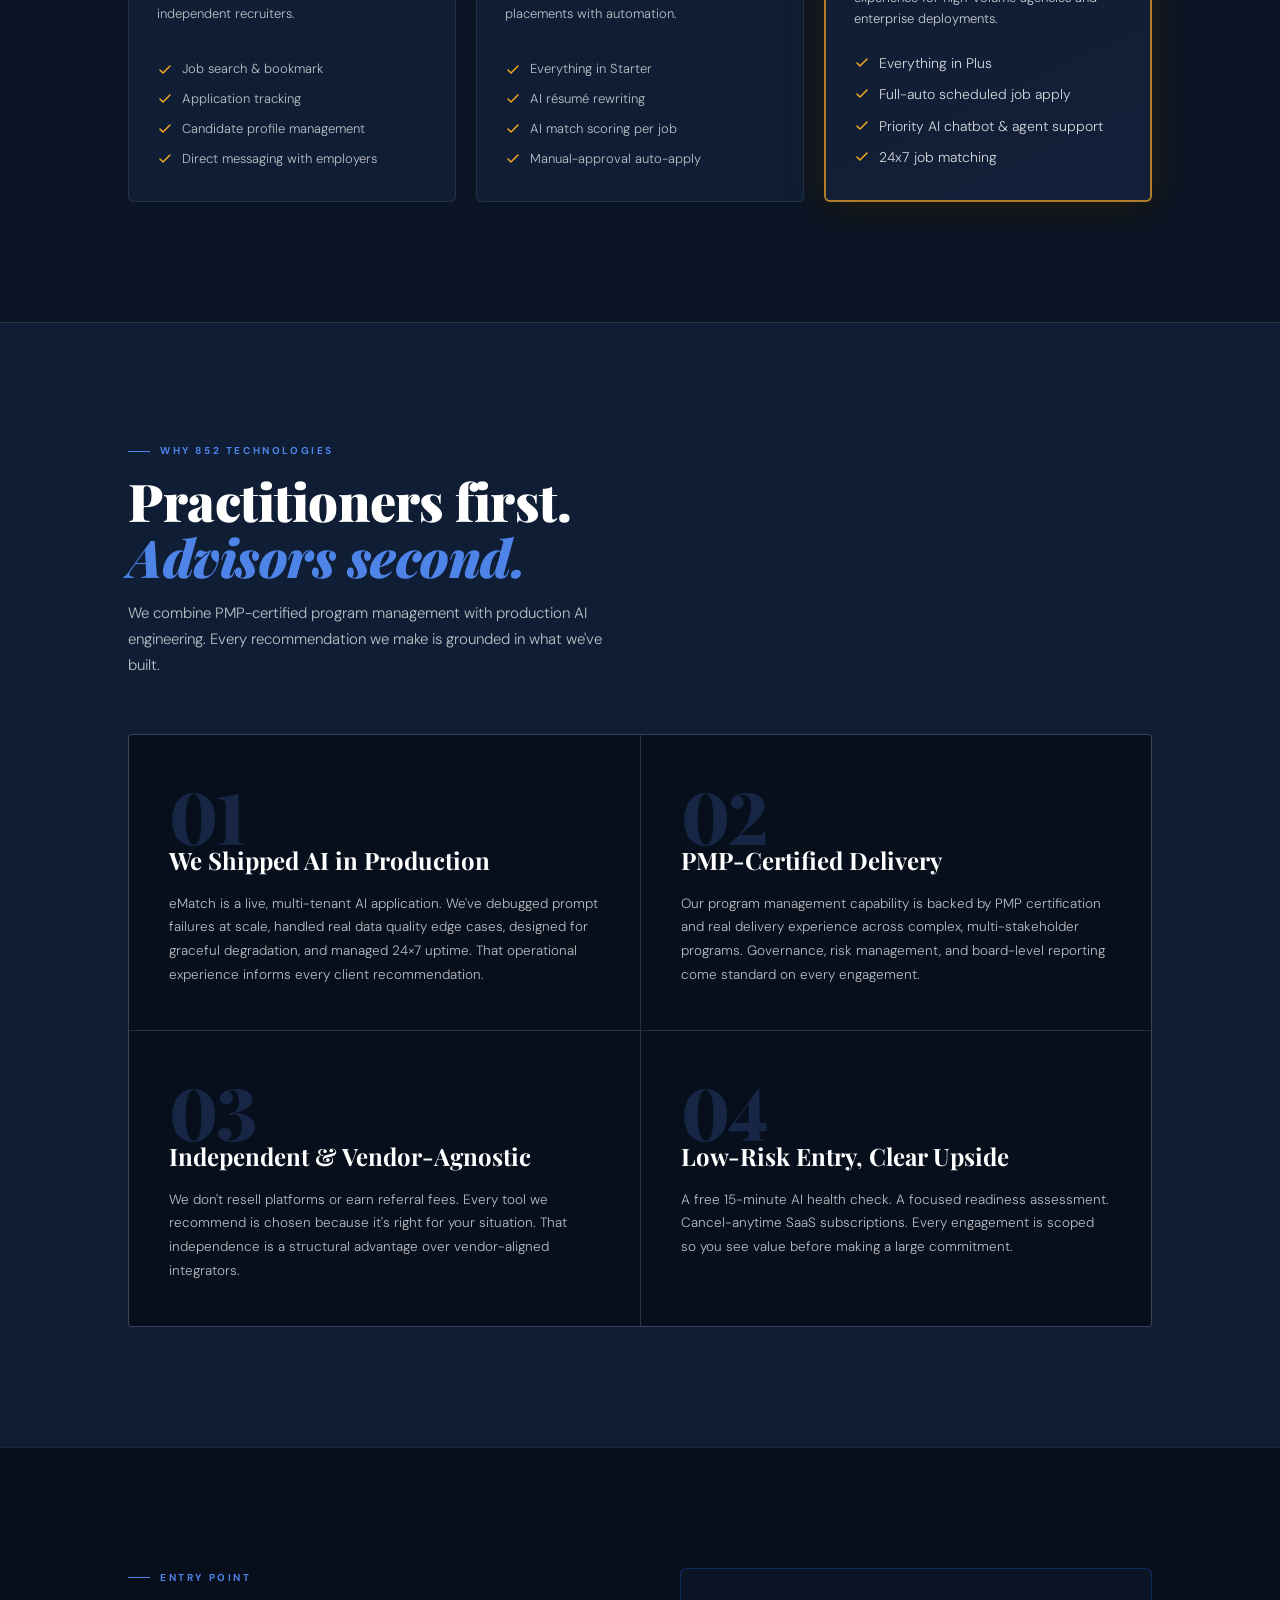
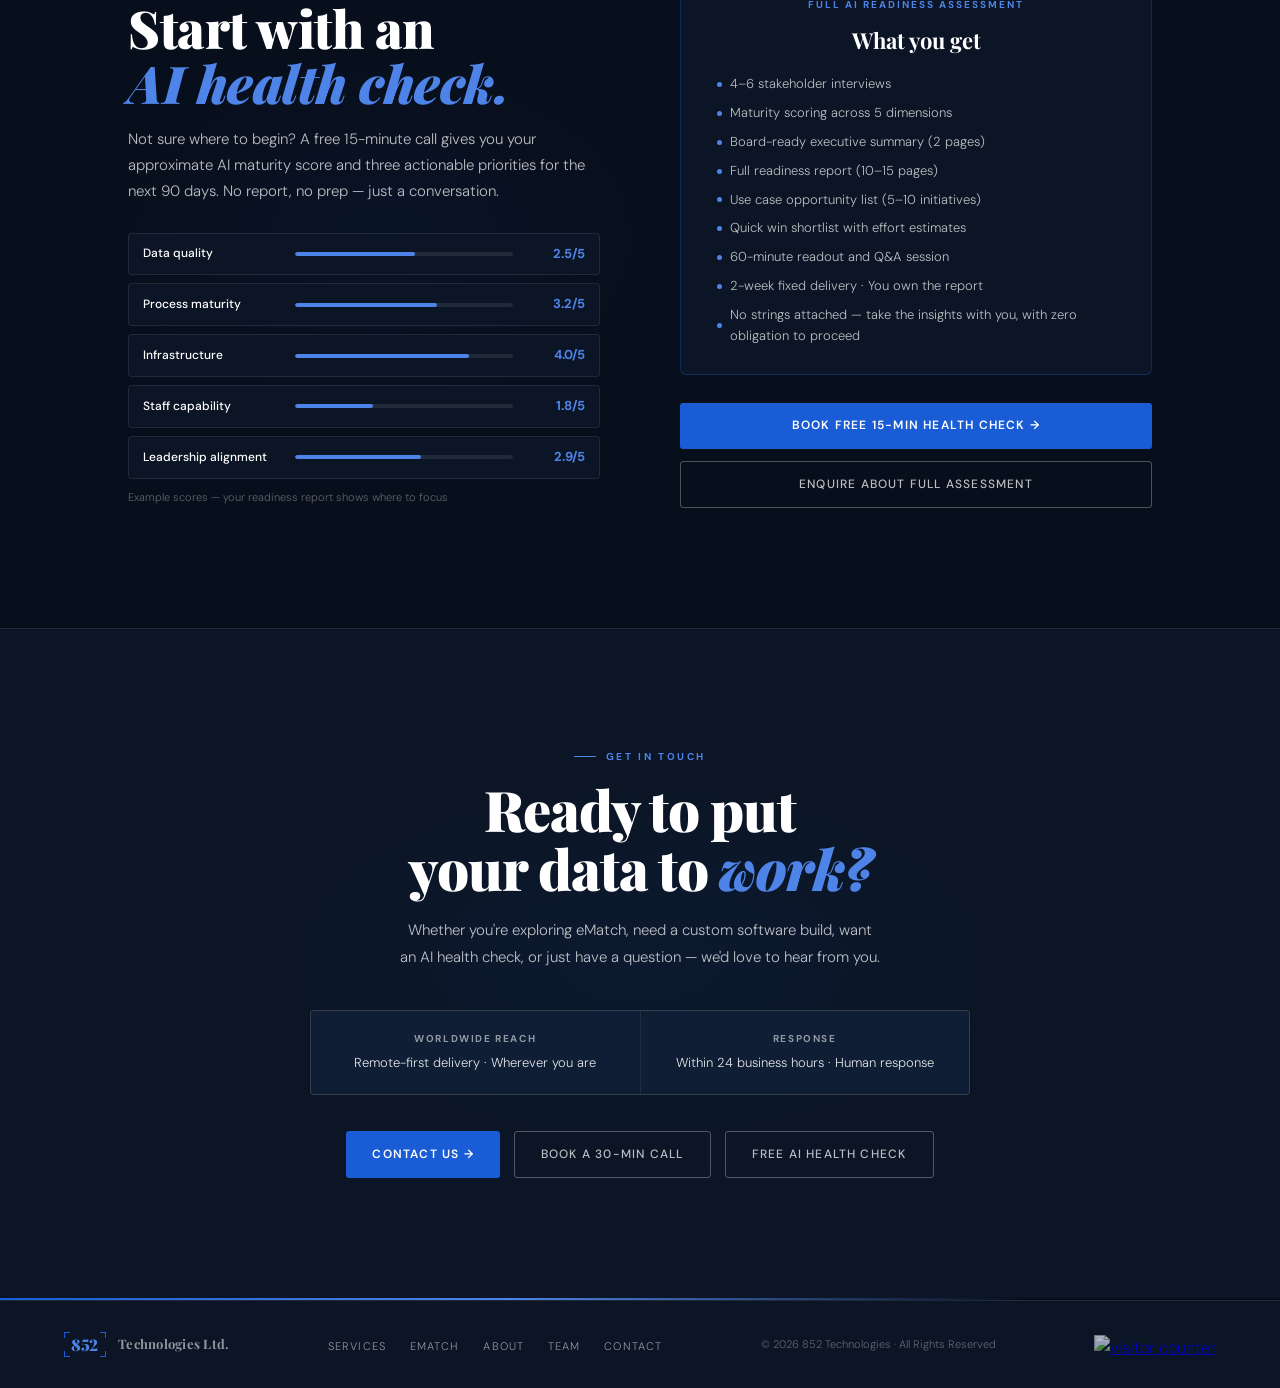
==== commit 376b5ce7: "Add files via upload add 6th tile for mobile app development" ====
--- a/index.html
+++ b/index.html
@@ -175,6 +175,8 @@
 .sw-sub:hover{background:rgba(26,92,214,0.24);border-color:rgba(78,132,232,0.5);transform:translateY(-2px);box-shadow:0 4px 16px rgba(0,0,0,0.2);}
 .sw-sub-name{font-size:12px;font-weight:600;color:var(--fg);margin-bottom:4px;line-height:1.3;transition:color var(--speed);}
 .sw-sub-desc{font-size:11px;color:var(--fg4);line-height:1.5;transition:color var(--speed);}
+.sw-sub-link{display:inline-block;margin-top:10px;color:var(--blue-lt);font-size:11px;font-weight:600;text-decoration:none;}
+.sw-sub-link:hover{text-decoration:underline;}
 /* EMATCH */
 #ematch{background:var(--em-bg);transition:background var(--speed);}
 .ematch-grid{display:grid;grid-template-columns:1fr 1fr;gap:80px;align-items:start;}
@@ -608,9 +610,10 @@
           <div class="svc-num-label">03</div>
           <div class="svc-cat-badge blue-b"><span class="badge-dot" style="background:var(--blue-lt);animation:blink 2s ease-in-out infinite;"></span>Software &amp; Application</div>
           <div class="svc-cat-name blue-n">Software &amp; Application</div>
-          <p class="svc-cat-desc">Custom software and AI application development — from enterprise chatbots to full-stack platforms. Every service is grounded in the experience of building and operating eMatch in production.</p>
+          <p class="svc-cat-desc">Custom web and mobile applications, AI solutions, and workflow automation — from enterprise chatbots to full-stack platforms. Our services draw on experience building and operating our own products.</p>
           <div class="sw-sub-grid">
             <div class="sw-sub"><div class="sw-sub-name">Customized Software Development</div><div class="sw-sub-desc">Full-stack bespoke applications — cloud-native architecture, multi-tenant design, API integration, and subscription billing</div></div>
+            <div class="sw-sub"><div class="sw-sub-name">Mobile App Development</div><div class="sw-sub-desc">Android and iOS apps shaped around real workflows — product UX, cross-platform development, device features, and launch support.</div><a class="sw-sub-link" href="app/stoored/">See Stoored →</a></div>
             <div class="sw-sub"><div class="sw-sub-name">AI Chatbot Development</div><div class="sw-sub-desc">RAG-powered agents trained on your knowledge base — web, Teams, WhatsApp, or Slack. 24×7 with human escalation</div></div>
             <div class="sw-sub"><div class="sw-sub-name">Workflow Automation with AI (n8n)</div><div class="sw-sub-desc">AI-powered automations connecting 400+ apps — Lead Capture AI, Invoice Inbox, Support Triage, and more</div></div>
             <div class="sw-sub"><div class="sw-sub-name">Industrial Writing with AI</div><div class="sw-sub-desc">AI-assisted pipelines for technical documentation, compliance reports, RFP responses, and structured business writing</div></div>
@@ -833,4 +836,4 @@
   }
 </script>
 </body>
-</html>+</html>
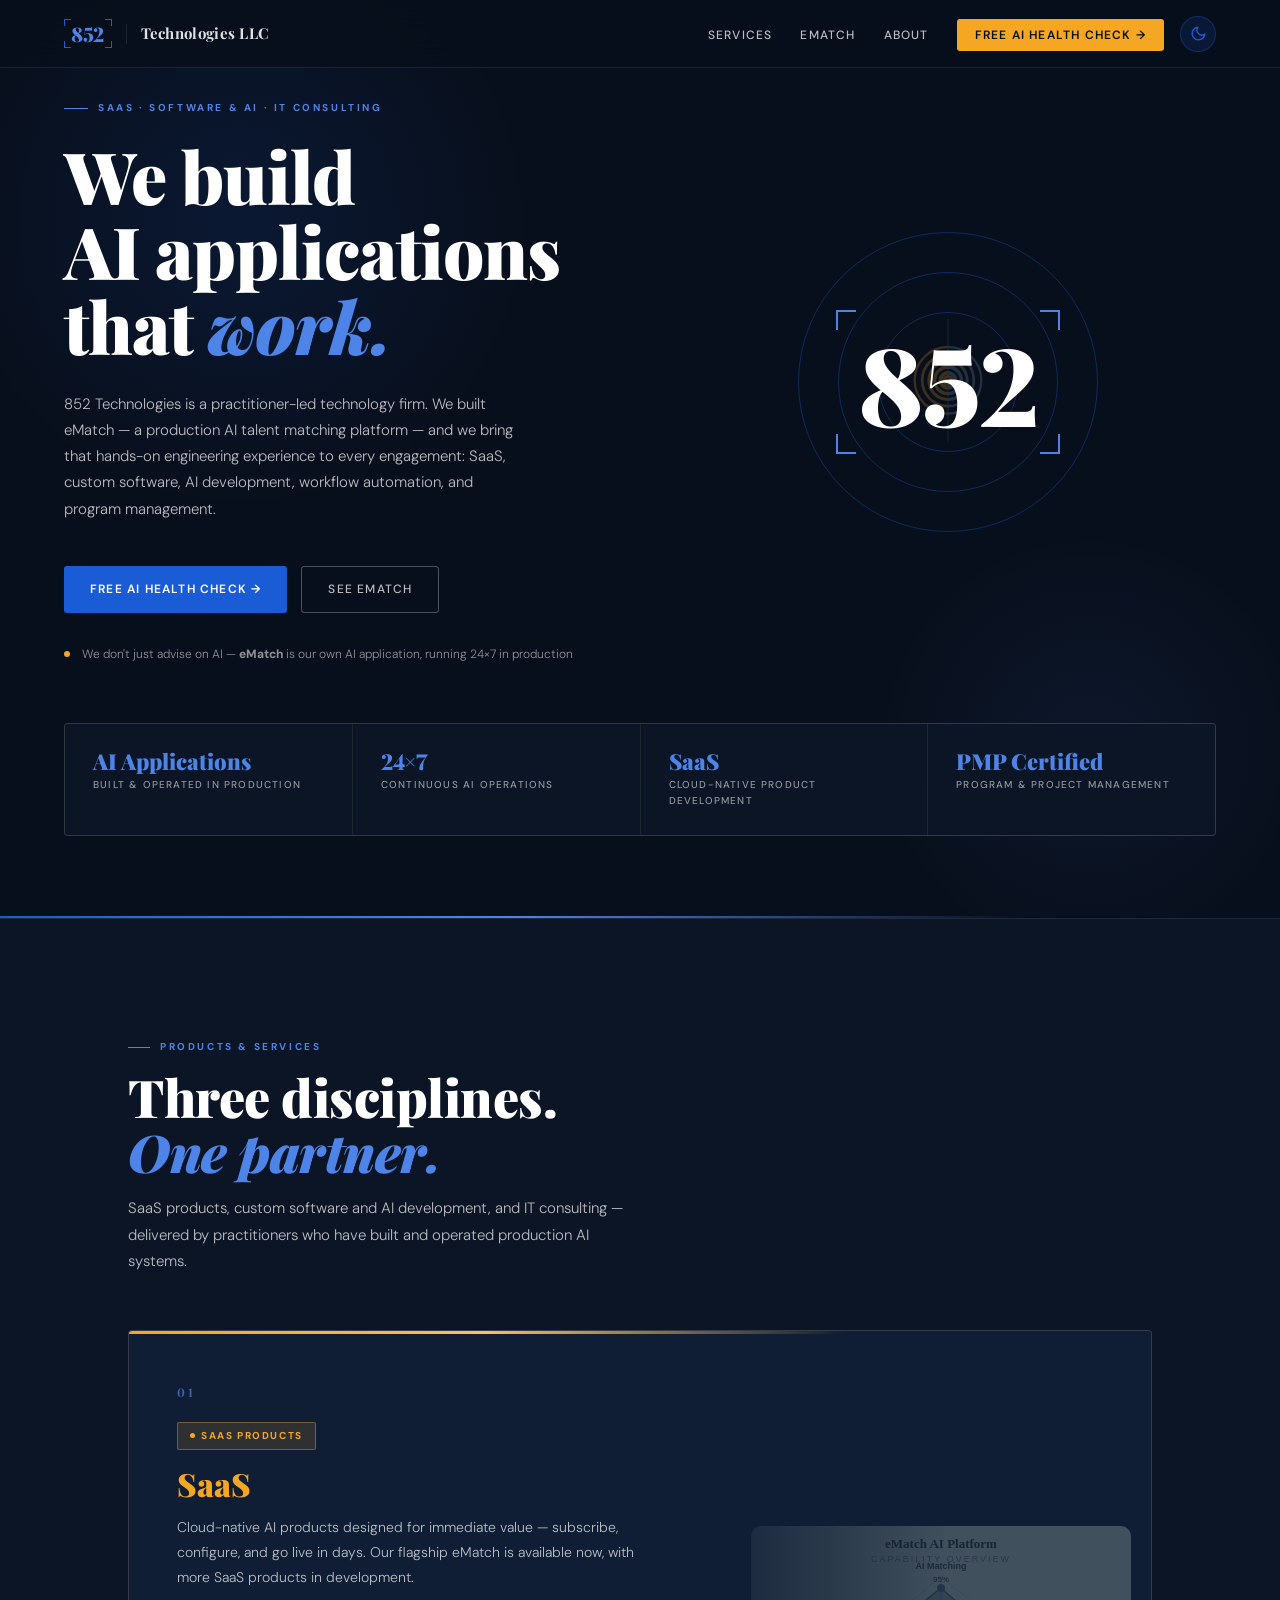
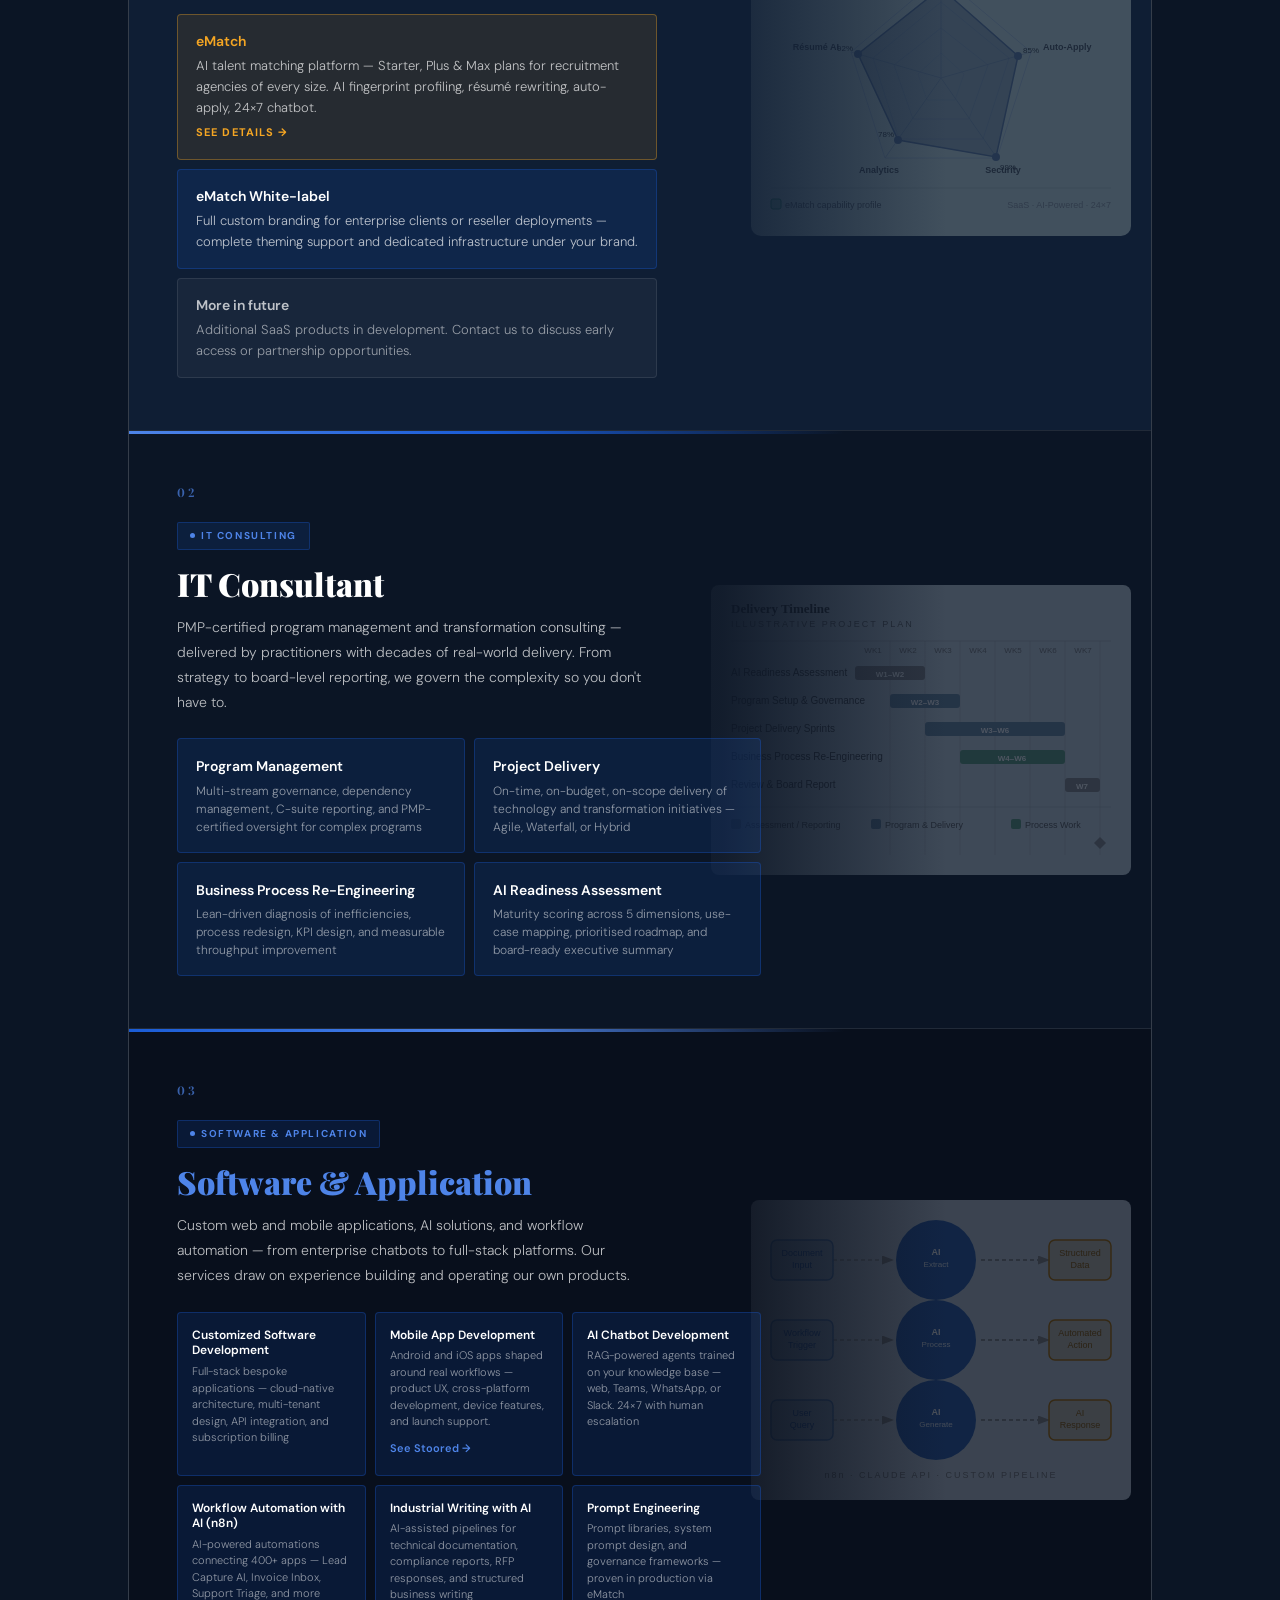
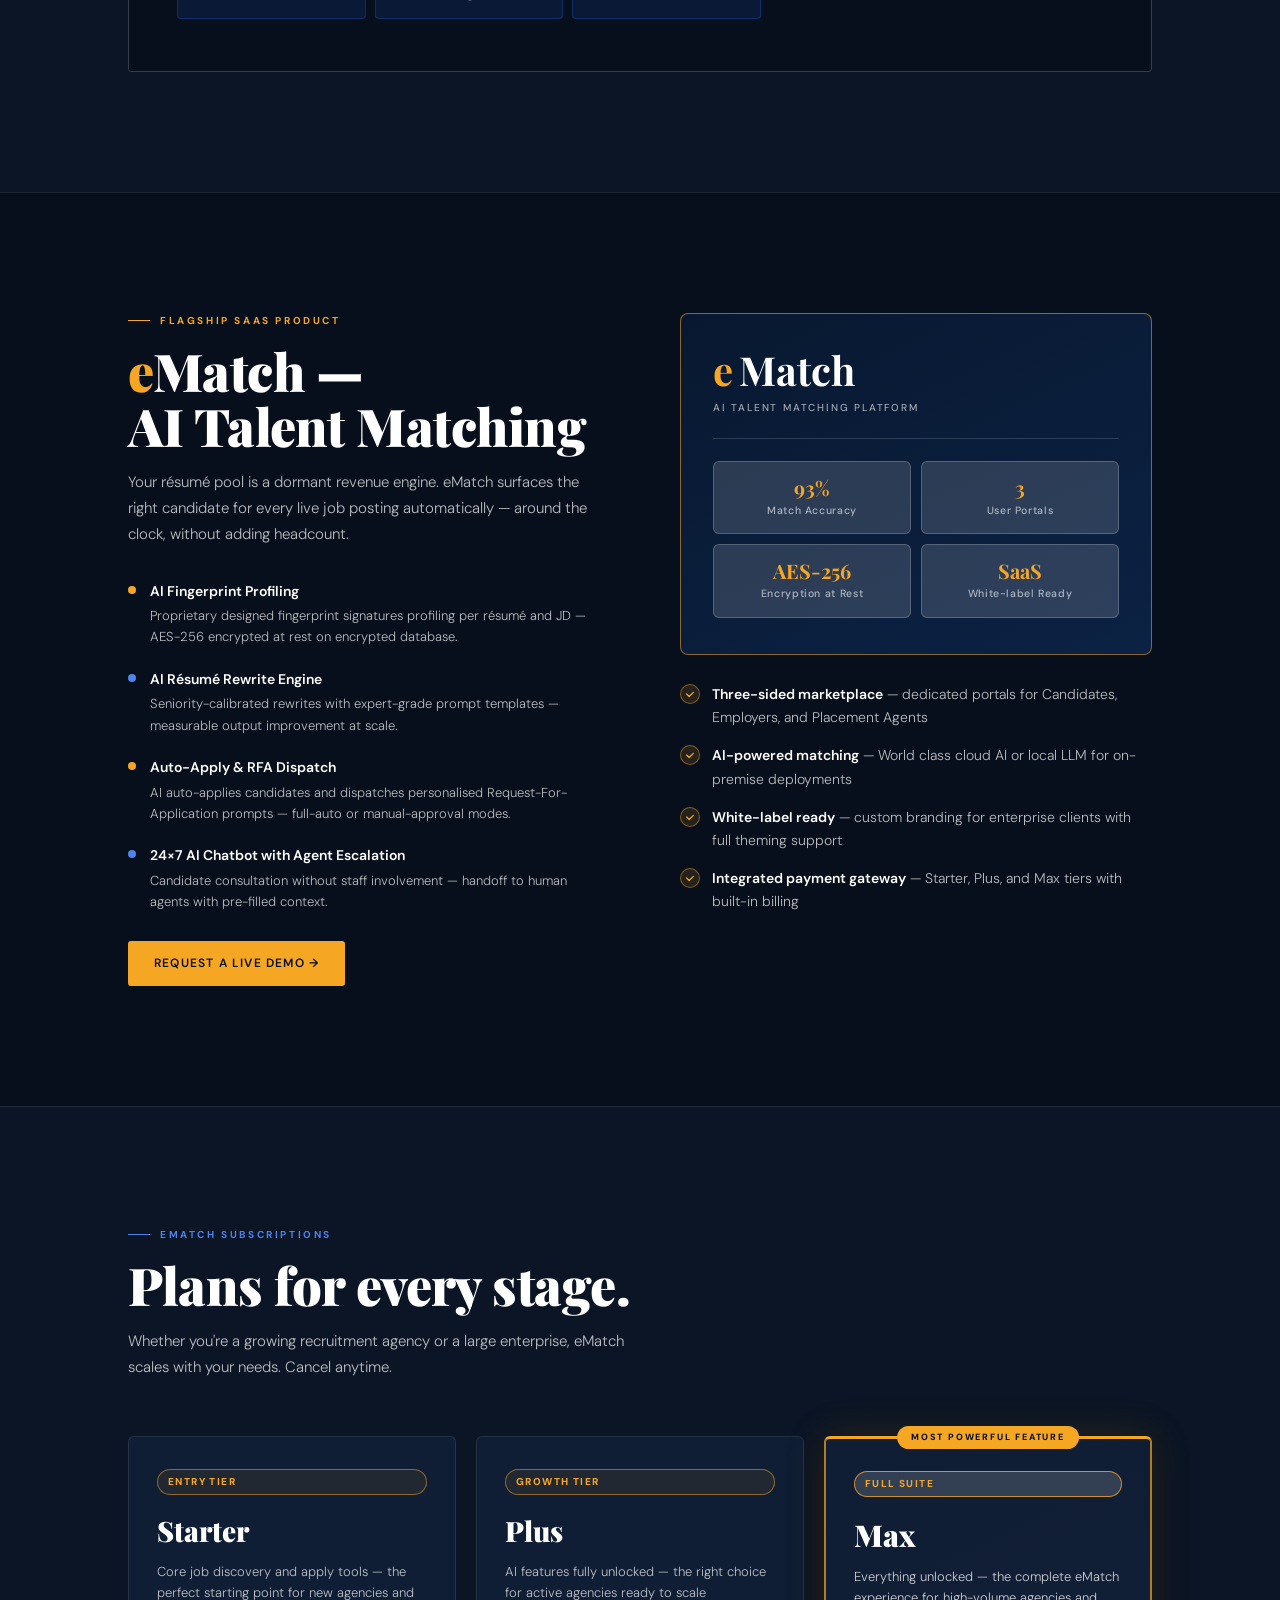
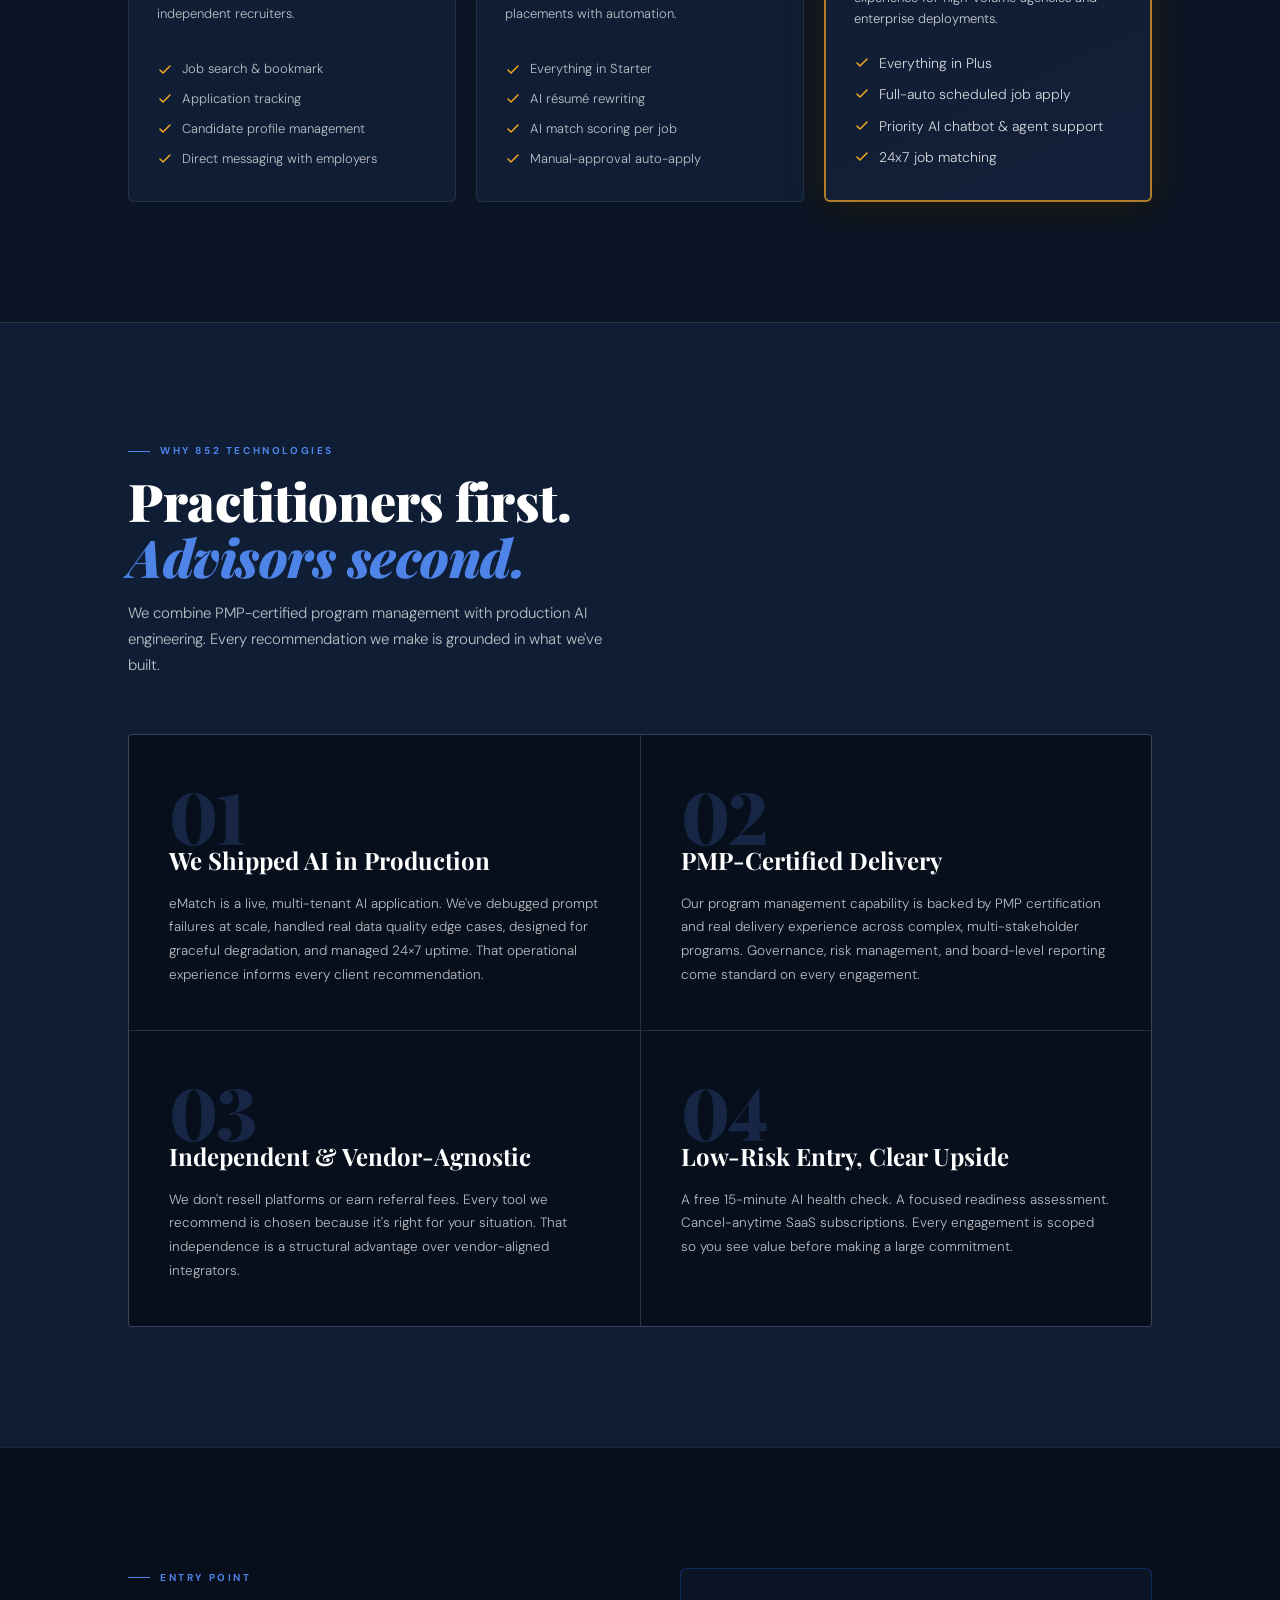
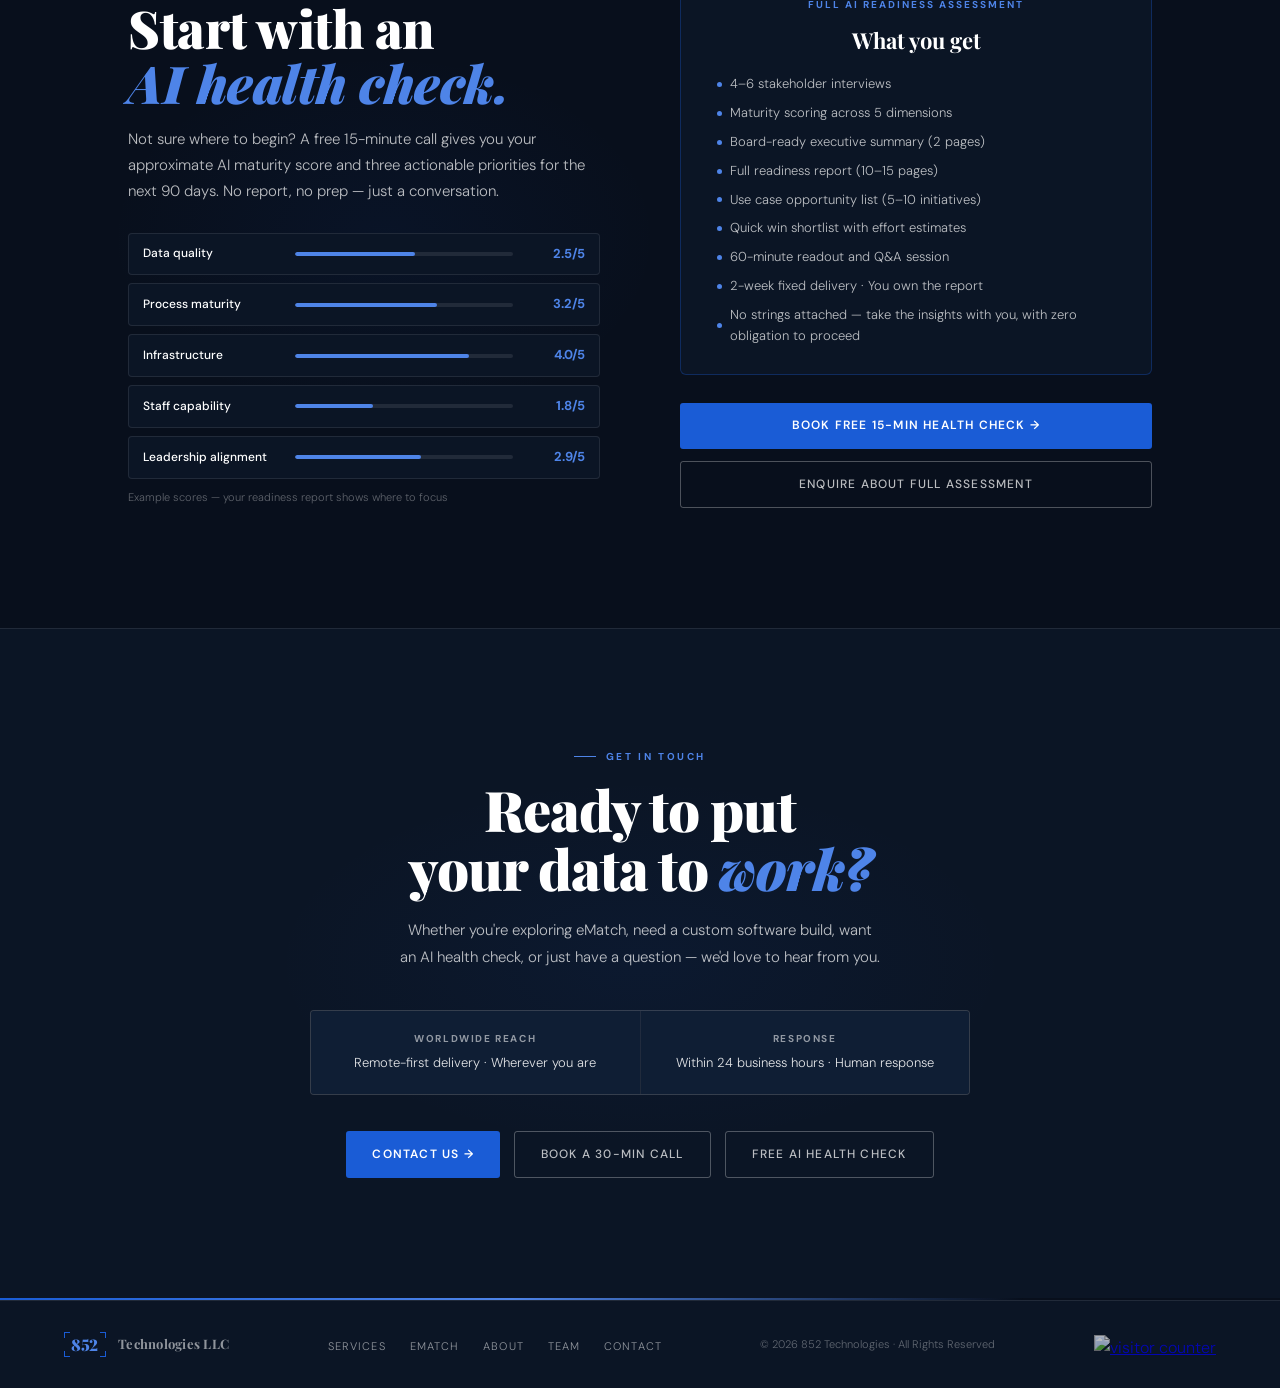
==== commit 9f427f04: "change Ltd to LLC" ====
--- a/index.html
+++ b/index.html
@@ -348,7 +348,7 @@
   <a class="nav-logo" href="#">
     <div class="nav-mark"><span class="c-tr"></span><span class="c-bl"></span><span class="nav-852">852</span></div>
     <div class="nav-divider"></div>
-    <div class="nav-name">Technologies Ltd.</div>
+    <div class="nav-name">Technologies LLC</div>
   </a>
   <div class="nav-right">
     <ul class="nav-links">
@@ -806,7 +806,7 @@
 <footer>
   <div class="footer-logo">
     <div class="footer-mark"><span class="c-tr"></span><span class="c-bl"></span><span class="footer-852">852</span></div>
-    <div class="footer-name">Technologies Ltd.</div>
+    <div class="footer-name">Technologies LLC</div>
   </div>
   <ul class="footer-links">
     <li><a href="#services">Services</a></li>
